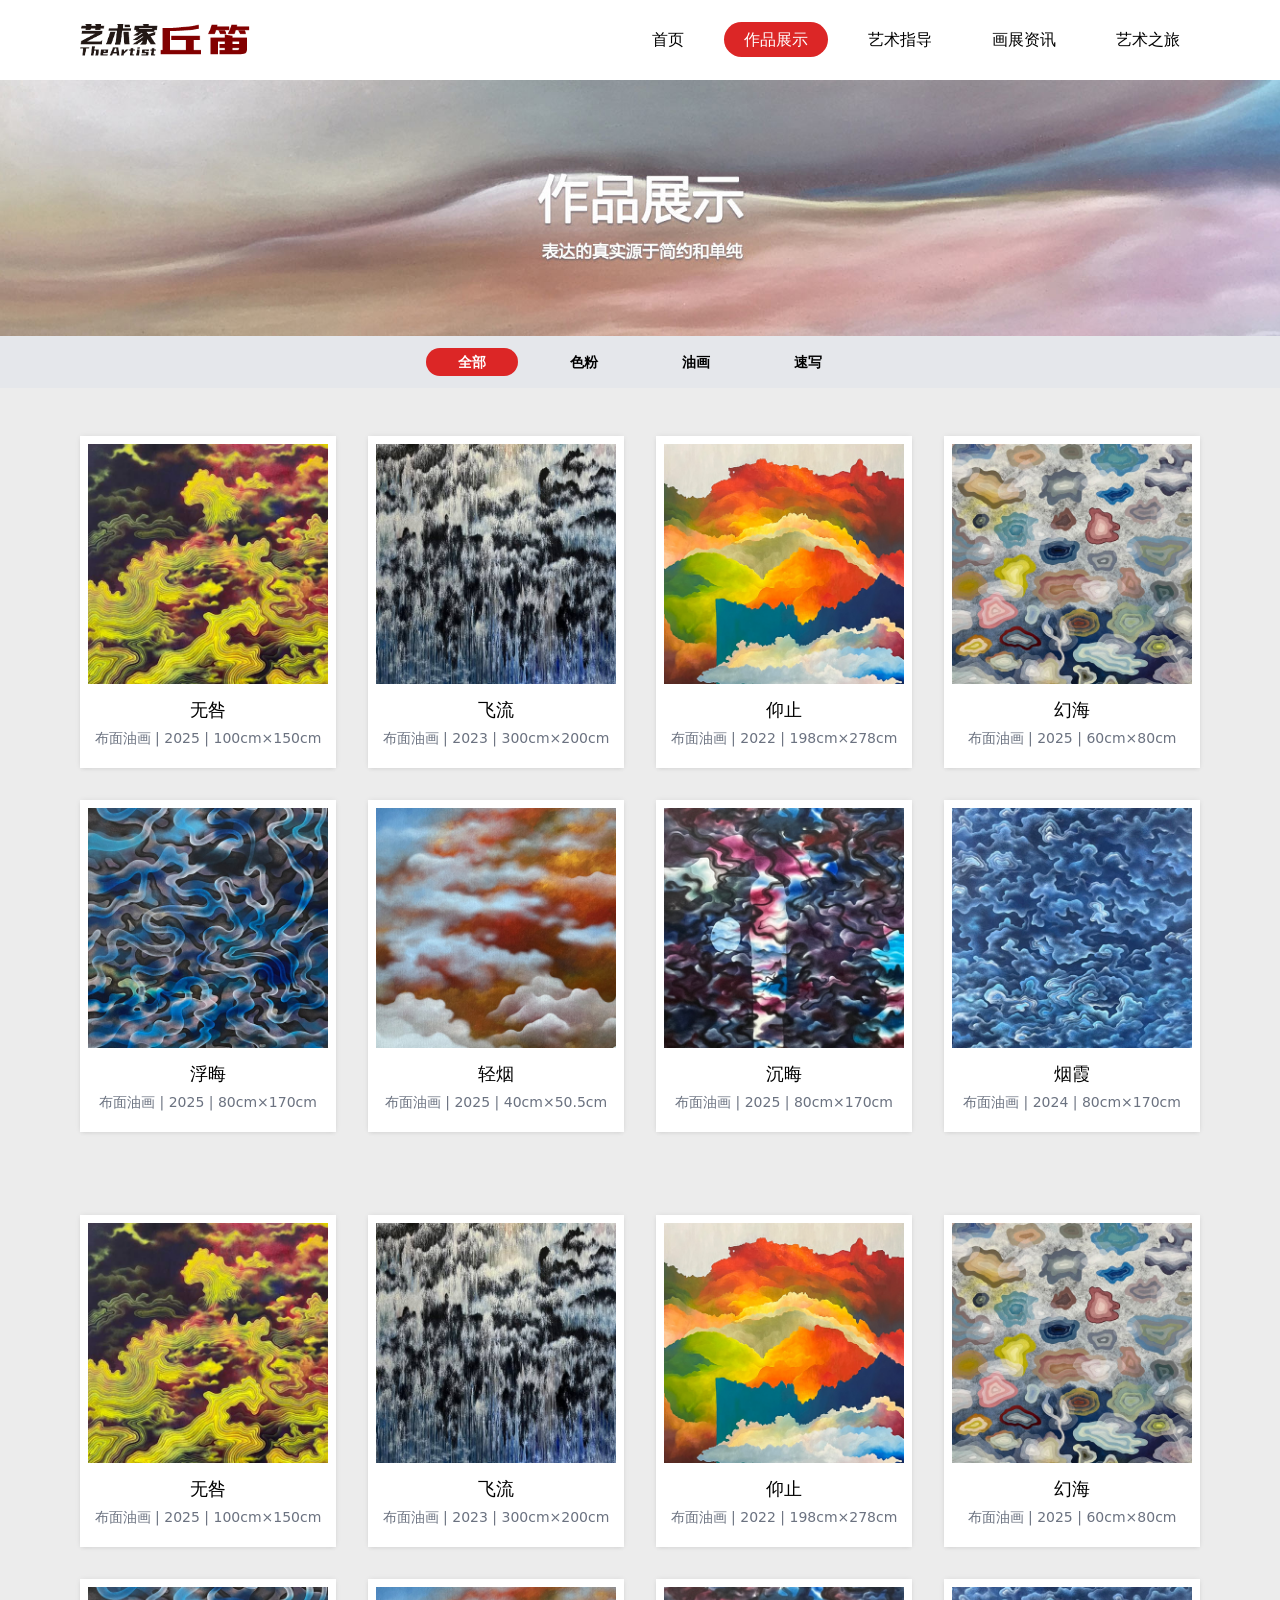
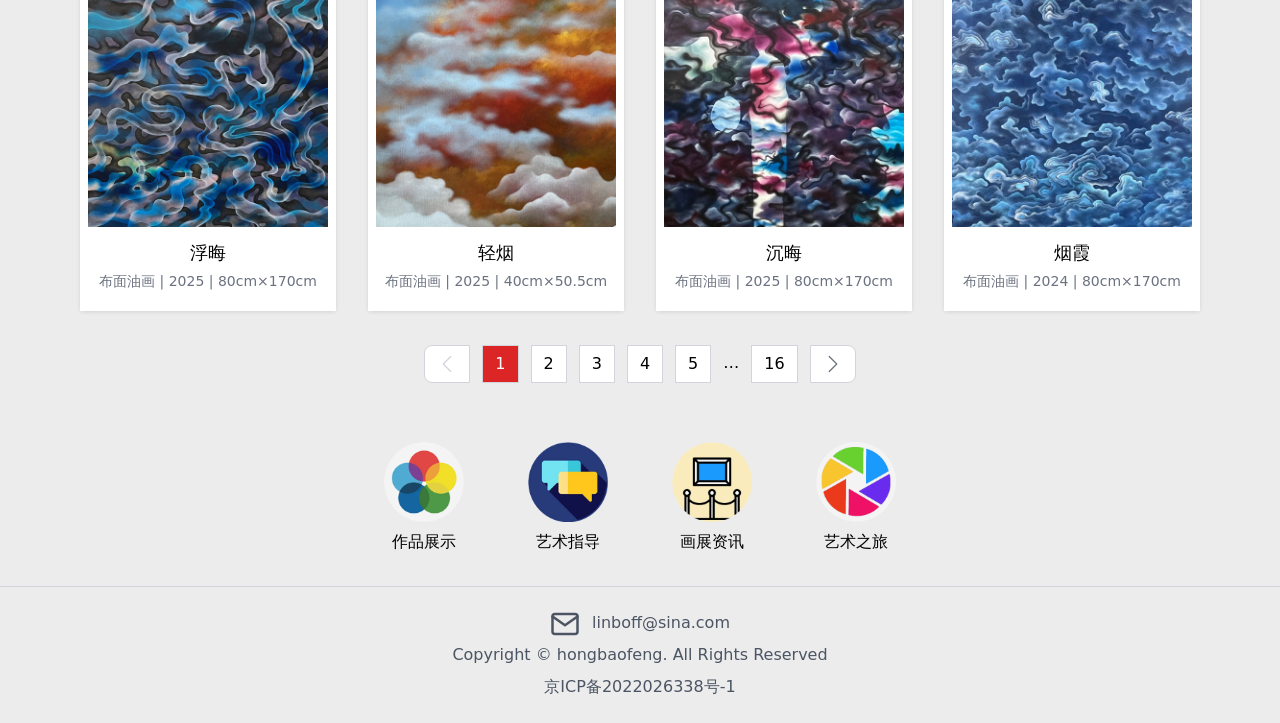
==== index.html @ 7bbca583 "update" ====
<!DOCTYPE html>
<!-- saved from url=(0026)http://www.arthbf.com/work -->
<html>

<head>
  <meta http-equiv="Content-Type" content="text/html; charset=UTF-8">
  <title>艺术家丘笛个人官方网站 | 绘画艺术作品展示</title>
  <meta content="艺术家洪保峰——艺术还是以艺术家的表达为主，能把自己的理念、想法、感觉说清楚，我认为就是一个优秀的艺术家。" name="description">
  <meta content="当代艺术家洪保峰、艺术家洪保峰、艺术家洪保峰、绘画、艺术、色粉、油画、素描、速写" name="keywords">
  <meta name="viewport"
    content="width=device-width,initial-scale=1,maximum-scale=1,minimum-scale=1,user-scalable=no,minimal-ui">
  <meta name="next-head-count" content="5">
  <link rel="preload" href="./艺术家洪保峰个人官方网站 _ 绘画艺术作品展示_files/e079bb924d0245d5.css" as="style">
  <link rel="stylesheet" href="./艺术家洪保峰个人官方网站 _ 绘画艺术作品展示_files/e079bb924d0245d5.css" data-n-g=""><noscript
    data-n-css=""></noscript>
  <script defer="" nomodule="" src="./艺术家洪保峰个人官方网站 _ 绘画艺术作品展示_files/polyfills-c67a75d1b6f99dc8.js.下载"></script>
  <script src="./艺术家洪保峰个人官方网站 _ 绘画艺术作品展示_files/webpack-2c644d3580cecc35.js.下载" defer=""></script>
  <script src="./艺术家洪保峰个人官方网站 _ 绘画艺术作品展示_files/framework-9b5d6ec4444c80fa.js.下载" defer=""></script>
  <script src="./艺术家洪保峰个人官方网站 _ 绘画艺术作品展示_files/main-3123a443c688934f.js.下载" defer=""></script>
  <script src="./艺术家洪保峰个人官方网站 _ 绘画艺术作品展示_files/_app-d42b40d223eb1e6f.js.下载" defer=""></script>
  <script src="./艺术家洪保峰个人官方网站 _ 绘画艺术作品展示_files/0c428ae2-721f5c001fb43b97.js.下载" defer=""></script>
  <script src="./艺术家洪保峰个人官方网站 _ 绘画艺术作品展示_files/[[...sub]]-41a2f73fe405d7c0.js.下载" defer=""></script>
  <script src="./艺术家洪保峰个人官方网站 _ 绘画艺术作品展示_files/_buildManifest.js.下载" defer=""></script>
  <script src="./艺术家洪保峰个人官方网站 _ 绘画艺术作品展示_files/_ssgManifest.js.下载" defer=""></script>
  <link as="script" rel="prefetch" href="./艺术家洪保峰个人官方网站 _ 绘画艺术作品展示_files/645-f485263acba5f6e2.js.下载">
  <link as="script" rel="prefetch" href="./艺术家洪保峰个人官方网站 _ 绘画艺术作品展示_files/index-c8ad488d55faba97.js.下载">
  <link as="script" rel="prefetch" href="./艺术家洪保峰个人官方网站 _ 绘画艺术作品展示_files/art-d6948c08dddb7c4a.js.下载">
  <link as="script" rel="prefetch" href="./艺术家洪保峰个人官方网站 _ 绘画艺术作品展示_files/info-97cda3ee61fc989c.js.下载">
  <link as="script" rel="prefetch" href="./艺术家洪保峰个人官方网站 _ 绘画艺术作品展示_files/time-532c6e6ac52a0339.js.下载">
  <style>
    .tb {
    margin-top: -77vh;
    margin-bottom: -19vh;
    max-height: 101vh;
    overflow: hidden;
}
  </style>
</head>

<body>
  <div id="__next">
    <div>
      <header class="py-6 bg-white w-full mx-auto z-20 transition-all duration-500">
        <div class="container mx-auto flex justify-between items-center"><a href="http://www.arthbf.com/"><img
              src="./艺术家洪保峰个人官方网站 _ 绘画艺术作品展示_files/logo.png" class="h-[32px]"></a>
          <div class="hidden lg:flex gap-x-[90px]">
            <nav class="flex items-center">
              <ul class="flex gap-5">
                <li><a class=" px-5 py-2 rounded-full font-medium cursor-pointer hover:text-accent-hover transition"
                    href="http://www.arthbf.com/">首页</a></li>
                <li><a
                    class="bg-red-600 text-white px-5 py-2 rounded-full font-medium cursor-pointer hover:text-accent-hover transition"
                    href="http://www.arthbf.com/work">作品展示</a></li>
                <li><a class=" px-5 py-2 rounded-full font-medium cursor-pointer hover:text-accent-hover transition"
                    href="http://www.arthbf.com/art">艺术指导</a></li>
                <li><a class=" px-5 py-2 rounded-full font-medium cursor-pointer hover:text-accent-hover transition"
                    href="http://www.arthbf.com/info">画展资讯</a></li>
                <li><a class=" px-5 py-2 rounded-full font-medium cursor-pointer hover:text-accent-hover transition"
                    href="http://www.arthbf.com/time">艺术之旅</a></li>
              </ul>
            </nav>
          </div>
          <div class="lg:hidden cursor-pointer">
            <div id="nav-icon" class=""><span></span><span></span><span></span></div>
          </div>
          <div
            class="h-0 lg:hidden absolute top-[72px] w-full left-0 z-20 overflow-hidden shadow-2xl transition-all duration-300	ease-in-out">
            <nav class="bg-white w-full p-8 text-center h-full">
              <ul class="flex flex-col gap-y-4">
                <li><a class=" hover:text-accent rounded-full w-full block p-4" href="http://www.arthbf.com/">首页</a>
                </li>
                <li><a class="bg-red-600 text-white hover:text-accent rounded-full w-full block p-4"
                    href="http://www.arthbf.com/work">作品展示</a></li>
                <li><a class=" hover:text-accent rounded-full w-full block p-4"
                    href="http://www.arthbf.com/art">艺术指导</a></li>
                <li><a class=" hover:text-accent rounded-full w-full block p-4"
                    href="http://www.arthbf.com/info">画展资讯</a></li>
                <li><a class=" hover:text-accent rounded-full w-full block p-4"
                    href="http://www.arthbf.com/time">艺术之旅</a></li>
              </ul>
            </nav>
          </div>
        </div>
      </header>
    </div>
    <div class="mx-auto"><img src="./艺术家洪保峰个人官方网站 _ 绘画艺术作品展示_files/16634928056326e2c52209b.jpg"
        class="w-full h-48 lg:h-64 object-cover 2xl:object-contain"></div>
    <div class="flex justify-center space-x-2 lg:space-x-5 p-3 bg-gray-200"><button
        class="outline-none px-4 lg:px-8 py-1 font-semibold text-sm rounded-full bg-red-600 text-white "
        type="submit">全部</button><button class="outline-none px-4 lg:px-8 py-1 font-semibold text-sm rounded-full  "
        type="submit">色粉</button><button class="outline-none px-4 lg:px-8 py-1 font-semibold text-sm rounded-full  "
        type="submit">油画</button><button class="outline-none px-4 lg:px-8 py-1 font-semibold text-sm rounded-full  "
        type="submit">速写</button></div>
    <div class="container mx-auto flex pt-6 lg:pt-12">
      <div class="w-full grid grid-cols-2 lg:grid-cols-4 gap-4 lg:gap-8 text-center">
        <div data-fancybox="work" data-src="#work-content_256"
          class="flex flex-col shadow-md hover:shadow-xl p-2 lg:p-2 cursor-pointer bg-white"
          style="opacity: 1; transform: none;"><img src="./艺术家洪保峰个人官方网站 _ 绘画艺术作品展示_files/175550767768a2ebddd1764.jpg"
            class="w-full aspect-square object-cover">
          <h3 class="my-1 mt-3 text-sm lg:text-lg font-medium">无咎</h3>
          <div class="text-xs lg:text-sm font-light text-gray-500 mb-3">布面油画<!-- --> | 2025<!-- --> | <span
              class="inline-block">100<!-- -->cm×<!-- -->150<!-- -->cm</span></div>
        </div>
        <div id="work-content_256" style="display:none">
          <div class="w-full lg:w-auto mx-auto max-w-5xl shadow-2xl border border-white mb-9">
            <div class="bg-white p-10 shadow-inner flex flex-col lg:flex-row">
              <div class="lg:max-h-[80vh] justify-center flex-grow-1"><img data-fancybox="work-view"
                  src="./艺术家洪保峰个人官方网站 _ 绘画艺术作品展示_files/175550767768a2ebddc314b.jpg"
                  class="max-w-full lg:max-h-[72vh] flex-none"></div>
              <div class="text-center lg:text-left lg:w-[25vw] lg:pl-10 lg:pt-28 flex-grow-0">
                <h3 class="text-xl lg:text-2xl font-semibold mt-3 mb-1 lg:my-4">无咎</h3>
                <div class="text-xs lg:text-sm font-light text-gray-500 lg:mb-4">布面油画 | 100cm×150cm</div>
                <p class="inline-block py-3 text-[14px] leading-relaxed text-left"></p>
              </div>
            </div>
          </div>
          <div class="absolute text-gray-500 bottom-0 text-center w-full text-sm">洪保峰 | 表达的真实源于简约和单纯</div>
        </div>
        <div data-fancybox="work" data-src="#work-content_251"
          class="flex flex-col shadow-md hover:shadow-xl p-2 lg:p-2 cursor-pointer bg-white"
          style="opacity: 1; transform: none;"><img src="./艺术家洪保峰个人官方网站 _ 绘画艺术作品展示_files/1694782961650455f18632f.jpg"
            class="w-full aspect-square object-cover">
          <h3 class="my-1 mt-3 text-sm lg:text-lg font-medium">飞流</h3>
          <div class="text-xs lg:text-sm font-light text-gray-500 mb-3">布面油画<!-- --> | 2023<!-- --> | <span
              class="inline-block">300<!-- -->cm×<!-- -->200<!-- -->cm</span></div>
        </div>
        <div id="work-content_251" style="display:none">
          <div class="w-full lg:w-auto mx-auto max-w-5xl shadow-2xl border border-white mb-9">
            <div class="bg-white p-10 shadow-inner flex flex-col lg:flex-row">
              <div class="lg:max-h-[80vh] justify-center flex-grow-1"><img data-fancybox="work-view"
                  src="./艺术家洪保峰个人官方网站 _ 绘画艺术作品展示_files/1694782961650455f176426.jpg"
                  class="max-w-full lg:max-h-[72vh] flex-none"></div>
              <div class="text-center lg:text-left lg:w-[25vw] lg:pl-10 lg:pt-28 flex-grow-0">
                <h3 class="text-xl lg:text-2xl font-semibold mt-3 mb-1 lg:my-4">飞流</h3>
                <div class="text-xs lg:text-sm font-light text-gray-500 lg:mb-4">布面油画 | 300cm×200cm</div>
                <p class="inline-block py-3 text-[14px] leading-relaxed text-left"></p>
              </div>
            </div>
          </div>
          <div class="absolute text-gray-500 bottom-0 text-center w-full text-sm">洪保峰 | 表达的真实源于简约和单纯</div>
        </div>
        <div data-fancybox="work" data-src="#work-content_49"
          class="flex flex-col shadow-md hover:shadow-xl p-2 lg:p-2 cursor-pointer bg-white"
          style="opacity: 1; transform: none;"><img src="./艺术家洪保峰个人官方网站 _ 绘画艺术作品展示_files/16632987456323ecb98913a.jpg"
            class="w-full aspect-square object-cover">
          <h3 class="my-1 mt-3 text-sm lg:text-lg font-medium">仰止</h3>
          <div class="text-xs lg:text-sm font-light text-gray-500 mb-3">布面油画<!-- --> | 2022<!-- --> | <span
              class="inline-block">198<!-- -->cm×<!-- -->278<!-- -->cm</span></div>
        </div>
        <div id="work-content_49" style="display:none">
          <div class="w-full lg:w-auto mx-auto max-w-5xl shadow-2xl border border-white mb-9">
            <div class="bg-white p-10 shadow-inner flex flex-col lg:flex-row">
              <div class="lg:max-h-[80vh] justify-center flex-grow-1"><img data-fancybox="work-view"
                  src="./艺术家洪保峰个人官方网站 _ 绘画艺术作品展示_files/1664063077632f9665d0c4e.jpg"
                  class="max-w-full lg:max-h-[72vh] flex-none"></div>
              <div class="text-center lg:text-left lg:w-[25vw] lg:pl-10 lg:pt-28 flex-grow-0">
                <h3 class="text-xl lg:text-2xl font-semibold mt-3 mb-1 lg:my-4">仰止</h3>
                <div class="text-xs lg:text-sm font-light text-gray-500 lg:mb-4">布面油画 | 198cm×278cm</div>
                <p class="inline-block py-3 text-[14px] leading-relaxed text-left">高山仰止，景行行止。虽不能至，然心向往之。</p>
              </div>
            </div>
          </div>
          <div class="absolute text-gray-500 bottom-0 text-center w-full text-sm">洪保峰 | 表达的真实源于简约和单纯</div>
        </div>
        <div data-fancybox="work" data-src="#work-content_258"
          class="flex flex-col shadow-md hover:shadow-xl p-2 lg:p-2 cursor-pointer bg-white"
          style="opacity: 1; transform: none;"><img src="./艺术家洪保峰个人官方网站 _ 绘画艺术作品展示_files/175550811768a2ed95dce94.jpg"
            class="w-full aspect-square object-cover">
          <h3 class="my-1 mt-3 text-sm lg:text-lg font-medium">幻海</h3>
          <div class="text-xs lg:text-sm font-light text-gray-500 mb-3">布面油画<!-- --> | 2025<!-- --> | <span
              class="inline-block">60<!-- -->cm×<!-- -->80<!-- -->cm</span></div>
        </div>
        <div id="work-content_258" style="display:none">
          <div class="w-full lg:w-auto mx-auto max-w-5xl shadow-2xl border border-white mb-9">
            <div class="bg-white p-10 shadow-inner flex flex-col lg:flex-row">
              <div class="lg:max-h-[80vh] justify-center flex-grow-1"><img data-fancybox="work-view"
                  src="./艺术家洪保峰个人官方网站 _ 绘画艺术作品展示_files/175550811768a2ed95cfd2e.jpg"
                  class="max-w-full lg:max-h-[72vh] flex-none"></div>
              <div class="text-center lg:text-left lg:w-[25vw] lg:pl-10 lg:pt-28 flex-grow-0">
                <h3 class="text-xl lg:text-2xl font-semibold mt-3 mb-1 lg:my-4">幻海</h3>
                <div class="text-xs lg:text-sm font-light text-gray-500 lg:mb-4">布面油画 | 60cm×80cm</div>
                <p class="inline-block py-3 text-[14px] leading-relaxed text-left"></p>
              </div>
            </div>
          </div>
          <div class="absolute text-gray-500 bottom-0 text-center w-full text-sm">洪保峰 | 表达的真实源于简约和单纯</div>
        </div>
        <div data-fancybox="work" data-src="#work-content_259"
          class="flex flex-col shadow-md hover:shadow-xl p-2 lg:p-2 cursor-pointer bg-white"
          style="opacity: 1; transform: none;"><img src="./艺术家洪保峰个人官方网站 _ 绘画艺术作品展示_files/175550818668a2edda4fc32.jpg"
            class="w-full aspect-square object-cover">
          <h3 class="my-1 mt-3 text-sm lg:text-lg font-medium">浮晦</h3>
          <div class="text-xs lg:text-sm font-light text-gray-500 mb-3">布面油画<!-- --> | 2025<!-- --> | <span
              class="inline-block">80<!-- -->cm×<!-- -->170<!-- -->cm</span></div>
        </div>
        <div id="work-content_259" style="display:none">
          <div class="w-full lg:w-auto mx-auto max-w-5xl shadow-2xl border border-white mb-9">
            <div class="bg-white p-10 shadow-inner flex flex-col lg:flex-row">
              <div class="lg:max-h-[80vh] justify-center flex-grow-1"><img data-fancybox="work-view"
                  src="./艺术家洪保峰个人官方网站 _ 绘画艺术作品展示_files/175550818668a2edda3e3af.jpg"
                  class="max-w-full lg:max-h-[72vh] flex-none"></div>
              <div class="text-center lg:text-left lg:w-[25vw] lg:pl-10 lg:pt-28 flex-grow-0">
                <h3 class="text-xl lg:text-2xl font-semibold mt-3 mb-1 lg:my-4">浮晦</h3>
                <div class="text-xs lg:text-sm font-light text-gray-500 lg:mb-4">布面油画 | 80cm×170cm</div>
                <p class="inline-block py-3 text-[14px] leading-relaxed text-left"></p>
              </div>
            </div>
          </div>
          <div class="absolute text-gray-500 bottom-0 text-center w-full text-sm">洪保峰 | 表达的真实源于简约和单纯</div>
        </div>
        <div data-fancybox="work" data-src="#work-content_261"
          class="flex flex-col shadow-md hover:shadow-xl p-2 lg:p-2 cursor-pointer bg-white"
          style="opacity: 1; transform: none;"><img src="./艺术家洪保峰个人官方网站 _ 绘画艺术作品展示_files/175550832468a2ee6429826.jpg"
            class="w-full aspect-square object-cover">
          <h3 class="my-1 mt-3 text-sm lg:text-lg font-medium">轻烟</h3>
          <div class="text-xs lg:text-sm font-light text-gray-500 mb-3">布面油画<!-- --> | 2025<!-- --> | <span
              class="inline-block">40<!-- -->cm×<!-- -->50.5<!-- -->cm</span></div>
        </div>
        <div id="work-content_261" style="display:none">
          <div class="w-full lg:w-auto mx-auto max-w-5xl shadow-2xl border border-white mb-9">
            <div class="bg-white p-10 shadow-inner flex flex-col lg:flex-row">
              <div class="lg:max-h-[80vh] justify-center flex-grow-1"><img data-fancybox="work-view"
                  src="./艺术家洪保峰个人官方网站 _ 绘画艺术作品展示_files/175550832468a2ee64195c9.jpg"
                  class="max-w-full lg:max-h-[72vh] flex-none"></div>
              <div class="text-center lg:text-left lg:w-[25vw] lg:pl-10 lg:pt-28 flex-grow-0">
                <h3 class="text-xl lg:text-2xl font-semibold mt-3 mb-1 lg:my-4">轻烟</h3>
                <div class="text-xs lg:text-sm font-light text-gray-500 lg:mb-4">布面油画 | 40cm×50.5cm</div>
                <p class="inline-block py-3 text-[14px] leading-relaxed text-left"></p>
              </div>
            </div>
          </div>
          <div class="absolute text-gray-500 bottom-0 text-center w-full text-sm">洪保峰 | 表达的真实源于简约和单纯</div>
        </div>
        <div data-fancybox="work" data-src="#work-content_262"
          class="flex flex-col shadow-md hover:shadow-xl p-2 lg:p-2 cursor-pointer bg-white"
          style="opacity: 1; transform: none;"><img src="./艺术家洪保峰个人官方网站 _ 绘画艺术作品展示_files/175550839268a2eea8b9335.jpg"
            class="w-full aspect-square object-cover">
          <h3 class="my-1 mt-3 text-sm lg:text-lg font-medium">沉晦</h3>
          <div class="text-xs lg:text-sm font-light text-gray-500 mb-3">布面油画<!-- --> | 2025<!-- --> | <span
              class="inline-block">80<!-- -->cm×<!-- -->170<!-- -->cm</span></div>
        </div>
        <div id="work-content_262" style="display:none">
          <div class="w-full lg:w-auto mx-auto max-w-5xl shadow-2xl border border-white mb-9">
            <div class="bg-white p-10 shadow-inner flex flex-col lg:flex-row">
              <div class="lg:max-h-[80vh] justify-center flex-grow-1"><img data-fancybox="work-view"
                  src="./艺术家洪保峰个人官方网站 _ 绘画艺术作品展示_files/175550839268a2eea8a4ca9.jpg"
                  class="max-w-full lg:max-h-[72vh] flex-none"></div>
              <div class="text-center lg:text-left lg:w-[25vw] lg:pl-10 lg:pt-28 flex-grow-0">
                <h3 class="text-xl lg:text-2xl font-semibold mt-3 mb-1 lg:my-4">沉晦</h3>
                <div class="text-xs lg:text-sm font-light text-gray-500 lg:mb-4">布面油画 | 80cm×170cm</div>
                <p class="inline-block py-3 text-[14px] leading-relaxed text-left"></p>
              </div>
            </div>
          </div>
          <div class="absolute text-gray-500 bottom-0 text-center w-full text-sm">洪保峰 | 表达的真实源于简约和单纯</div>
        </div>
        <div data-fancybox="work" data-src="#work-content_263"
          class="flex flex-col shadow-md hover:shadow-xl p-2 lg:p-2 cursor-pointer bg-white"
          style="opacity: 1; transform: none;"><img src="./艺术家洪保峰个人官方网站 _ 绘画艺术作品展示_files/175550854868a2ef445c00e.jpg"
            class="w-full aspect-square object-cover">
          <h3 class="my-1 mt-3 text-sm lg:text-lg font-medium">烟霞</h3>
          <div class="text-xs lg:text-sm font-light text-gray-500 mb-3">布面油画<!-- --> | 2024<!-- --> | <span
              class="inline-block">80<!-- -->cm×<!-- -->170<!-- -->cm</span></div>
        </div>
        <div id="work-content_263" style="display:none">
          <div class="w-full lg:w-auto mx-auto max-w-5xl shadow-2xl border border-white mb-9">
            <div class="bg-white p-10 shadow-inner flex flex-col lg:flex-row">
              <div class="lg:max-h-[80vh] justify-center flex-grow-1"><img data-fancybox="work-view"
                  src="./艺术家洪保峰个人官方网站 _ 绘画艺术作品展示_files/175550854868a2ef443ed7b.jpg"
                  class="max-w-full lg:max-h-[72vh] flex-none"></div>
              <div class="text-center lg:text-left lg:w-[25vw] lg:pl-10 lg:pt-28 flex-grow-0">
                <h3 class="text-xl lg:text-2xl font-semibold mt-3 mb-1 lg:my-4">烟霞</h3>
                <div class="text-xs lg:text-sm font-light text-gray-500 lg:mb-4">布面油画 | 80cm×170cm</div>
                <p class="inline-block py-3 text-[14px] leading-relaxed text-left"></p>
              </div>
            </div>
          </div>
          <div class="absolute text-gray-500 bottom-0 text-center w-full text-sm">洪保峰 | 表达的真实源于简约和单纯</div>
        </div>
        <div data-fancybox="work" data-src="#work-content_252"
          class="flex flex-col shadow-md hover:shadow-xl p-2 lg:p-2 cursor-pointer bg-white"
          style="opacity:0;transform:translateY(70px) translateZ(0)"><img
            src="./艺术家洪保峰个人官方网站 _ 绘画艺术作品展示_files/175550571768a2e43530ace.jpg" class="w-full aspect-square object-cover">
          <h3 class="my-1 mt-3 text-sm lg:text-lg font-medium">流风</h3>
          <div class="text-xs lg:text-sm font-light text-gray-500 mb-3">纸本色粉<!-- --> | 2024<!-- --> | <span
              class="inline-block">45<!-- -->cm×<!-- -->60<!-- -->cm</span></div>
        </div>
        <div id="work-content_252" style="display:none">
          <div class="w-full lg:w-auto mx-auto max-w-5xl shadow-2xl border border-white mb-9">
            <div class="bg-white p-10 shadow-inner flex flex-col lg:flex-row">
              <div class="lg:max-h-[80vh] justify-center flex-grow-1"><img data-fancybox="work-view"
                  src="./艺术家洪保峰个人官方网站 _ 绘画艺术作品展示_files/175550665268a2e7dc0a264.jpg"
                  class="max-w-full lg:max-h-[72vh] flex-none"></div>
              <div class="text-center lg:text-left lg:w-[25vw] lg:pl-10 lg:pt-28 flex-grow-0">
                <h3 class="text-xl lg:text-2xl font-semibold mt-3 mb-1 lg:my-4">流风</h3>
                <div class="text-xs lg:text-sm font-light text-gray-500 lg:mb-4">纸本色粉 | 45cm×60cm</div>
                <p class="inline-block py-3 text-[14px] leading-relaxed text-left"></p>
              </div>
            </div>
          </div>
          <div class="absolute text-gray-500 bottom-0 text-center w-full text-sm">洪保峰 | 表达的真实源于简约和单纯</div>
        </div>
        <div data-fancybox="work" data-src="#work-content_253"
          class="flex flex-col shadow-md hover:shadow-xl p-2 lg:p-2 cursor-pointer bg-white"
          style="opacity:0;transform:translateY(70px) translateZ(0)"><img
            src="./艺术家洪保峰个人官方网站 _ 绘画艺术作品展示_files/175550685368a2e8a5eff8c.jpg" class="w-full aspect-square object-cover">
          <h3 class="my-1 mt-3 text-sm lg:text-lg font-medium">云奢</h3>
          <div class="text-xs lg:text-sm font-light text-gray-500 mb-3">布面色粉<!-- --> | 2024<!-- --> | <span
              class="inline-block">120<!-- -->cm×<!-- -->150<!-- -->cm</span></div>
        </div>
        <div id="work-content_253" style="display:none">
          <div class="w-full lg:w-auto mx-auto max-w-5xl shadow-2xl border border-white mb-9">
            <div class="bg-white p-10 shadow-inner flex flex-col lg:flex-row">
              <div class="lg:max-h-[80vh] justify-center flex-grow-1"><img data-fancybox="work-view"
                  src="./艺术家洪保峰个人官方网站 _ 绘画艺术作品展示_files/175550685368a2e8a5de833.jpg"
                  class="max-w-full lg:max-h-[72vh] flex-none"></div>
              <div class="text-center lg:text-left lg:w-[25vw] lg:pl-10 lg:pt-28 flex-grow-0">
                <h3 class="text-xl lg:text-2xl font-semibold mt-3 mb-1 lg:my-4">云奢</h3>
                <div class="text-xs lg:text-sm font-light text-gray-500 lg:mb-4">布面色粉 | 120cm×150cm</div>
                <p class="inline-block py-3 text-[14px] leading-relaxed text-left"></p>
              </div>
            </div>
          </div>
          <div class="absolute text-gray-500 bottom-0 text-center w-full text-sm">洪保峰 | 表达的真实源于简约和单纯</div>
        </div>
        <div data-fancybox="work" data-src="#work-content_254"
          class="flex flex-col shadow-md hover:shadow-xl p-2 lg:p-2 cursor-pointer bg-white"
          style="opacity:0;transform:translateY(70px) translateZ(0)"><img
            src="./艺术家洪保峰个人官方网站 _ 绘画艺术作品展示_files/175550718768a2e9f3ad560.jpg" class="w-full aspect-square object-cover">
          <h3 class="my-1 mt-3 text-sm lg:text-lg font-medium">一日之迹</h3>
          <div class="text-xs lg:text-sm font-light text-gray-500 mb-3">布面色粉<!-- --> | 2024<!-- --> | <span
              class="inline-block">120<!-- -->cm×<!-- -->150<!-- -->cm</span></div>
        </div>
        <div id="work-content_254" style="display:none">
          <div class="w-full lg:w-auto mx-auto max-w-5xl shadow-2xl border border-white mb-9">
            <div class="bg-white p-10 shadow-inner flex flex-col lg:flex-row">
              <div class="lg:max-h-[80vh] justify-center flex-grow-1"><img data-fancybox="work-view"
                  src="./艺术家洪保峰个人官方网站 _ 绘画艺术作品展示_files/175550718768a2e9f39bd44.jpg"
                  class="max-w-full lg:max-h-[72vh] flex-none"></div>
              <div class="text-center lg:text-left lg:w-[25vw] lg:pl-10 lg:pt-28 flex-grow-0">
                <h3 class="text-xl lg:text-2xl font-semibold mt-3 mb-1 lg:my-4">一日之迹</h3>
                <div class="text-xs lg:text-sm font-light text-gray-500 lg:mb-4">布面色粉 | 120cm×150cm</div>
                <p class="inline-block py-3 text-[14px] leading-relaxed text-left"></p>
              </div>
            </div>
          </div>
          <div class="absolute text-gray-500 bottom-0 text-center w-full text-sm">洪保峰 | 表达的真实源于简约和单纯</div>
        </div>
        <div data-fancybox="work" data-src="#work-content_255"
          class="flex flex-col shadow-md hover:shadow-xl p-2 lg:p-2 cursor-pointer bg-white"
          style="opacity:0;transform:translateY(70px) translateZ(0)"><img
            src="./艺术家洪保峰个人官方网站 _ 绘画艺术作品展示_files/175550705268a2e96c7a2af.jpg" class="w-full aspect-square object-cover">
          <h3 class="my-1 mt-3 text-sm lg:text-lg font-medium">山色</h3>
          <div class="text-xs lg:text-sm font-light text-gray-500 mb-3">纸本色粉<!-- --> | 2024<!-- --> | <span
              class="inline-block">45<!-- -->cm×<!-- -->60<!-- -->cm</span></div>
        </div>
        <div id="work-content_255" style="display:none">
          <div class="w-full lg:w-auto mx-auto max-w-5xl shadow-2xl border border-white mb-9">
            <div class="bg-white p-10 shadow-inner flex flex-col lg:flex-row">
              <div class="lg:max-h-[80vh] justify-center flex-grow-1"><img data-fancybox="work-view"
                  src="./艺术家洪保峰个人官方网站 _ 绘画艺术作品展示_files/175550705268a2e96c6729e.jpg"
                  class="max-w-full lg:max-h-[72vh] flex-none"></div>
              <div class="text-center lg:text-left lg:w-[25vw] lg:pl-10 lg:pt-28 flex-grow-0">
                <h3 class="text-xl lg:text-2xl font-semibold mt-3 mb-1 lg:my-4">山色</h3>
                <div class="text-xs lg:text-sm font-light text-gray-500 lg:mb-4">纸本色粉 | 45cm×60cm</div>
                <p class="inline-block py-3 text-[14px] leading-relaxed text-left"></p>
              </div>
            </div>
          </div>
          <div class="absolute text-gray-500 bottom-0 text-center w-full text-sm">洪保峰 | 表达的真实源于简约和单纯</div>
        </div>
        <div data-fancybox="work" data-src="#work-content_257"
          class="flex flex-col shadow-md hover:shadow-xl p-2 lg:p-2 cursor-pointer bg-white"
          style="opacity:0;transform:translateY(70px) translateZ(0)"><img
            src="./艺术家洪保峰个人官方网站 _ 绘画艺术作品展示_files/175550798168a2ed0d4369c.jpg" class="w-full aspect-square object-cover">
          <h3 class="my-1 mt-3 text-sm lg:text-lg font-medium">高致</h3>
          <div class="text-xs lg:text-sm font-light text-gray-500 mb-3">布面油画<!-- --> | 2024<!-- --> | <span
              class="inline-block">50<!-- -->cm×<!-- -->70<!-- -->cm</span></div>
        </div>
        <div id="work-content_257" style="display:none">
          <div class="w-full lg:w-auto mx-auto max-w-5xl shadow-2xl border border-white mb-9">
            <div class="bg-white p-10 shadow-inner flex flex-col lg:flex-row">
              <div class="lg:max-h-[80vh] justify-center flex-grow-1"><img data-fancybox="work-view"
                  src="./艺术家洪保峰个人官方网站 _ 绘画艺术作品展示_files/175550798168a2ed0d32a52.jpg"
                  class="max-w-full lg:max-h-[72vh] flex-none"></div>
              <div class="text-center lg:text-left lg:w-[25vw] lg:pl-10 lg:pt-28 flex-grow-0">
                <h3 class="text-xl lg:text-2xl font-semibold mt-3 mb-1 lg:my-4">高致</h3>
                <div class="text-xs lg:text-sm font-light text-gray-500 lg:mb-4">布面油画 | 50cm×70cm</div>
                <p class="inline-block py-3 text-[14px] leading-relaxed text-left"></p>
              </div>
            </div>
          </div>
          <div class="absolute text-gray-500 bottom-0 text-center w-full text-sm">洪保峰 | 表达的真实源于简约和单纯</div>
        </div>
        <div data-fancybox="work" data-src="#work-content_260"
          class="flex flex-col shadow-md hover:shadow-xl p-2 lg:p-2 cursor-pointer bg-white"
          style="opacity:0;transform:translateY(70px) translateZ(0)"><img
            src="./艺术家洪保峰个人官方网站 _ 绘画艺术作品展示_files/175550824368a2ee13b019d.jpg" class="w-full aspect-square object-cover">
          <h3 class="my-1 mt-3 text-sm lg:text-lg font-medium">鹤鸣</h3>
          <div class="text-xs lg:text-sm font-light text-gray-500 mb-3">布面油画<!-- --> | 2024<!-- --> | <span
              class="inline-block">60<!-- -->cm×<!-- -->70<!-- -->cm</span></div>
        </div>
        <div id="work-content_260" style="display:none">
          <div class="w-full lg:w-auto mx-auto max-w-5xl shadow-2xl border border-white mb-9">
            <div class="bg-white p-10 shadow-inner flex flex-col lg:flex-row">
              <div class="lg:max-h-[80vh] justify-center flex-grow-1"><img data-fancybox="work-view"
                  src="./艺术家洪保峰个人官方网站 _ 绘画艺术作品展示_files/175550824368a2ee13a11c1.jpg"
                  class="max-w-full lg:max-h-[72vh] flex-none"></div>
              <div class="text-center lg:text-left lg:w-[25vw] lg:pl-10 lg:pt-28 flex-grow-0">
                <h3 class="text-xl lg:text-2xl font-semibold mt-3 mb-1 lg:my-4">鹤鸣</h3>
                <div class="text-xs lg:text-sm font-light text-gray-500 lg:mb-4">布面油画 | 60cm×70cm</div>
                <p class="inline-block py-3 text-[14px] leading-relaxed text-left"></p>
              </div>
            </div>
          </div>
          <div class="absolute text-gray-500 bottom-0 text-center w-full text-sm">洪保峰 | 表达的真实源于简约和单纯</div>
        </div>
        <div data-fancybox="work" data-src="#work-content_7"
          class="flex flex-col shadow-md hover:shadow-xl p-2 lg:p-2 cursor-pointer bg-white"
          style="opacity:0;transform:translateY(70px) translateZ(0)"><img
            src="./艺术家洪保峰个人官方网站 _ 绘画艺术作品展示_files/1664095986633016f23ed93.jpg" class="w-full aspect-square object-cover">
          <h3 class="my-1 mt-3 text-sm lg:text-lg font-medium">速写01</h3>
          <div class="text-xs lg:text-sm font-light text-gray-500 mb-3">纸本铅笔<!-- --> | <span
              class="inline-block">34.5<!-- -->cm×<!-- -->24<!-- -->cm</span></div>
        </div>
        <div id="work-content_7" style="display:none">
          <div class="w-full lg:w-auto mx-auto max-w-5xl shadow-2xl border border-white mb-9">
            <div class="bg-white p-10 shadow-inner flex flex-col lg:flex-row">
              <div class="lg:max-h-[80vh] justify-center flex-grow-1"><img data-fancybox="work-view"
                  src="./艺术家洪保峰个人官方网站 _ 绘画艺术作品展示_files/1664095986633016f22f17f.jpg"
                  class="max-w-full lg:max-h-[72vh] flex-none"></div>
              <div class="text-center lg:text-left lg:w-[25vw] lg:pl-10 lg:pt-28 flex-grow-0">
                <h3 class="text-xl lg:text-2xl font-semibold mt-3 mb-1 lg:my-4">速写01</h3>
                <div class="text-xs lg:text-sm font-light text-gray-500 lg:mb-4">纸本铅笔 | 34.5cm×24cm</div>
                <p class="inline-block py-3 text-[14px] leading-relaxed text-left">以黄色钢笔点出了一丛迎春花，为了凸显其形式，叫来了两 树一草作陪。</p>
              </div>
            </div>
          </div>
          <div class="absolute text-gray-500 bottom-0 text-center w-full text-sm">洪保峰 | 表达的真实源于简约和单纯</div>
        </div>
        <div data-fancybox="work" data-src="#work-content_8"
          class="flex flex-col shadow-md hover:shadow-xl p-2 lg:p-2 cursor-pointer bg-white"
          style="opacity:0;transform:translateY(70px) translateZ(0)"><img
            src="./艺术家洪保峰个人官方网站 _ 绘画艺术作品展示_files/1664111176633052484857d.jpg" class="w-full aspect-square object-cover">
          <h3 class="my-1 mt-3 text-sm lg:text-lg font-medium">求索</h3>
          <div class="text-xs lg:text-sm font-light text-gray-500 mb-3">纸本色粉<!-- --> | <span
              class="inline-block">60<!-- -->cm×<!-- -->45<!-- -->cm</span></div>
        </div>
        <div id="work-content_8" style="display:none">
          <div class="w-full lg:w-auto mx-auto max-w-5xl shadow-2xl border border-white mb-9">
            <div class="bg-white p-10 shadow-inner flex flex-col lg:flex-row">
              <div class="lg:max-h-[80vh] justify-center flex-grow-1"><img data-fancybox="work-view"
                  src="./艺术家洪保峰个人官方网站 _ 绘画艺术作品展示_files/1664068135632faa274a991.jpg"
                  class="max-w-full lg:max-h-[72vh] flex-none"></div>
              <div class="text-center lg:text-left lg:w-[25vw] lg:pl-10 lg:pt-28 flex-grow-0">
                <h3 class="text-xl lg:text-2xl font-semibold mt-3 mb-1 lg:my-4">求索</h3>
                <div class="text-xs lg:text-sm font-light text-gray-500 lg:mb-4">纸本色粉 | 60cm×45cm</div>
                <p class="inline-block py-3 text-[14px] leading-relaxed text-left">幽冥，如霜，遗世而独立，上下而求索。</p>
              </div>
            </div>
          </div>
          <div class="absolute text-gray-500 bottom-0 text-center w-full text-sm">洪保峰 | 表达的真实源于简约和单纯</div>
        </div>
      </div>


      
    </div>
    <div class="mt-[-40rem]">
    <div class="container mx-auto flex  tb lg:pt-12">
      <div class="w-full grid grid-cols-2 lg:grid-cols-4 gap-4 lg:gap-8 text-center">
        <div data-fancybox="work" data-src="#work-content_256"
          class="flex flex-col shadow-md hover:shadow-xl p-2 lg:p-2 cursor-pointer bg-white"
          style="opacity: 1; transform: none;"><img src="./艺术家洪保峰个人官方网站 _ 绘画艺术作品展示_files/175550767768a2ebddd1764.jpg"
            class="w-full aspect-square object-cover">
          <h3 class="my-1 mt-3 text-sm lg:text-lg font-medium">无咎</h3>
          <div class="text-xs lg:text-sm font-light text-gray-500 mb-3">布面油画<!-- --> | 2025<!-- --> | <span
              class="inline-block">100<!-- -->cm×<!-- -->150<!-- -->cm</span></div>
        </div>
        <div id="work-content_256" style="display:none">
          <div class="w-full lg:w-auto mx-auto max-w-5xl shadow-2xl border border-white mb-9">
            <div class="bg-white p-10 shadow-inner flex flex-col lg:flex-row">
              <div class="lg:max-h-[80vh] justify-center flex-grow-1"><img data-fancybox="work-view"
                  src="./艺术家洪保峰个人官方网站 _ 绘画艺术作品展示_files/175550767768a2ebddc314b.jpg"
                  class="max-w-full lg:max-h-[72vh] flex-none"></div>
              <div class="text-center lg:text-left lg:w-[25vw] lg:pl-10 lg:pt-28 flex-grow-0">
                <h3 class="text-xl lg:text-2xl font-semibold mt-3 mb-1 lg:my-4">无咎</h3>
                <div class="text-xs lg:text-sm font-light text-gray-500 lg:mb-4">布面油画 | 100cm×150cm</div>
                <p class="inline-block py-3 text-[14px] leading-relaxed text-left"></p>
              </div>
            </div>
          </div>
          <div class="absolute text-gray-500 bottom-0 text-center w-full text-sm">洪保峰 | 表达的真实源于简约和单纯</div>
        </div>
        <div data-fancybox="work" data-src="#work-content_251"
          class="flex flex-col shadow-md hover:shadow-xl p-2 lg:p-2 cursor-pointer bg-white"
          style="opacity: 1; transform: none;"><img src="./艺术家洪保峰个人官方网站 _ 绘画艺术作品展示_files/1694782961650455f18632f.jpg"
            class="w-full aspect-square object-cover">
          <h3 class="my-1 mt-3 text-sm lg:text-lg font-medium">飞流</h3>
          <div class="text-xs lg:text-sm font-light text-gray-500 mb-3">布面油画<!-- --> | 2023<!-- --> | <span
              class="inline-block">300<!-- -->cm×<!-- -->200<!-- -->cm</span></div>
        </div>
        <div id="work-content_251" style="display:none">
          <div class="w-full lg:w-auto mx-auto max-w-5xl shadow-2xl border border-white mb-9">
            <div class="bg-white p-10 shadow-inner flex flex-col lg:flex-row">
              <div class="lg:max-h-[80vh] justify-center flex-grow-1"><img data-fancybox="work-view"
                  src="./艺术家洪保峰个人官方网站 _ 绘画艺术作品展示_files/1694782961650455f176426.jpg"
                  class="max-w-full lg:max-h-[72vh] flex-none"></div>
              <div class="text-center lg:text-left lg:w-[25vw] lg:pl-10 lg:pt-28 flex-grow-0">
                <h3 class="text-xl lg:text-2xl font-semibold mt-3 mb-1 lg:my-4">飞流</h3>
                <div class="text-xs lg:text-sm font-light text-gray-500 lg:mb-4">布面油画 | 300cm×200cm</div>
                <p class="inline-block py-3 text-[14px] leading-relaxed text-left"></p>
              </div>
            </div>
          </div>
          <div class="absolute text-gray-500 bottom-0 text-center w-full text-sm">洪保峰 | 表达的真实源于简约和单纯</div>
        </div>
        <div data-fancybox="work" data-src="#work-content_49"
          class="flex flex-col shadow-md hover:shadow-xl p-2 lg:p-2 cursor-pointer bg-white"
          style="opacity: 1; transform: none;"><img src="./艺术家洪保峰个人官方网站 _ 绘画艺术作品展示_files/16632987456323ecb98913a.jpg"
            class="w-full aspect-square object-cover">
          <h3 class="my-1 mt-3 text-sm lg:text-lg font-medium">仰止</h3>
          <div class="text-xs lg:text-sm font-light text-gray-500 mb-3">布面油画<!-- --> | 2022<!-- --> | <span
              class="inline-block">198<!-- -->cm×<!-- -->278<!-- -->cm</span></div>
        </div>
        <div id="work-content_49" style="display:none">
          <div class="w-full lg:w-auto mx-auto max-w-5xl shadow-2xl border border-white mb-9">
            <div class="bg-white p-10 shadow-inner flex flex-col lg:flex-row">
              <div class="lg:max-h-[80vh] justify-center flex-grow-1"><img data-fancybox="work-view"
                  src="./艺术家洪保峰个人官方网站 _ 绘画艺术作品展示_files/1664063077632f9665d0c4e.jpg"
                  class="max-w-full lg:max-h-[72vh] flex-none"></div>
              <div class="text-center lg:text-left lg:w-[25vw] lg:pl-10 lg:pt-28 flex-grow-0">
                <h3 class="text-xl lg:text-2xl font-semibold mt-3 mb-1 lg:my-4">仰止</h3>
                <div class="text-xs lg:text-sm font-light text-gray-500 lg:mb-4">布面油画 | 198cm×278cm</div>
                <p class="inline-block py-3 text-[14px] leading-relaxed text-left">高山仰止，景行行止。虽不能至，然心向往之。</p>
              </div>
            </div>
          </div>
          <div class="absolute text-gray-500 bottom-0 text-center w-full text-sm">洪保峰 | 表达的真实源于简约和单纯</div>
        </div>
        <div data-fancybox="work" data-src="#work-content_258"
          class="flex flex-col shadow-md hover:shadow-xl p-2 lg:p-2 cursor-pointer bg-white"
          style="opacity: 1; transform: none;"><img src="./艺术家洪保峰个人官方网站 _ 绘画艺术作品展示_files/175550811768a2ed95dce94.jpg"
            class="w-full aspect-square object-cover">
          <h3 class="my-1 mt-3 text-sm lg:text-lg font-medium">幻海</h3>
          <div class="text-xs lg:text-sm font-light text-gray-500 mb-3">布面油画<!-- --> | 2025<!-- --> | <span
              class="inline-block">60<!-- -->cm×<!-- -->80<!-- -->cm</span></div>
        </div>
        <div id="work-content_258" style="display:none">
          <div class="w-full lg:w-auto mx-auto max-w-5xl shadow-2xl border border-white mb-9">
            <div class="bg-white p-10 shadow-inner flex flex-col lg:flex-row">
              <div class="lg:max-h-[80vh] justify-center flex-grow-1"><img data-fancybox="work-view"
                  src="./艺术家洪保峰个人官方网站 _ 绘画艺术作品展示_files/175550811768a2ed95cfd2e.jpg"
                  class="max-w-full lg:max-h-[72vh] flex-none"></div>
              <div class="text-center lg:text-left lg:w-[25vw] lg:pl-10 lg:pt-28 flex-grow-0">
                <h3 class="text-xl lg:text-2xl font-semibold mt-3 mb-1 lg:my-4">幻海</h3>
                <div class="text-xs lg:text-sm font-light text-gray-500 lg:mb-4">布面油画 | 60cm×80cm</div>
                <p class="inline-block py-3 text-[14px] leading-relaxed text-left"></p>
              </div>
            </div>
          </div>
          <div class="absolute text-gray-500 bottom-0 text-center w-full text-sm">洪保峰 | 表达的真实源于简约和单纯</div>
        </div>
        <div data-fancybox="work" data-src="#work-content_259"
          class="flex flex-col shadow-md hover:shadow-xl p-2 lg:p-2 cursor-pointer bg-white"
          style="opacity: 1; transform: none;"><img src="./艺术家洪保峰个人官方网站 _ 绘画艺术作品展示_files/175550818668a2edda4fc32.jpg"
            class="w-full aspect-square object-cover">
          <h3 class="my-1 mt-3 text-sm lg:text-lg font-medium">浮晦</h3>
          <div class="text-xs lg:text-sm font-light text-gray-500 mb-3">布面油画<!-- --> | 2025<!-- --> | <span
              class="inline-block">80<!-- -->cm×<!-- -->170<!-- -->cm</span></div>
        </div>
        <div id="work-content_259" style="display:none">
          <div class="w-full lg:w-auto mx-auto max-w-5xl shadow-2xl border border-white mb-9">
            <div class="bg-white p-10 shadow-inner flex flex-col lg:flex-row">
              <div class="lg:max-h-[80vh] justify-center flex-grow-1"><img data-fancybox="work-view"
                  src="./艺术家洪保峰个人官方网站 _ 绘画艺术作品展示_files/175550818668a2edda3e3af.jpg"
                  class="max-w-full lg:max-h-[72vh] flex-none"></div>
              <div class="text-center lg:text-left lg:w-[25vw] lg:pl-10 lg:pt-28 flex-grow-0">
                <h3 class="text-xl lg:text-2xl font-semibold mt-3 mb-1 lg:my-4">浮晦</h3>
                <div class="text-xs lg:text-sm font-light text-gray-500 lg:mb-4">布面油画 | 80cm×170cm</div>
                <p class="inline-block py-3 text-[14px] leading-relaxed text-left"></p>
              </div>
            </div>
          </div>
          <div class="absolute text-gray-500 bottom-0 text-center w-full text-sm">洪保峰 | 表达的真实源于简约和单纯</div>
        </div>
        <div data-fancybox="work" data-src="#work-content_261"
          class="flex flex-col shadow-md hover:shadow-xl p-2 lg:p-2 cursor-pointer bg-white"
          style="opacity: 1; transform: none;"><img src="./艺术家洪保峰个人官方网站 _ 绘画艺术作品展示_files/175550832468a2ee6429826.jpg"
            class="w-full aspect-square object-cover">
          <h3 class="my-1 mt-3 text-sm lg:text-lg font-medium">轻烟</h3>
          <div class="text-xs lg:text-sm font-light text-gray-500 mb-3">布面油画<!-- --> | 2025<!-- --> | <span
              class="inline-block">40<!-- -->cm×<!-- -->50.5<!-- -->cm</span></div>
        </div>
        <div id="work-content_261" style="display:none">
          <div class="w-full lg:w-auto mx-auto max-w-5xl shadow-2xl border border-white mb-9">
            <div class="bg-white p-10 shadow-inner flex flex-col lg:flex-row">
              <div class="lg:max-h-[80vh] justify-center flex-grow-1"><img data-fancybox="work-view"
                  src="./艺术家洪保峰个人官方网站 _ 绘画艺术作品展示_files/175550832468a2ee64195c9.jpg"
                  class="max-w-full lg:max-h-[72vh] flex-none"></div>
              <div class="text-center lg:text-left lg:w-[25vw] lg:pl-10 lg:pt-28 flex-grow-0">
                <h3 class="text-xl lg:text-2xl font-semibold mt-3 mb-1 lg:my-4">轻烟</h3>
                <div class="text-xs lg:text-sm font-light text-gray-500 lg:mb-4">布面油画 | 40cm×50.5cm</div>
                <p class="inline-block py-3 text-[14px] leading-relaxed text-left"></p>
              </div>
            </div>
          </div>
          <div class="absolute text-gray-500 bottom-0 text-center w-full text-sm">洪保峰 | 表达的真实源于简约和单纯</div>
        </div>
        <div data-fancybox="work" data-src="#work-content_262"
          class="flex flex-col shadow-md hover:shadow-xl p-2 lg:p-2 cursor-pointer bg-white"
          style="opacity: 1; transform: none;"><img src="./艺术家洪保峰个人官方网站 _ 绘画艺术作品展示_files/175550839268a2eea8b9335.jpg"
            class="w-full aspect-square object-cover">
          <h3 class="my-1 mt-3 text-sm lg:text-lg font-medium">沉晦</h3>
          <div class="text-xs lg:text-sm font-light text-gray-500 mb-3">布面油画<!-- --> | 2025<!-- --> | <span
              class="inline-block">80<!-- -->cm×<!-- -->170<!-- -->cm</span></div>
        </div>
        <div id="work-content_262" style="display:none">
          <div class="w-full lg:w-auto mx-auto max-w-5xl shadow-2xl border border-white mb-9">
            <div class="bg-white p-10 shadow-inner flex flex-col lg:flex-row">
              <div class="lg:max-h-[80vh] justify-center flex-grow-1"><img data-fancybox="work-view"
                  src="./艺术家洪保峰个人官方网站 _ 绘画艺术作品展示_files/175550839268a2eea8a4ca9.jpg"
                  class="max-w-full lg:max-h-[72vh] flex-none"></div>
              <div class="text-center lg:text-left lg:w-[25vw] lg:pl-10 lg:pt-28 flex-grow-0">
                <h3 class="text-xl lg:text-2xl font-semibold mt-3 mb-1 lg:my-4">沉晦</h3>
                <div class="text-xs lg:text-sm font-light text-gray-500 lg:mb-4">布面油画 | 80cm×170cm</div>
                <p class="inline-block py-3 text-[14px] leading-relaxed text-left"></p>
              </div>
            </div>
          </div>
          <div class="absolute text-gray-500 bottom-0 text-center w-full text-sm">洪保峰 | 表达的真实源于简约和单纯</div>
        </div>
        <div data-fancybox="work" data-src="#work-content_263"
          class="flex flex-col shadow-md hover:shadow-xl p-2 lg:p-2 cursor-pointer bg-white"
          style="opacity: 1; transform: none;"><img src="./艺术家洪保峰个人官方网站 _ 绘画艺术作品展示_files/175550854868a2ef445c00e.jpg"
            class="w-full aspect-square object-cover">
          <h3 class="my-1 mt-3 text-sm lg:text-lg font-medium">烟霞</h3>
          <div class="text-xs lg:text-sm font-light text-gray-500 mb-3">布面油画<!-- --> | 2024<!-- --> | <span
              class="inline-block">80<!-- -->cm×<!-- -->170<!-- -->cm</span></div>
        </div>
        <div id="work-content_263" style="display:none">
          <div class="w-full lg:w-auto mx-auto max-w-5xl shadow-2xl border border-white mb-9">
            <div class="bg-white p-10 shadow-inner flex flex-col lg:flex-row">
              <div class="lg:max-h-[80vh] justify-center flex-grow-1"><img data-fancybox="work-view"
                  src="./艺术家洪保峰个人官方网站 _ 绘画艺术作品展示_files/175550854868a2ef443ed7b.jpg"
                  class="max-w-full lg:max-h-[72vh] flex-none"></div>
              <div class="text-center lg:text-left lg:w-[25vw] lg:pl-10 lg:pt-28 flex-grow-0">
                <h3 class="text-xl lg:text-2xl font-semibold mt-3 mb-1 lg:my-4">烟霞</h3>
                <div class="text-xs lg:text-sm font-light text-gray-500 lg:mb-4">布面油画 | 80cm×170cm</div>
                <p class="inline-block py-3 text-[14px] leading-relaxed text-left"></p>
              </div>
            </div>
          </div>
          <div class="absolute text-gray-500 bottom-0 text-center w-full text-sm">洪保峰 | 表达的真实源于简约和单纯</div>
        </div>
        <div data-fancybox="work" data-src="#work-content_252"
          class="flex flex-col shadow-md hover:shadow-xl p-2 lg:p-2 cursor-pointer bg-white"
          style="opacity:0;transform:translateY(70px) translateZ(0)"><img
            src="./艺术家洪保峰个人官方网站 _ 绘画艺术作品展示_files/175550571768a2e43530ace.jpg" class="w-full aspect-square object-cover">
          <h3 class="my-1 mt-3 text-sm lg:text-lg font-medium">流风</h3>
          <div class="text-xs lg:text-sm font-light text-gray-500 mb-3">纸本色粉<!-- --> | 2024<!-- --> | <span
              class="inline-block">45<!-- -->cm×<!-- -->60<!-- -->cm</span></div>
        </div>
        <div id="work-content_252" style="display:none">
          <div class="w-full lg:w-auto mx-auto max-w-5xl shadow-2xl border border-white mb-9">
            <div class="bg-white p-10 shadow-inner flex flex-col lg:flex-row">
              <div class="lg:max-h-[80vh] justify-center flex-grow-1"><img data-fancybox="work-view"
                  src="./艺术家洪保峰个人官方网站 _ 绘画艺术作品展示_files/175550665268a2e7dc0a264.jpg"
                  class="max-w-full lg:max-h-[72vh] flex-none"></div>
              <div class="text-center lg:text-left lg:w-[25vw] lg:pl-10 lg:pt-28 flex-grow-0">
                <h3 class="text-xl lg:text-2xl font-semibold mt-3 mb-1 lg:my-4">流风</h3>
                <div class="text-xs lg:text-sm font-light text-gray-500 lg:mb-4">纸本色粉 | 45cm×60cm</div>
                <p class="inline-block py-3 text-[14px] leading-relaxed text-left"></p>
              </div>
            </div>
          </div>
          <div class="absolute text-gray-500 bottom-0 text-center w-full text-sm">洪保峰 | 表达的真实源于简约和单纯</div>
        </div>
        <div data-fancybox="work" data-src="#work-content_253"
          class="flex flex-col shadow-md hover:shadow-xl p-2 lg:p-2 cursor-pointer bg-white"
          style="opacity:0;transform:translateY(70px) translateZ(0)"><img
            src="./艺术家洪保峰个人官方网站 _ 绘画艺术作品展示_files/175550685368a2e8a5eff8c.jpg" class="w-full aspect-square object-cover">
          <h3 class="my-1 mt-3 text-sm lg:text-lg font-medium">云奢</h3>
          <div class="text-xs lg:text-sm font-light text-gray-500 mb-3">布面色粉<!-- --> | 2024<!-- --> | <span
              class="inline-block">120<!-- -->cm×<!-- -->150<!-- -->cm</span></div>
        </div>
        <div id="work-content_253" style="display:none">
          <div class="w-full lg:w-auto mx-auto max-w-5xl shadow-2xl border border-white mb-9">
            <div class="bg-white p-10 shadow-inner flex flex-col lg:flex-row">
              <div class="lg:max-h-[80vh] justify-center flex-grow-1"><img data-fancybox="work-view"
                  src="./艺术家洪保峰个人官方网站 _ 绘画艺术作品展示_files/175550685368a2e8a5de833.jpg"
                  class="max-w-full lg:max-h-[72vh] flex-none"></div>
              <div class="text-center lg:text-left lg:w-[25vw] lg:pl-10 lg:pt-28 flex-grow-0">
                <h3 class="text-xl lg:text-2xl font-semibold mt-3 mb-1 lg:my-4">云奢</h3>
                <div class="text-xs lg:text-sm font-light text-gray-500 lg:mb-4">布面色粉 | 120cm×150cm</div>
                <p class="inline-block py-3 text-[14px] leading-relaxed text-left"></p>
              </div>
            </div>
          </div>
          <div class="absolute text-gray-500 bottom-0 text-center w-full text-sm">洪保峰 | 表达的真实源于简约和单纯</div>
        </div>
        <div data-fancybox="work" data-src="#work-content_254"
          class="flex flex-col shadow-md hover:shadow-xl p-2 lg:p-2 cursor-pointer bg-white"
          style="opacity:0;transform:translateY(70px) translateZ(0)"><img
            src="./艺术家洪保峰个人官方网站 _ 绘画艺术作品展示_files/175550718768a2e9f3ad560.jpg" class="w-full aspect-square object-cover">
          <h3 class="my-1 mt-3 text-sm lg:text-lg font-medium">一日之迹</h3>
          <div class="text-xs lg:text-sm font-light text-gray-500 mb-3">布面色粉<!-- --> | 2024<!-- --> | <span
              class="inline-block">120<!-- -->cm×<!-- -->150<!-- -->cm</span></div>
        </div>
        <div id="work-content_254" style="display:none">
          <div class="w-full lg:w-auto mx-auto max-w-5xl shadow-2xl border border-white mb-9">
            <div class="bg-white p-10 shadow-inner flex flex-col lg:flex-row">
              <div class="lg:max-h-[80vh] justify-center flex-grow-1"><img data-fancybox="work-view"
                  src="./艺术家洪保峰个人官方网站 _ 绘画艺术作品展示_files/175550718768a2e9f39bd44.jpg"
                  class="max-w-full lg:max-h-[72vh] flex-none"></div>
              <div class="text-center lg:text-left lg:w-[25vw] lg:pl-10 lg:pt-28 flex-grow-0">
                <h3 class="text-xl lg:text-2xl font-semibold mt-3 mb-1 lg:my-4">一日之迹</h3>
                <div class="text-xs lg:text-sm font-light text-gray-500 lg:mb-4">布面色粉 | 120cm×150cm</div>
                <p class="inline-block py-3 text-[14px] leading-relaxed text-left"></p>
              </div>
            </div>
          </div>
          <div class="absolute text-gray-500 bottom-0 text-center w-full text-sm">洪保峰 | 表达的真实源于简约和单纯</div>
        </div>
        <div data-fancybox="work" data-src="#work-content_255"
          class="flex flex-col shadow-md hover:shadow-xl p-2 lg:p-2 cursor-pointer bg-white"
          style="opacity:0;transform:translateY(70px) translateZ(0)"><img
            src="./艺术家洪保峰个人官方网站 _ 绘画艺术作品展示_files/175550705268a2e96c7a2af.jpg" class="w-full aspect-square object-cover">
          <h3 class="my-1 mt-3 text-sm lg:text-lg font-medium">山色</h3>
          <div class="text-xs lg:text-sm font-light text-gray-500 mb-3">纸本色粉<!-- --> | 2024<!-- --> | <span
              class="inline-block">45<!-- -->cm×<!-- -->60<!-- -->cm</span></div>
        </div>
        <div id="work-content_255" style="display:none">
          <div class="w-full lg:w-auto mx-auto max-w-5xl shadow-2xl border border-white mb-9">
            <div class="bg-white p-10 shadow-inner flex flex-col lg:flex-row">
              <div class="lg:max-h-[80vh] justify-center flex-grow-1"><img data-fancybox="work-view"
                  src="./艺术家洪保峰个人官方网站 _ 绘画艺术作品展示_files/175550705268a2e96c6729e.jpg"
                  class="max-w-full lg:max-h-[72vh] flex-none"></div>
              <div class="text-center lg:text-left lg:w-[25vw] lg:pl-10 lg:pt-28 flex-grow-0">
                <h3 class="text-xl lg:text-2xl font-semibold mt-3 mb-1 lg:my-4">山色</h3>
                <div class="text-xs lg:text-sm font-light text-gray-500 lg:mb-4">纸本色粉 | 45cm×60cm</div>
                <p class="inline-block py-3 text-[14px] leading-relaxed text-left"></p>
              </div>
            </div>
          </div>
          <div class="absolute text-gray-500 bottom-0 text-center w-full text-sm">洪保峰 | 表达的真实源于简约和单纯</div>
        </div>
        <div data-fancybox="work" data-src="#work-content_257"
          class="flex flex-col shadow-md hover:shadow-xl p-2 lg:p-2 cursor-pointer bg-white"
          style="opacity:0;transform:translateY(70px) translateZ(0)"><img
            src="./艺术家洪保峰个人官方网站 _ 绘画艺术作品展示_files/175550798168a2ed0d4369c.jpg" class="w-full aspect-square object-cover">
          <h3 class="my-1 mt-3 text-sm lg:text-lg font-medium">高致</h3>
          <div class="text-xs lg:text-sm font-light text-gray-500 mb-3">布面油画<!-- --> | 2024<!-- --> | <span
              class="inline-block">50<!-- -->cm×<!-- -->70<!-- -->cm</span></div>
        </div>
        <div id="work-content_257" style="display:none">
          <div class="w-full lg:w-auto mx-auto max-w-5xl shadow-2xl border border-white mb-9">
            <div class="bg-white p-10 shadow-inner flex flex-col lg:flex-row">
              <div class="lg:max-h-[80vh] justify-center flex-grow-1"><img data-fancybox="work-view"
                  src="./艺术家洪保峰个人官方网站 _ 绘画艺术作品展示_files/175550798168a2ed0d32a52.jpg"
                  class="max-w-full lg:max-h-[72vh] flex-none"></div>
              <div class="text-center lg:text-left lg:w-[25vw] lg:pl-10 lg:pt-28 flex-grow-0">
                <h3 class="text-xl lg:text-2xl font-semibold mt-3 mb-1 lg:my-4">高致</h3>
                <div class="text-xs lg:text-sm font-light text-gray-500 lg:mb-4">布面油画 | 50cm×70cm</div>
                <p class="inline-block py-3 text-[14px] leading-relaxed text-left"></p>
              </div>
            </div>
          </div>
          <div class="absolute text-gray-500 bottom-0 text-center w-full text-sm">洪保峰 | 表达的真实源于简约和单纯</div>
        </div>
        <div data-fancybox="work" data-src="#work-content_260"
          class="flex flex-col shadow-md hover:shadow-xl p-2 lg:p-2 cursor-pointer bg-white"
          style="opacity:0;transform:translateY(70px) translateZ(0)"><img
            src="./艺术家洪保峰个人官方网站 _ 绘画艺术作品展示_files/175550824368a2ee13b019d.jpg" class="w-full aspect-square object-cover">
          <h3 class="my-1 mt-3 text-sm lg:text-lg font-medium">鹤鸣</h3>
          <div class="text-xs lg:text-sm font-light text-gray-500 mb-3">布面油画<!-- --> | 2024<!-- --> | <span
              class="inline-block">60<!-- -->cm×<!-- -->70<!-- -->cm</span></div>
        </div>
        <div id="work-content_260" style="display:none">
          <div class="w-full lg:w-auto mx-auto max-w-5xl shadow-2xl border border-white mb-9">
            <div class="bg-white p-10 shadow-inner flex flex-col lg:flex-row">
              <div class="lg:max-h-[80vh] justify-center flex-grow-1"><img data-fancybox="work-view"
                  src="./艺术家洪保峰个人官方网站 _ 绘画艺术作品展示_files/175550824368a2ee13a11c1.jpg"
                  class="max-w-full lg:max-h-[72vh] flex-none"></div>
              <div class="text-center lg:text-left lg:w-[25vw] lg:pl-10 lg:pt-28 flex-grow-0">
                <h3 class="text-xl lg:text-2xl font-semibold mt-3 mb-1 lg:my-4">鹤鸣</h3>
                <div class="text-xs lg:text-sm font-light text-gray-500 lg:mb-4">布面油画 | 60cm×70cm</div>
                <p class="inline-block py-3 text-[14px] leading-relaxed text-left"></p>
              </div>
            </div>
          </div>
          <div class="absolute text-gray-500 bottom-0 text-center w-full text-sm">洪保峰 | 表达的真实源于简约和单纯</div>
        </div>
        <div data-fancybox="work" data-src="#work-content_7"
          class="flex flex-col shadow-md hover:shadow-xl p-2 lg:p-2 cursor-pointer bg-white"
          style="opacity:0;transform:translateY(70px) translateZ(0)"><img
            src="./艺术家洪保峰个人官方网站 _ 绘画艺术作品展示_files/1664095986633016f23ed93.jpg" class="w-full aspect-square object-cover">
          <h3 class="my-1 mt-3 text-sm lg:text-lg font-medium">速写01</h3>
          <div class="text-xs lg:text-sm font-light text-gray-500 mb-3">纸本铅笔<!-- --> | <span
              class="inline-block">34.5<!-- -->cm×<!-- -->24<!-- -->cm</span></div>
        </div>
        <div id="work-content_7" style="display:none">
          <div class="w-full lg:w-auto mx-auto max-w-5xl shadow-2xl border border-white mb-9">
            <div class="bg-white p-10 shadow-inner flex flex-col lg:flex-row">
              <div class="lg:max-h-[80vh] justify-center flex-grow-1"><img data-fancybox="work-view"
                  src="./艺术家洪保峰个人官方网站 _ 绘画艺术作品展示_files/1664095986633016f22f17f.jpg"
                  class="max-w-full lg:max-h-[72vh] flex-none"></div>
              <div class="text-center lg:text-left lg:w-[25vw] lg:pl-10 lg:pt-28 flex-grow-0">
                <h3 class="text-xl lg:text-2xl font-semibold mt-3 mb-1 lg:my-4">速写01</h3>
                <div class="text-xs lg:text-sm font-light text-gray-500 lg:mb-4">纸本铅笔 | 34.5cm×24cm</div>
                <p class="inline-block py-3 text-[14px] leading-relaxed text-left">以黄色钢笔点出了一丛迎春花，为了凸显其形式，叫来了两 树一草作陪。</p>
              </div>
            </div>
          </div>
          <div class="absolute text-gray-500 bottom-0 text-center w-full text-sm">洪保峰 | 表达的真实源于简约和单纯</div>
        </div>
        <div data-fancybox="work" data-src="#work-content_8"
          class="flex flex-col shadow-md hover:shadow-xl p-2 lg:p-2 cursor-pointer bg-white"
          style="opacity:0;transform:translateY(70px) translateZ(0)"><img
            src="./艺术家洪保峰个人官方网站 _ 绘画艺术作品展示_files/1664111176633052484857d.jpg" class="w-full aspect-square object-cover">
          <h3 class="my-1 mt-3 text-sm lg:text-lg font-medium">求索</h3>
          <div class="text-xs lg:text-sm font-light text-gray-500 mb-3">纸本色粉<!-- --> | <span
              class="inline-block">60<!-- -->cm×<!-- -->45<!-- -->cm</span></div>
        </div>
        <div id="work-content_8" style="display:none">
          <div class="w-full lg:w-auto mx-auto max-w-5xl shadow-2xl border border-white mb-9">
            <div class="bg-white p-10 shadow-inner flex flex-col lg:flex-row">
              <div class="lg:max-h-[80vh] justify-center flex-grow-1"><img data-fancybox="work-view"
                  src="./艺术家洪保峰个人官方网站 _ 绘画艺术作品展示_files/1664068135632faa274a991.jpg"
                  class="max-w-full lg:max-h-[72vh] flex-none"></div>
              <div class="text-center lg:text-left lg:w-[25vw] lg:pl-10 lg:pt-28 flex-grow-0">
                <h3 class="text-xl lg:text-2xl font-semibold mt-3 mb-1 lg:my-4">求索</h3>
                <div class="text-xs lg:text-sm font-light text-gray-500 lg:mb-4">纸本色粉 | 60cm×45cm</div>
                <p class="inline-block py-3 text-[14px] leading-relaxed text-left">幽冥，如霜，遗世而独立，上下而求索。</p>
              </div>
            </div>
          </div>
          <div class="absolute text-gray-500 bottom-0 text-center w-full text-sm">洪保峰 | 表达的真实源于简约和单纯</div>
        </div>
      </div>


      
    </div>
</div>
    <div class="text-center mt-10">
      <div class="inline-flex space-x-2 lg:space-x-3">
        <div
          class="pointer-events-none cursor-not-allowed text-gray-300 py-2 px-2 lg:px-3 ml-0 leading-tight text-gray-500 rounded-l-lg border border-gray-300 bg-white hover:bg-gray-100 hover:text-gray-700">
          <svg stroke="currentColor" fill="currentColor" stroke-width="0" viewBox="0 0 16 16" class="h-5 w-5"
            height="1em" width="1em" xmlns="http://www.w3.org/2000/svg">
            <path fill-rule="evenodd"
              d="M11.354 1.646a.5.5 0 0 1 0 .708L5.707 8l5.647 5.646a.5.5 0 0 1-.708.708l-6-6a.5.5 0 0 1 0-.708l6-6a.5.5 0 0 1 .708 0z">
            </path>
          </svg></div>
        <div
          class="cursor-pointer py-2 px-3 leading-tight border border-gray-300 hover:bg-gray-100 hover:text-gray-700 bg-red-600 text-white">
          1</div>
        <div
          class="cursor-pointer py-2 px-3 leading-tight border border-gray-300 hover:bg-gray-100 hover:text-gray-700 bg-white">
          2</div>
        <div
          class="cursor-pointer py-2 px-3 leading-tight border border-gray-300 hover:bg-gray-100 hover:text-gray-700 bg-white">
          3</div>
        <div
          class="cursor-pointer py-2 px-3 leading-tight border border-gray-300 hover:bg-gray-100 hover:text-gray-700 bg-white">
          4</div>
        <div
          class="cursor-pointer py-2 px-3 leading-tight border border-gray-300 hover:bg-gray-100 hover:text-gray-700 bg-white">
          5</div>
        <div class="py-2 leading-tight">…</div>
        <div
          class="cursor-pointer py-2 px-3 leading-tight border border-gray-300 hover:bg-gray-100 hover:text-gray-700 bg-white">
          16</div>
        <div
          class="cursor-pointer py-2 px-2 lg:px-3 leading-tight text-gray-500 bg-white rounded-r-lg border border-gray-300 hover:bg-gray-100 hover:text-gray-700">
          <svg stroke="currentColor" fill="currentColor" stroke-width="0" viewBox="0 0 16 16" class="h-5 w-5"
            height="1em" width="1em" xmlns="http://www.w3.org/2000/svg">
            <path fill-rule="evenodd"
              d="M4.646 1.646a.5.5 0 0 1 .708 0l6 6a.5.5 0 0 1 0 .708l-6 6a.5.5 0 0 1-.708-.708L10.293 8 4.646 2.354a.5.5 0 0 1 0-.708z">
            </path>
          </svg></div>
      </div>
    </div>
    <div class="flex justify-center mt-5">
      <div class="lg:w-36 text-center p-5 lg:p-8"><a href="http://www.arthbf.com/work"><img
            src="./艺术家洪保峰个人官方网站 _ 绘画艺术作品展示_files/1663313322632425aa6cdf3.png"
            class="w-full lg:w-[4/5] aspect-square object-contain">
          <p class="text-xs lg:text-base mt-2">作品展示</p>
        </a></div>
      <div class="lg:w-36 text-center p-5 lg:p-8"><a href="http://www.arthbf.com/art"><img
            src="./艺术家洪保峰个人官方网站 _ 绘画艺术作品展示_files/16633132726324257800d00.png"
            class="w-full lg:w-[4/5] aspect-square object-contain">
          <p class="text-xs lg:text-base mt-2">艺术指导</p>
        </a></div>
      <div class="lg:w-36 text-center p-5 lg:p-8"><a href="http://www.arthbf.com/info"><img
            src="./艺术家洪保峰个人官方网站 _ 绘画艺术作品展示_files/166331328463242584304a9.png"
            class="w-full lg:w-[4/5] aspect-square object-contain">
          <p class="text-xs lg:text-base mt-2">画展资讯</p>
        </a></div>
      <div class="lg:w-36 text-center p-5 lg:p-8"><a href="http://www.arthbf.com/time"><img
            src="./艺术家洪保峰个人官方网站 _ 绘画艺术作品展示_files/16633132956324258f2c066.png"
            class="w-full lg:w-[4/5] aspect-square object-contain">
          <p class="text-xs lg:text-base mt-2">艺术之旅</p>
        </a></div>
    </div>
    <div class="container mx-auto border-t border-gray-300 py-5">
      <p class="text-center text-sm lg:text-base leading-loose lg:leading-loose text-gray-600"><a
          href="mailto:linboff@sina.com"><svg stroke="currentColor" fill="none" stroke-width="2" viewBox="0 0 24 24"
            stroke-linecap="round" stroke-linejoin="round" class="text-xl lg:text-3xl inline-block mr-2 lg:mr-3"
            height="1em" width="1em" xmlns="http://www.w3.org/2000/svg">
            <path d="M4 4h16c1.1 0 2 .9 2 2v12c0 1.1-.9 2-2 2H4c-1.1 0-2-.9-2-2V6c0-1.1.9-2 2-2z"></path>
            <polyline points="22,6 12,13 2,6"></polyline>
          </svg>linboff@sina.com</a><br>Copyright © hongbaofeng. All Rights Reserved<br><a
          href="https://beian.miit.gov.cn/" rel="noreferrer" target="_blank">京ICP备2022026338号-1</a></p>
    </div>
  </div>
  <!-- <script id="__NEXT_DATA__"
    type="application/json">{"props":{"pageProps":{"data":{"works":[{"id":256,"title":"无咎","cover":"/uploads/imgs/175550767768a2ebddc314b.jpg","material":"布面油画","h":"150","w":"100","column_id":2,"finish_day":null,"work_day":"2025-01-01","thumbnail":"/uploads/imgs/175550767768a2ebddd1764.jpg"},{"id":251,"title":"飞流","cover":"/uploads/imgs/1694782961650455f176426.jpg","material":"布面油画","h":"200","w":"300","column_id":2,"finish_day":null,"work_day":"2023-01-01","thumbnail":"/uploads/imgs/1694782961650455f18632f.jpg"},{"id":49,"title":"仰止","cover":"/uploads/imgs/1664063077632f9665d0c4e.jpg","material":"布面油画","h":"278","w":"198","column_id":2,"finish_day":null,"work_day":"2022-01-01","thumbnail":"/uploads/imgs/16632987456323ecb98913a.jpg"},{"id":258,"title":"幻海","cover":"/uploads/imgs/175550811768a2ed95cfd2e.jpg","material":"布面油画","h":"80","w":"60","column_id":2,"finish_day":null,"work_day":"2025-01-01","thumbnail":"/uploads/imgs/175550811768a2ed95dce94.jpg"},{"id":259,"title":"浮晦","cover":"/uploads/imgs/175550818668a2edda3e3af.jpg","material":"布面油画","h":"170","w":"80","column_id":2,"finish_day":null,"work_day":"2025-01-01","thumbnail":"/uploads/imgs/175550818668a2edda4fc32.jpg"},{"id":261,"title":"轻烟","cover":"/uploads/imgs/175550832468a2ee64195c9.jpg","material":"布面油画","h":"50.5","w":"40","column_id":2,"finish_day":null,"work_day":"2025-01-01","thumbnail":"/uploads/imgs/175550832468a2ee6429826.jpg"},{"id":262,"title":"沉晦","cover":"/uploads/imgs/175550839268a2eea8a4ca9.jpg","material":"布面油画","h":"170","w":"80","column_id":2,"finish_day":null,"work_day":"2025-01-01","thumbnail":"/uploads/imgs/175550839268a2eea8b9335.jpg"},{"id":263,"title":"烟霞","cover":"/uploads/imgs/175550854868a2ef443ed7b.jpg","material":"布面油画","h":"170","w":"80","column_id":2,"finish_day":null,"work_day":"2024-01-01","thumbnail":"/uploads/imgs/175550854868a2ef445c00e.jpg"},{"id":252,"title":"流风","cover":"/uploads/imgs/175550665268a2e7dc0a264.jpg","material":"纸本色粉","h":"60","w":"45","column_id":2,"finish_day":null,"work_day":"2024-01-01","thumbnail":"/uploads/imgs/175550571768a2e43530ace.jpg"},{"id":253,"title":"云奢","cover":"/uploads/imgs/175550685368a2e8a5de833.jpg","material":"布面色粉","h":"150","w":"120","column_id":2,"finish_day":null,"work_day":"2024-01-01","thumbnail":"/uploads/imgs/175550685368a2e8a5eff8c.jpg"},{"id":254,"title":"一日之迹","cover":"/uploads/imgs/175550718768a2e9f39bd44.jpg","material":"布面色粉","h":"150","w":"120","column_id":2,"finish_day":null,"work_day":"2024-01-01","thumbnail":"/uploads/imgs/175550718768a2e9f3ad560.jpg"},{"id":255,"title":"山色","cover":"/uploads/imgs/175550705268a2e96c6729e.jpg","material":"纸本色粉","h":"60","w":"45","column_id":2,"finish_day":null,"work_day":"2024-01-01","thumbnail":"/uploads/imgs/175550705268a2e96c7a2af.jpg"},{"id":257,"title":"高致","cover":"/uploads/imgs/175550798168a2ed0d32a52.jpg","material":"布面油画","h":"70","w":"50","column_id":2,"finish_day":null,"work_day":"2024-01-01","thumbnail":"/uploads/imgs/175550798168a2ed0d4369c.jpg"},{"id":260,"title":"鹤鸣","cover":"/uploads/imgs/175550824368a2ee13a11c1.jpg","material":"布面油画","h":"70","w":"60","column_id":2,"finish_day":null,"work_day":"2024-01-01","thumbnail":"/uploads/imgs/175550824368a2ee13b019d.jpg"},{"id":7,"title":"速写01","cover":"/uploads/imgs/1664095986633016f22f17f.jpg","material":"纸本铅笔","h":"24","w":"34.5","column_id":2,"finish_day":null,"work_day":null,"thumbnail":"/uploads/imgs/1664095986633016f23ed93.jpg"},{"id":8,"title":"求索","cover":"/uploads/imgs/1664068135632faa274a991.jpg","material":"纸本色粉","h":"45","w":"60","column_id":2,"finish_day":null,"work_day":null,"thumbnail":"/uploads/imgs/1664111176633052484857d.jpg"}],"pages":16,"total":251,"page_size":16,"cover":"/uploads/imgs/16634928056326e2c52209b.jpg","subs":[{"sub_id":12,"name":"色粉"},{"sub_id":13,"name":"油画"},{"sub_id":14,"name":"速写"}],"code":200,"msg":"请求成功"}},"__N_SSP":true},"page":"/work/[[...sub]]","query":{},"buildId":"pfM6EU_I9xmvZUtevKGfK","isFallback":false,"gssp":true,"scriptLoader":[]}</script>
    
     -->
  
    <script src="./艺术家洪保峰个人官方网站 _ 绘画艺术作品展示_files/js" data-nscript="afterInteractive"></script>
  <script id="google-analytics" data-nscript="afterInteractive">
    window.dataLayer = window.dataLayer || [];
    function gtag() { dataLayer.push(arguments); }
    gtag('js', new Date());

    gtag('config', 'G-PHT0CRNMQB');
  </script><next-route-announcer>
    <p aria-live="assertive" id="__next-route-announcer__" role="alert"
      style="border: 0px; clip: rect(0px, 0px, 0px, 0px); height: 1px; margin: -1px; overflow: hidden; padding: 0px; position: absolute; width: 1px; white-space: nowrap; overflow-wrap: normal;">
    </p>
  </next-route-announcer>
  <script src="./艺术家洪保峰个人官方网站 _ 绘画艺术作品展示_files/645-f485263acba5f6e2.js.下载"></script>
  <script src="./艺术家洪保峰个人官方网站 _ 绘画艺术作品展示_files/index-c8ad488d55faba97.js.下载"></script>
  <script src="./艺术家洪保峰个人官方网站 _ 绘画艺术作品展示_files/time-532c6e6ac52a0339.js.下载"></script>
  <script src="./艺术家洪保峰个人官方网站 _ 绘画艺术作品展示_files/art-d6948c08dddb7c4a.js.下载"></script>
  <script src="./艺术家洪保峰个人官方网站 _ 绘画艺术作品展示_files/info-97cda3ee61fc989c.js.下载"></script>
</body>

</html>
---- 艺术家洪保峰个人官方网站 _ 绘画艺术作品展示_files/e079bb924d0245d5.css ----
.carousel{position:relative;box-sizing:border-box}.carousel *,.carousel :after,.carousel :before{box-sizing:inherit}.carousel.is-draggable{cursor:move;cursor:-webkit-grab;cursor:grab}.carousel.is-dragging{cursor:move;cursor:-webkit-grabbing;cursor:grabbing}.carousel__viewport{position:relative;overflow:hidden;max-width:100%;max-height:100%}.carousel__track{display:flex}.carousel__slide{flex:0 0 auto;width:var(--carousel-slide-width,60%);max-width:100%;padding:1rem;position:relative;overflow-x:hidden;overflow-y:auto;overscroll-behavior:contain}.has-dots{margin-bottom:calc(.5rem + 22px)}.carousel__dots{margin:0 auto;padding:0;position:absolute;top:calc(100% + .5rem);left:0;right:0;display:flex;justify-content:center;list-style:none;-webkit-user-select:none;user-select:none}.carousel__dots .carousel__dot{margin:0;padding:0;display:block;position:relative;width:22px;height:22px;cursor:pointer}.carousel__dots .carousel__dot:after{content:"";width:8px;height:8px;border-radius:50%;position:absolute;top:50%;left:50%;-webkit-transform:translate(-50%,-50%);transform:translate(-50%,-50%);background-color:currentColor;opacity:.25;transition:opacity .15s ease-in-out}.carousel__dots .carousel__dot.is-selected:after{opacity:1}.carousel__button{width:var(--carousel-button-width,48px);height:var(--carousel-button-height,48px);padding:0;border:0;display:flex;justify-content:center;align-items:center;pointer-events:all;cursor:pointer;color:var(--carousel-button-color,currentColor);background:var(--carousel-button-bg,transparent);border-radius:var(--carousel-button-border-radius,50%);box-shadow:var(--carousel-button-shadow,none);transition:opacity .15s ease}.carousel__button.is-next,.carousel__button.is-prev{position:absolute;top:50%;-webkit-transform:translateY(-50%);transform:translateY(-50%)}.carousel__button.is-prev{left:10px}.carousel__button.is-next{right:10px}.carousel__button[disabled]{cursor:default;opacity:.3}.carousel__button svg{width:var(--carousel-button-svg-width,50%);height:var(--carousel-button-svg-height,50%);fill:none;stroke:currentColor;stroke-width:var(--carousel-button-svg-stroke-width,1.5);stroke-linejoin:bevel;stroke-linecap:round;-webkit-filter:var(--carousel-button-svg-filter,none);filter:var(--carousel-button-svg-filter,none);pointer-events:none}html.with-fancybox{scroll-behavior:auto}body.compensate-for-scrollbar{overflow:hidden!important;touch-action:none}.fancybox__container{position:fixed;top:0;left:0;bottom:0;right:0;direction:ltr;margin:0;padding:env(safe-area-inset-top,0) env(safe-area-inset-right,0) env(safe-area-inset-bottom,0) env(safe-area-inset-left,0);box-sizing:border-box;display:flex;flex-direction:column;color:var(--fancybox-color,#fff);-webkit-tap-highlight-color:rgba(0,0,0,0);overflow:hidden;z-index:1050;outline:none;-webkit-transform-origin:top left;transform-origin:top left;--carousel-button-width:48px;--carousel-button-height:48px;--carousel-button-svg-width:24px;--carousel-button-svg-height:24px;--carousel-button-svg-stroke-width:2.5;--carousel-button-svg-filter:drop-shadow(1px 1px 1px rgba(0,0,0,.4))}.fancybox__container *,.fancybox__container :after,.fancybox__container :before{box-sizing:inherit}.fancybox__container :focus{outline:none}body:not(.is-using-mouse) .fancybox__container :focus{box-shadow:0 0 0 1px #fff,0 0 0 2px var(--fancybox-accent-color,rgba(1,210,232,.94))}@media (min-width:1024px){.fancybox__container{--carousel-button-width:48px;--carousel-button-height:48px;--carousel-button-svg-width:27px;--carousel-button-svg-height:27px}}.fancybox__backdrop{position:absolute;top:0;right:0;bottom:0;left:0;z-index:-1;background:var(--fancybox-bg,rgba(24,24,27,.92))}.fancybox__carousel{position:relative;flex:1 1 auto;min-height:0;height:100%;z-index:10}.fancybox__carousel.has-dots{margin-bottom:calc(.5rem + 22px)}.fancybox__viewport{position:relative;width:100%;height:100%;overflow:visible;cursor:default}.fancybox__track{display:flex;height:100%}.fancybox__slide{flex:0 0 auto;width:100%;max-width:100%;margin:0;padding:48px 8px 8px;position:relative;overscroll-behavior:contain;display:flex;flex-direction:column;outline:0;overflow:auto;--carousel-button-width:36px;--carousel-button-height:36px;--carousel-button-svg-width:22px;--carousel-button-svg-height:22px}.fancybox__slide:after,.fancybox__slide:before{content:"";flex:0 0 0;margin:auto}@media (min-width:1024px){.fancybox__slide{padding:64px 100px}}.fancybox__content{margin:0 env(safe-area-inset-right,0) 0 env(safe-area-inset-left,0);padding:36px;color:var(--fancybox-content-color,#374151);background:var(--fancybox-content-bg,#fff);position:relative;align-self:center;display:flex;flex-direction:column;z-index:20}.fancybox__content :focus:not(.carousel__button.is-close){outline:thin dotted;box-shadow:none}.fancybox__caption{align-self:center;max-width:100%;margin:0;padding:1rem 0 0;line-height:1.375;color:var(--fancybox-color,currentColor);visibility:visible;cursor:auto;flex-shrink:0;overflow-wrap:anywhere}.is-loading .fancybox__caption{visibility:hidden}.fancybox__container>.carousel__dots{top:100%;color:var(--fancybox-color,#fff)}.fancybox__nav .carousel__button{z-index:40}.fancybox__nav .carousel__button.is-next{right:8px}@media (min-width:1024px){.fancybox__nav .carousel__button.is-next{right:40px}}.fancybox__nav .carousel__button.is-prev{left:8px}@media (min-width:1024px){.fancybox__nav .carousel__button.is-prev{left:40px}}.carousel__button.is-close{position:absolute;top:8px;right:8px;top:calc(env(safe-area-inset-top, 0px) + 8px);right:calc(env(safe-area-inset-right, 0px) + 8px);z-index:40}@media (min-width:1024px){.carousel__button.is-close{right:40px}}.fancybox__content>.carousel__button.is-close{position:absolute;top:-40px;right:0;color:var(--fancybox-color,#fff)}.fancybox__no-click,.fancybox__no-click button{pointer-events:none}.fancybox__spinner{position:absolute;top:50%;left:50%;-webkit-transform:translate(-50%,-50%);transform:translate(-50%,-50%);width:50px;height:50px;color:var(--fancybox-color,currentColor)}.fancybox__slide .fancybox__spinner{cursor:pointer;z-index:1053}.fancybox__spinner svg{-webkit-animation:fancybox-rotate 2s linear infinite;animation:fancybox-rotate 2s linear infinite;-webkit-transform-origin:center center;transform-origin:center center;position:absolute;top:0;right:0;bottom:0;left:0;margin:auto;width:100%;height:100%}.fancybox__spinner svg circle{fill:none;stroke-width:2.75;stroke-miterlimit:10;stroke-dasharray:1,200;stroke-dashoffset:0;-webkit-animation:fancybox-dash 1.5s ease-in-out infinite;animation:fancybox-dash 1.5s ease-in-out infinite;stroke-linecap:round;stroke:currentColor}@-webkit-keyframes fancybox-rotate{to{-webkit-transform:rotate(1turn);transform:rotate(1turn)}}@keyframes fancybox-rotate{to{-webkit-transform:rotate(1turn);transform:rotate(1turn)}}@-webkit-keyframes fancybox-dash{0%{stroke-dasharray:1,200;stroke-dashoffset:0}50%{stroke-dasharray:89,200;stroke-dashoffset:-35px}to{stroke-dasharray:89,200;stroke-dashoffset:-124px}}@keyframes fancybox-dash{0%{stroke-dasharray:1,200;stroke-dashoffset:0}50%{stroke-dasharray:89,200;stroke-dashoffset:-35px}to{stroke-dasharray:89,200;stroke-dashoffset:-124px}}.carousel__button.is-close,.carousel__dots,.fancybox__backdrop,.fancybox__caption,.fancybox__nav{opacity:var(--fancybox-opacity,1)}.fancybox__container.is-animated[aria-hidden=false] .carousel__button.is-close,.fancybox__container.is-animated[aria-hidden=false] .carousel__dots,.fancybox__container.is-animated[aria-hidden=false] .fancybox__backdrop,.fancybox__container.is-animated[aria-hidden=false] .fancybox__caption,.fancybox__container.is-animated[aria-hidden=false] .fancybox__nav{-webkit-animation:fancybox-fadeIn .15s ease backwards;animation:fancybox-fadeIn .15s ease backwards}.fancybox__container.is-animated.is-closing .carousel__button.is-close,.fancybox__container.is-animated.is-closing .carousel__dots,.fancybox__container.is-animated.is-closing .fancybox__backdrop,.fancybox__container.is-animated.is-closing .fancybox__caption,.fancybox__container.is-animated.is-closing .fancybox__nav{-webkit-animation:fancybox-fadeOut .15s ease both;animation:fancybox-fadeOut .15s ease both}.fancybox-fadeIn{-webkit-animation:fancybox-fadeIn .15s ease both;animation:fancybox-fadeIn .15s ease both}.fancybox-fadeOut{-webkit-animation:fancybox-fadeOut .1s ease both;animation:fancybox-fadeOut .1s ease both}.fancybox-zoomInUp{-webkit-animation:fancybox-zoomInUp .2s ease both;animation:fancybox-zoomInUp .2s ease both}.fancybox-zoomOutDown{-webkit-animation:fancybox-zoomOutDown .15s ease both;animation:fancybox-zoomOutDown .15s ease both}.fancybox-throwOutUp{-webkit-animation:fancybox-throwOutUp .15s ease both;animation:fancybox-throwOutUp .15s ease both}.fancybox-throwOutDown{-webkit-animation:fancybox-throwOutDown .15s ease both;animation:fancybox-throwOutDown .15s ease both}@-webkit-keyframes fancybox-fadeIn{0%{opacity:0}to{opacity:1}}@keyframes fancybox-fadeIn{0%{opacity:0}to{opacity:1}}@-webkit-keyframes fancybox-fadeOut{to{opacity:0}}@keyframes fancybox-fadeOut{to{opacity:0}}@-webkit-keyframes fancybox-zoomInUp{0%{-webkit-transform:scale(.97) translate3d(0,16px,0);transform:scale(.97) translate3d(0,16px,0);opacity:0}to{-webkit-transform:scale(1) translateZ(0);transform:scale(1) translateZ(0);opacity:1}}@keyframes fancybox-zoomInUp{0%{-webkit-transform:scale(.97) translate3d(0,16px,0);transform:scale(.97) translate3d(0,16px,0);opacity:0}to{-webkit-transform:scale(1) translateZ(0);transform:scale(1) translateZ(0);opacity:1}}@-webkit-keyframes fancybox-zoomOutDown{to{-webkit-transform:scale(.97) translate3d(0,16px,0);transform:scale(.97) translate3d(0,16px,0);opacity:0}}@keyframes fancybox-zoomOutDown{to{-webkit-transform:scale(.97) translate3d(0,16px,0);transform:scale(.97) translate3d(0,16px,0);opacity:0}}@-webkit-keyframes fancybox-throwOutUp{to{-webkit-transform:translate3d(0,-30%,0);transform:translate3d(0,-30%,0);opacity:0}}@keyframes fancybox-throwOutUp{to{-webkit-transform:translate3d(0,-30%,0);transform:translate3d(0,-30%,0);opacity:0}}@-webkit-keyframes fancybox-throwOutDown{to{-webkit-transform:translate3d(0,30%,0);transform:translate3d(0,30%,0);opacity:0}}@keyframes fancybox-throwOutDown{to{-webkit-transform:translate3d(0,30%,0);transform:translate3d(0,30%,0);opacity:0}}.fancybox__carousel .carousel__slide{scrollbar-width:thin;scrollbar-color:#ccc hsla(0,0%,100%,.1)}.fancybox__carousel .carousel__slide::-webkit-scrollbar{width:8px;height:8px}.fancybox__carousel .carousel__slide::-webkit-scrollbar-track{background-color:hsla(0,0%,100%,.1)}.fancybox__carousel .carousel__slide::-webkit-scrollbar-thumb{background-color:#ccc;border-radius:2px;box-shadow:inset 0 0 4px rgba(0,0,0,.2)}.fancybox__carousel.is-draggable .fancybox__slide,.fancybox__carousel.is-draggable .fancybox__slide .fancybox__content{cursor:move;cursor:-webkit-grab;cursor:grab}.fancybox__carousel.is-dragging .fancybox__slide,.fancybox__carousel.is-dragging .fancybox__slide .fancybox__content{cursor:move;cursor:-webkit-grabbing;cursor:grabbing}.fancybox__carousel .fancybox__slide .fancybox__content{cursor:auto}.fancybox__carousel .fancybox__slide.can-zoom_in .fancybox__content{cursor:zoom-in}.fancybox__carousel .fancybox__slide.can-zoom_out .fancybox__content{cursor:zoom-out}.fancybox__carousel .fancybox__slide.is-draggable .fancybox__content{cursor:move;cursor:-webkit-grab;cursor:grab}.fancybox__carousel .fancybox__slide.is-dragging .fancybox__content{cursor:move;cursor:-webkit-grabbing;cursor:grabbing}.fancybox__image{-webkit-transform-origin:0 0;transform-origin:0 0;-webkit-user-select:none;user-select:none;transition:none}.has-image .fancybox__content{padding:0;background:transparent;min-height:1px}.is-closing .has-image .fancybox__content{overflow:visible}.has-image[data-image-fit=contain]{overflow:visible;touch-action:none}.has-image[data-image-fit=contain] .fancybox__content{flex-direction:row;flex-wrap:wrap}.has-image[data-image-fit=contain] .fancybox__image{max-width:100%;max-height:100%;object-fit:contain}.has-image[data-image-fit=contain-w]{overflow-x:hidden;overflow-y:auto}.has-image[data-image-fit=contain-w] .fancybox__content{min-height:auto}.has-image[data-image-fit=contain-w] .fancybox__image{max-width:100%;height:auto}.has-image[data-image-fit=cover]{overflow:visible;touch-action:none}.has-image[data-image-fit=cover] .fancybox__content{width:100%;height:100%}.has-image[data-image-fit=cover] .fancybox__image{width:100%;height:100%;object-fit:cover}.fancybox__carousel .fancybox__slide.has-html5video .fancybox__content,.fancybox__carousel .fancybox__slide.has-iframe .fancybox__content,.fancybox__carousel .fancybox__slide.has-map .fancybox__content,.fancybox__carousel .fancybox__slide.has-pdf .fancybox__content,.fancybox__carousel .fancybox__slide.has-video .fancybox__content{max-width:100%;flex-shrink:1;min-height:1px;overflow:visible}.fancybox__carousel .fancybox__slide.has-iframe .fancybox__content,.fancybox__carousel .fancybox__slide.has-map .fancybox__content,.fancybox__carousel .fancybox__slide.has-pdf .fancybox__content{width:100%;height:80%}.fancybox__carousel .fancybox__slide.has-html5video .fancybox__content,.fancybox__carousel .fancybox__slide.has-video .fancybox__content{width:960px;height:540px;max-width:100%;max-height:100%}.fancybox__carousel .fancybox__slide.has-html5video .fancybox__content,.fancybox__carousel .fancybox__slide.has-map .fancybox__content,.fancybox__carousel .fancybox__slide.has-pdf .fancybox__content,.fancybox__carousel .fancybox__slide.has-video .fancybox__content{padding:0;background:rgba(24,24,27,.9);color:#fff}.fancybox__carousel .fancybox__slide.has-map .fancybox__content{background:#e5e3df}.fancybox__html5video,.fancybox__iframe{border:0;display:block;height:100%;width:100%;background:transparent}.fancybox-placeholder{position:absolute;width:1px;height:1px;padding:0;margin:-1px;overflow:hidden;clip:rect(0,0,0,0);white-space:nowrap;border-width:0}.fancybox__thumbs{flex:0 0 auto;position:relative;padding:0 3px;opacity:var(--fancybox-opacity,1)}.fancybox__container.is-animated[aria-hidden=false] .fancybox__thumbs{-webkit-animation:fancybox-fadeIn .15s ease-in backwards;animation:fancybox-fadeIn .15s ease-in backwards}.fancybox__container.is-animated.is-closing .fancybox__thumbs{opacity:0}.fancybox__thumbs .carousel__slide{flex:0 0 auto;width:var(--fancybox-thumbs-width,96px);margin:0;padding:8px 3px;box-sizing:content-box;display:flex;align-items:center;justify-content:center;overflow:visible;cursor:pointer}.fancybox__thumbs .carousel__slide .fancybox__thumb:after{content:"";position:absolute;top:0;left:0;right:0;bottom:0;border-width:5px;border-style:solid;border-color:var(--fancybox-accent-color,rgba(34,213,233,.96));opacity:0;transition:opacity .15s ease;border-radius:var(--fancybox-thumbs-border-radius,4px)}.fancybox__thumbs .carousel__slide.is-nav-selected .fancybox__thumb:after{opacity:.92}.fancybox__thumbs .carousel__slide>*{pointer-events:none;-webkit-user-select:none;user-select:none}.fancybox__thumb{position:relative;width:100%;padding-top:calc(100%/(var(--fancybox-thumbs-ratio, 1.5)));background-size:cover;background-position:50%;background-color:hsla(0,0%,100%,.1);background-repeat:no-repeat;border-radius:var(--fancybox-thumbs-border-radius,4px)}.fancybox__toolbar{position:absolute;top:0;right:0;left:0;z-index:20;background:linear-gradient(0deg,transparent 0,rgba(0,0,0,.006) 8.1%,rgba(0,0,0,.021) 15.5%,rgba(0,0,0,.046) 22.5%,rgba(0,0,0,.077) 29%,rgba(0,0,0,.114) 35.3%,rgba(0,0,0,.155) 41.2%,rgba(0,0,0,.198) 47.1%,rgba(0,0,0,.242) 52.9%,rgba(0,0,0,.285) 58.8%,rgba(0,0,0,.326) 64.7%,rgba(0,0,0,.363) 71%,rgba(0,0,0,.394) 77.5%,rgba(0,0,0,.419) 84.5%,rgba(0,0,0,.434) 91.9%,rgba(0,0,0,.44));padding:0;touch-action:none;display:flex;justify-content:space-between;--carousel-button-svg-width:20px;--carousel-button-svg-height:20px;opacity:var(--fancybox-opacity,1);text-shadow:var(--fancybox-toolbar-text-shadow,1px 1px 1px rgba(0,0,0,.4))}@media (min-width:1024px){.fancybox__toolbar{padding:8px}}.fancybox__container.is-animated[aria-hidden=false] .fancybox__toolbar{-webkit-animation:fancybox-fadeIn .15s ease-in backwards;animation:fancybox-fadeIn .15s ease-in backwards}.fancybox__container.is-animated.is-closing .fancybox__toolbar{opacity:0}.fancybox__toolbar__items{display:flex}.fancybox__toolbar__items--left{margin-right:auto}.fancybox__toolbar__items--center{position:absolute;left:50%;-webkit-transform:translateX(-50%);transform:translateX(-50%)}.fancybox__toolbar__items--right{margin-left:auto}@media(max-width:640px){.fancybox__toolbar__items--center:not(:last-child){display:none}}.fancybox__counter{min-width:72px;padding:0 10px;line-height:var(--carousel-button-height,48px);text-align:center;font-size:17px;font-variant-numeric:tabular-nums;-webkit-font-smoothing:subpixel-antialiased}.fancybox__progress{background:var(--fancybox-accent-color,rgba(34,213,233,.96));height:3px;left:0;position:absolute;right:0;top:0;-webkit-transform:scaleX(0);transform:scaleX(0);-webkit-transform-origin:0;transform-origin:0;transition-property:-webkit-transform;transition-property:transform;transition-property:transform,-webkit-transform;transition-timing-function:linear;z-index:30;-webkit-user-select:none;user-select:none}.fancybox__container:-webkit-full-screen::backdrop{opacity:0}.fancybox__container:fullscreen::-webkit-backdrop{opacity:0}.fancybox__container:fullscreen::backdrop{opacity:0}.fancybox__button--fullscreen g:nth-child(2){display:none}.fancybox__container:-webkit-full-screen .fancybox__button--fullscreen g:first-child{display:none}.fancybox__container:fullscreen .fancybox__button--fullscreen g:first-child{display:none}.fancybox__container:-webkit-full-screen .fancybox__button--fullscreen g:nth-child(2){display:block}.fancybox__container:fullscreen .fancybox__button--fullscreen g:nth-child(2){display:block}.fancybox__button--slideshow g:nth-child(2),.fancybox__container.has-slideshow .fancybox__button--slideshow g:first-child{display:none}.fancybox__container.has-slideshow .fancybox__button--slideshow g:nth-child(2){display:block}
/*
! tailwindcss v3.1.8 | MIT License | https://tailwindcss.com
*/*,:after,:before{box-sizing:border-box;border:0 solid #e5e7eb}:after,:before{--tw-content:""}html{line-height:1.5;-webkit-text-size-adjust:100%;-moz-tab-size:4;-o-tab-size:4;tab-size:4;font-family:ui-sans-serif,system-ui,-apple-system,BlinkMacSystemFont,Segoe UI,Roboto,Helvetica Neue,Arial,Noto Sans,sans-serif,Apple Color Emoji,Segoe UI Emoji,Segoe UI Symbol,Noto Color Emoji}body{margin:0;line-height:inherit}hr{height:0;color:inherit;border-top-width:1px}abbr:where([title]){-webkit-text-decoration:underline dotted;text-decoration:underline dotted}h1,h2,h3,h4,h5,h6{font-size:inherit;font-weight:inherit}a{color:inherit;text-decoration:inherit}b,strong{font-weight:bolder}code,kbd,pre,samp{font-family:ui-monospace,SFMono-Regular,Menlo,Monaco,Consolas,Liberation Mono,Courier New,monospace;font-size:1em}small{font-size:80%}sub,sup{font-size:75%;line-height:0;position:relative;vertical-align:baseline}sub{bottom:-.25em}sup{top:-.5em}table{text-indent:0;border-color:inherit;border-collapse:collapse}button,input,optgroup,select,textarea{font-family:inherit;font-size:100%;font-weight:inherit;line-height:inherit;color:inherit;margin:0;padding:0}button,select{text-transform:none}[type=button],[type=reset],[type=submit],button{-webkit-appearance:button;background-color:transparent;background-image:none}:-moz-focusring{outline:auto}:-moz-ui-invalid{box-shadow:none}progress{vertical-align:baseline}::-webkit-inner-spin-button,::-webkit-outer-spin-button{height:auto}[type=search]{-webkit-appearance:textfield;outline-offset:-2px}::-webkit-search-decoration{-webkit-appearance:none}::-webkit-file-upload-button{-webkit-appearance:button;font:inherit}summary{display:list-item}blockquote,dd,dl,figure,h1,h2,h3,h4,h5,h6,hr,p,pre{margin:0}fieldset{margin:0}fieldset,legend{padding:0}menu,ol,ul{list-style:none;margin:0;padding:0}textarea{resize:vertical}input::-moz-placeholder,textarea::-moz-placeholder{opacity:1;color:#9ca3af}input::placeholder,textarea::placeholder{opacity:1;color:#9ca3af}[role=button],button{cursor:pointer}:disabled{cursor:default}audio,canvas,embed,iframe,img,object,svg,video{display:block;vertical-align:middle}img,video{max-width:100%;height:auto}:root{--swiper-navigation-color:#fff;--swiper-pagination-color:#fff}*,:after,:before{--tw-border-spacing-x:0;--tw-border-spacing-y:0;--tw-translate-x:0;--tw-translate-y:0;--tw-rotate:0;--tw-skew-x:0;--tw-skew-y:0;--tw-scale-x:1;--tw-scale-y:1;--tw-pan-x: ;--tw-pan-y: ;--tw-pinch-zoom: ;--tw-scroll-snap-strictness:proximity;--tw-ordinal: ;--tw-slashed-zero: ;--tw-numeric-figure: ;--tw-numeric-spacing: ;--tw-numeric-fraction: ;--tw-ring-inset: ;--tw-ring-offset-width:0px;--tw-ring-offset-color:#fff;--tw-ring-color:rgba(59,130,246,.5);--tw-ring-offset-shadow:0 0 #0000;--tw-ring-shadow:0 0 #0000;--tw-shadow:0 0 #0000;--tw-shadow-colored:0 0 #0000;--tw-blur: ;--tw-brightness: ;--tw-contrast: ;--tw-grayscale: ;--tw-hue-rotate: ;--tw-invert: ;--tw-saturate: ;--tw-sepia: ;--tw-drop-shadow: ;--tw-backdrop-blur: ;--tw-backdrop-brightness: ;--tw-backdrop-contrast: ;--tw-backdrop-grayscale: ;--tw-backdrop-hue-rotate: ;--tw-backdrop-invert: ;--tw-backdrop-opacity: ;--tw-backdrop-saturate: ;--tw-backdrop-sepia: }::-webkit-backdrop{--tw-border-spacing-x:0;--tw-border-spacing-y:0;--tw-translate-x:0;--tw-translate-y:0;--tw-rotate:0;--tw-skew-x:0;--tw-skew-y:0;--tw-scale-x:1;--tw-scale-y:1;--tw-pan-x: ;--tw-pan-y: ;--tw-pinch-zoom: ;--tw-scroll-snap-strictness:proximity;--tw-ordinal: ;--tw-slashed-zero: ;--tw-numeric-figure: ;--tw-numeric-spacing: ;--tw-numeric-fraction: ;--tw-ring-inset: ;--tw-ring-offset-width:0px;--tw-ring-offset-color:#fff;--tw-ring-color:rgba(59,130,246,.5);--tw-ring-offset-shadow:0 0 #0000;--tw-ring-shadow:0 0 #0000;--tw-shadow:0 0 #0000;--tw-shadow-colored:0 0 #0000;--tw-blur: ;--tw-brightness: ;--tw-contrast: ;--tw-grayscale: ;--tw-hue-rotate: ;--tw-invert: ;--tw-saturate: ;--tw-sepia: ;--tw-drop-shadow: ;--tw-backdrop-blur: ;--tw-backdrop-brightness: ;--tw-backdrop-contrast: ;--tw-backdrop-grayscale: ;--tw-backdrop-hue-rotate: ;--tw-backdrop-invert: ;--tw-backdrop-opacity: ;--tw-backdrop-saturate: ;--tw-backdrop-sepia: }::backdrop{--tw-border-spacing-x:0;--tw-border-spacing-y:0;--tw-translate-x:0;--tw-translate-y:0;--tw-rotate:0;--tw-skew-x:0;--tw-skew-y:0;--tw-scale-x:1;--tw-scale-y:1;--tw-pan-x: ;--tw-pan-y: ;--tw-pinch-zoom: ;--tw-scroll-snap-strictness:proximity;--tw-ordinal: ;--tw-slashed-zero: ;--tw-numeric-figure: ;--tw-numeric-spacing: ;--tw-numeric-fraction: ;--tw-ring-inset: ;--tw-ring-offset-width:0px;--tw-ring-offset-color:#fff;--tw-ring-color:rgba(59,130,246,.5);--tw-ring-offset-shadow:0 0 #0000;--tw-ring-shadow:0 0 #0000;--tw-shadow:0 0 #0000;--tw-shadow-colored:0 0 #0000;--tw-blur: ;--tw-brightness: ;--tw-contrast: ;--tw-grayscale: ;--tw-hue-rotate: ;--tw-invert: ;--tw-saturate: ;--tw-sepia: ;--tw-drop-shadow: ;--tw-backdrop-blur: ;--tw-backdrop-brightness: ;--tw-backdrop-contrast: ;--tw-backdrop-grayscale: ;--tw-backdrop-hue-rotate: ;--tw-backdrop-invert: ;--tw-backdrop-opacity: ;--tw-backdrop-saturate: ;--tw-backdrop-sepia: }.container{width:100%;padding-right:1rem;padding-left:1rem}@media (min-width:640px){.container{max-width:640px;padding-right:2rem;padding-left:2rem}}@media (min-width:768px){.container{max-width:768px}}@media (min-width:1024px){.container{max-width:1024px;padding-right:4rem;padding-left:4rem}}@media (min-width:1280px){.container{max-width:1280px;padding-right:5rem;padding-left:5rem}}@media (min-width:1536px){.container{max-width:1536px;padding-right:6rem;padding-left:6rem}}.pointer-events-none{pointer-events:none}.fixed{position:fixed}.absolute{position:absolute}.relative{position:relative}.right-5{right:1.25rem}.bottom-5{bottom:1.25rem}.top-\[72px\]{top:72px}.left-0{left:0}.bottom-0{bottom:0}.z-20{z-index:20}.col-span-1{grid-column:span 1/span 1}.mx-auto{margin-left:auto;margin-right:auto}.my-2{margin-top:.5rem;margin-bottom:.5rem}.my-1{margin-top:.25rem;margin-bottom:.25rem}.mb-3{margin-bottom:.75rem}.mt-1{margin-top:.25rem}.mt-5{margin-top:1.25rem}.mt-2{margin-top:.5rem}.mr-2{margin-right:.5rem}.mb-6{margin-bottom:1.5rem}.mt-4{margin-top:1rem}.-ml-4{margin-left:-1rem}.-mr-8{margin-right:-2rem}.mt-10{margin-top:2.5rem}.ml-0{margin-left:0}.mb-9{margin-bottom:2.25rem}.mt-3{margin-top:.75rem}.mb-1{margin-bottom:.25rem}.block{display:block}.inline-block{display:inline-block}.flex{display:flex}.inline-flex{display:inline-flex}.grid{display:grid}.hidden{display:none}.aspect-video{aspect-ratio:16/9}.aspect-\[4\/3\]{aspect-ratio:4/3}.aspect-square{aspect-ratio:1/1}.h-6{height:1.5rem}.h-5{height:1.25rem}.h-\[100vh\]{height:100vh}.h-\[32px\]{height:32px}.h-0{height:0}.h-full{height:100%}.h-48{height:12rem}.w-full{width:100%}.w-\[100vw\]{width:100vw}.w-5{width:1.25rem}.max-w-5xl{max-width:64rem}.max-w-xl{max-width:36rem}.max-w-3xl{max-width:48rem}.max-w-full{max-width:100%}.flex-auto{flex:1 1 auto}.flex-none{flex:none}.flex-grow-0{flex-grow:0}.cursor-pointer{cursor:pointer}.cursor-not-allowed{cursor:not-allowed}.grid-cols-1{grid-template-columns:repeat(1,minmax(0,1fr))}.grid-cols-2{grid-template-columns:repeat(2,minmax(0,1fr))}.flex-col{flex-direction:column}.items-center{align-items:center}.justify-center{justify-content:center}.justify-between{justify-content:space-between}.gap-4{gap:1rem}.gap-8{gap:2rem}.gap-5{gap:1.25rem}.gap-x-\[90px\]{-moz-column-gap:90px;column-gap:90px}.gap-y-4{row-gap:1rem}.space-x-2>:not([hidden])~:not([hidden]){--tw-space-x-reverse:0;margin-right:calc(.5rem * var(--tw-space-x-reverse));margin-left:calc(.5rem * calc(1 - var(--tw-space-x-reverse)))}.overflow-hidden{overflow:hidden}.rounded-full{border-radius:9999px}.rounded-l-lg{border-top-left-radius:.5rem;border-bottom-left-radius:.5rem}.rounded-r-lg{border-top-right-radius:.5rem;border-bottom-right-radius:.5rem}.border{border-width:1px}.border-b{border-bottom-width:1px}.border-t{border-top-width:1px}.border-solid{border-style:solid}.border-white{--tw-border-opacity:1;border-color:rgb(255 255 255/var(--tw-border-opacity))}.border-slate-200{--tw-border-opacity:1;border-color:rgb(226 232 240/var(--tw-border-opacity))}.border-gray-300{--tw-border-opacity:1;border-color:rgb(209 213 219/var(--tw-border-opacity))}.bg-gray-200{--tw-bg-opacity:1;background-color:rgb(229 231 235/var(--tw-bg-opacity))}.bg-red-600{--tw-bg-opacity:1;background-color:rgb(220 38 38/var(--tw-bg-opacity))}.bg-white{--tw-bg-opacity:1;background-color:rgb(255 255 255/var(--tw-bg-opacity))}.bg-black{--tw-bg-opacity:1;background-color:rgb(0 0 0/var(--tw-bg-opacity))}.bg-gray-500{--tw-bg-opacity:1;background-color:rgb(107 114 128/var(--tw-bg-opacity))}.object-contain{-o-object-fit:contain;object-fit:contain}.object-cover{-o-object-fit:cover;object-fit:cover}.object-top{-o-object-position:top;object-position:top}.p-3{padding:.75rem}.p-6{padding:1.5rem}.p-2{padding:.5rem}.p-5{padding:1.25rem}.p-8{padding:2rem}.p-4{padding:1rem}.p-10{padding:2.5rem}.px-4{padding-left:1rem;padding-right:1rem}.py-1{padding-top:.25rem;padding-bottom:.25rem}.px-6{padding-left:1.5rem;padding-right:1.5rem}.py-3{padding-top:.75rem;padding-bottom:.75rem}.py-5{padding-top:1.25rem;padding-bottom:1.25rem}.py-6{padding-top:1.5rem;padding-bottom:1.5rem}.px-5{padding-left:1.25rem;padding-right:1.25rem}.py-2{padding-top:.5rem;padding-bottom:.5rem}.px-2{padding-left:.5rem;padding-right:.5rem}.px-3{padding-left:.75rem;padding-right:.75rem}.pt-6{padding-top:1.5rem}.pt-10{padding-top:2.5rem}.pb-5{padding-bottom:1.25rem}.pt-3{padding-top:.75rem}.text-left{text-align:left}.text-center{text-align:center}.text-right{text-align:right}.text-justify{text-align:justify}.text-sm{font-size:.875rem;line-height:1.25rem}.text-xl{font-size:1.25rem}.text-lg,.text-xl{line-height:1.75rem}.text-lg{font-size:1.125rem}.text-xs{font-size:.75rem;line-height:1rem}.text-2xl{font-size:1.5rem;line-height:2rem}.text-\[14px\]{font-size:14px}.font-semibold{font-weight:600}.font-bold{font-weight:700}.font-light{font-weight:300}.font-medium{font-weight:500}.leading-relaxed{line-height:1.625}.leading-loose{line-height:2}.leading-tight{line-height:1.25}.text-white{--tw-text-opacity:1;color:rgb(255 255 255/var(--tw-text-opacity))}.text-gray-500{--tw-text-opacity:1;color:rgb(107 114 128/var(--tw-text-opacity))}.text-gray-600{--tw-text-opacity:1;color:rgb(75 85 99/var(--tw-text-opacity))}.text-gray-400{--tw-text-opacity:1;color:rgb(156 163 175/var(--tw-text-opacity))}.text-gray-300{--tw-text-opacity:1;color:rgb(209 213 219/var(--tw-text-opacity))}.shadow-2xl{--tw-shadow:0 0 50px -12px rgba(0,0,0,.25);--tw-shadow-colored:0 0 50px -12px var(--tw-shadow-color)}.shadow-2xl,.shadow-inner{box-shadow:var(--tw-ring-offset-shadow,0 0 #0000),var(--tw-ring-shadow,0 0 #0000),var(--tw-shadow)}.shadow-inner{--tw-shadow:inset 0 0 25px 5px rgba(0,0,0,.2);--tw-shadow-colored:inset 0 0 25px 5px var(--tw-shadow-color)}.shadow-md{--tw-shadow:0 0 6px -1px rgba(0,0,0,.1),0 2px 4px -1px rgba(0,0,0,.06);--tw-shadow-colored:0 0 6px -1px var(--tw-shadow-color),0 2px 4px -1px var(--tw-shadow-color);box-shadow:var(--tw-ring-offset-shadow,0 0 #0000),var(--tw-ring-shadow,0 0 #0000),var(--tw-shadow)}.outline-none{outline:2px solid transparent;outline-offset:2px}.transition-all{transition-property:all;transition-timing-function:cubic-bezier(.4,0,.2,1);transition-duration:.15s}.transition{transition-property:color,background-color,border-color,fill,stroke,opacity,box-shadow,transform,filter,-webkit-text-decoration-color,-webkit-backdrop-filter;transition-property:color,background-color,border-color,text-decoration-color,fill,stroke,opacity,box-shadow,transform,filter,backdrop-filter;transition-property:color,background-color,border-color,text-decoration-color,fill,stroke,opacity,box-shadow,transform,filter,backdrop-filter,-webkit-text-decoration-color,-webkit-backdrop-filter;transition-timing-function:cubic-bezier(.4,0,.2,1);transition-duration:.15s}.duration-500{transition-duration:.5s}.duration-300{transition-duration:.3s}.ease-in-out{transition-timing-function:cubic-bezier(.4,0,.2,1)}body{background-color:#ececec;-webkit-tap-highlight-color:transparent;-webkit-touch-callout:none}.fancybox__container{--fancybox-bg:hsla(0,0%,78%,.85);-webkit-backdrop-filter:blur(10px);backdrop-filter:blur(10px)}.fancybox__container .fancybox__content>img{box-sizing:border-box;padding:.5rem;background:#fff;border-radius:0;color:#374151;box-shadow:0 8px 23px rgba(0,0,0,.5)}.fancybox__container .fancybox__content{background:transparent;padding:0}@media (max-width:1024px){.fancybox__slide{padding-bottom:48px}}body:not(.is-using-mouse) .fancybox__container :focus{box-shadow:none}#nav-icon{width:32px;height:24px;position:relative;transform:rotate(0deg);transition:.5s ease-in-out;cursor:pointer}#nav-icon span{display:block;position:absolute;height:4px;width:100%;background:#000;border-radius:4px;opacity:1;left:0;transform:rotate(0deg);transition:.25s ease-in-out}#nav-icon span:first-child{top:0}#nav-icon span:nth-child(2){top:10px}#nav-icon span:nth-child(3){top:20px}#nav-icon.open span:first-child{top:10px;transform:rotate(135deg)}#nav-icon.open span:nth-child(2){opacity:0;left:-60px}#nav-icon.open span:nth-child(3){top:10px;transform:rotate(-135deg)}.hover\:bg-gray-100:hover{--tw-bg-opacity:1;background-color:rgb(243 244 246/var(--tw-bg-opacity))}.hover\:text-gray-700:hover{--tw-text-opacity:1;color:rgb(55 65 81/var(--tw-text-opacity))}.hover\:shadow-xl:hover{--tw-shadow:0 0 35px 0px rgba(0,0,0,.25);--tw-shadow-colored:0 0 35px 0px var(--tw-shadow-color);box-shadow:var(--tw-ring-offset-shadow,0 0 #0000),var(--tw-ring-shadow,0 0 #0000),var(--tw-shadow)}@media (min-width:1024px){.lg\:col-span-2{grid-column:span 2/span 2}.lg\:my-4{margin-top:1rem;margin-bottom:1rem}.lg\:mr-3{margin-right:.75rem}.lg\:ml-0{margin-left:0}.lg\:mr-6{margin-right:1.5rem}.lg\:mb-4{margin-bottom:1rem}.lg\:block{display:block}.lg\:flex{display:flex}.lg\:hidden{display:none}.lg\:h-64{height:16rem}.lg\:max-h-\[80vh\]{max-height:80vh}.lg\:max-h-\[72vh\]{max-height:72vh}.lg\:w-\[80vw\]{width:80vw}.lg\:w-36{width:9rem}.lg\:w-\[4\/5\]{width:4/5}.lg\:w-\[30vw\]{width:30vw}.lg\:w-\[70vw\]{width:70vw}.lg\:w-auto{width:auto}.lg\:w-\[25vw\]{width:25vw}.lg\:flex-auto{flex:1 1 auto}.lg\:grid-cols-3{grid-template-columns:repeat(3,minmax(0,1fr))}.lg\:grid-cols-4{grid-template-columns:repeat(4,minmax(0,1fr))}.lg\:flex-row{flex-direction:row}.lg\:gap-8{gap:2rem}.lg\:gap-6{gap:1.5rem}.lg\:space-x-5>:not([hidden])~:not([hidden]){--tw-space-x-reverse:0;margin-right:calc(1.25rem * var(--tw-space-x-reverse));margin-left:calc(1.25rem * calc(1 - var(--tw-space-x-reverse)))}.lg\:space-x-3>:not([hidden])~:not([hidden]){--tw-space-x-reverse:0;margin-right:calc(.75rem * var(--tw-space-x-reverse));margin-left:calc(.75rem * calc(1 - var(--tw-space-x-reverse)))}.lg\:p-8{padding:2rem}.lg\:p-2{padding:.5rem}.lg\:px-8{padding-left:2rem;padding-right:2rem}.lg\:px-3{padding-left:.75rem;padding-right:.75rem}.lg\:pt-12{padding-top:3rem}.lg\:pl-10{padding-left:2.5rem}.lg\:pt-28{padding-top:7rem}.lg\:text-left{text-align:left}.lg\:text-2xl{font-size:1.5rem;line-height:2rem}.lg\:text-base{font-size:1rem;line-height:1.5rem}.lg\:text-3xl{font-size:1.875rem;line-height:2.25rem}.lg\:text-sm{font-size:.875rem;line-height:1.25rem}.lg\:text-lg{font-size:1.125rem;line-height:1.75rem}.lg\:leading-loose{line-height:2}.lg\:line-clamp-3{overflow:hidden;display:-webkit-box;-webkit-box-orient:vertical;-webkit-line-clamp:3}}@media (min-width:1536px){.\32xl\:object-contain{-o-object-fit:contain;object-fit:contain}}
---- 艺术家洪保峰个人官方网站 _ 绘画艺术作品展示_files/e079bb924d0245d5.css ----
.carousel{position:relative;box-sizing:border-box}.carousel *,.carousel :after,.carousel :before{box-sizing:inherit}.carousel.is-draggable{cursor:move;cursor:-webkit-grab;cursor:grab}.carousel.is-dragging{cursor:move;cursor:-webkit-grabbing;cursor:grabbing}.carousel__viewport{position:relative;overflow:hidden;max-width:100%;max-height:100%}.carousel__track{display:flex}.carousel__slide{flex:0 0 auto;width:var(--carousel-slide-width,60%);max-width:100%;padding:1rem;position:relative;overflow-x:hidden;overflow-y:auto;overscroll-behavior:contain}.has-dots{margin-bottom:calc(.5rem + 22px)}.carousel__dots{margin:0 auto;padding:0;position:absolute;top:calc(100% + .5rem);left:0;right:0;display:flex;justify-content:center;list-style:none;-webkit-user-select:none;user-select:none}.carousel__dots .carousel__dot{margin:0;padding:0;display:block;position:relative;width:22px;height:22px;cursor:pointer}.carousel__dots .carousel__dot:after{content:"";width:8px;height:8px;border-radius:50%;position:absolute;top:50%;left:50%;-webkit-transform:translate(-50%,-50%);transform:translate(-50%,-50%);background-color:currentColor;opacity:.25;transition:opacity .15s ease-in-out}.carousel__dots .carousel__dot.is-selected:after{opacity:1}.carousel__button{width:var(--carousel-button-width,48px);height:var(--carousel-button-height,48px);padding:0;border:0;display:flex;justify-content:center;align-items:center;pointer-events:all;cursor:pointer;color:var(--carousel-button-color,currentColor);background:var(--carousel-button-bg,transparent);border-radius:var(--carousel-button-border-radius,50%);box-shadow:var(--carousel-button-shadow,none);transition:opacity .15s ease}.carousel__button.is-next,.carousel__button.is-prev{position:absolute;top:50%;-webkit-transform:translateY(-50%);transform:translateY(-50%)}.carousel__button.is-prev{left:10px}.carousel__button.is-next{right:10px}.carousel__button[disabled]{cursor:default;opacity:.3}.carousel__button svg{width:var(--carousel-button-svg-width,50%);height:var(--carousel-button-svg-height,50%);fill:none;stroke:currentColor;stroke-width:var(--carousel-button-svg-stroke-width,1.5);stroke-linejoin:bevel;stroke-linecap:round;-webkit-filter:var(--carousel-button-svg-filter,none);filter:var(--carousel-button-svg-filter,none);pointer-events:none}html.with-fancybox{scroll-behavior:auto}body.compensate-for-scrollbar{overflow:hidden!important;touch-action:none}.fancybox__container{position:fixed;top:0;left:0;bottom:0;right:0;direction:ltr;margin:0;padding:env(safe-area-inset-top,0) env(safe-area-inset-right,0) env(safe-area-inset-bottom,0) env(safe-area-inset-left,0);box-sizing:border-box;display:flex;flex-direction:column;color:var(--fancybox-color,#fff);-webkit-tap-highlight-color:rgba(0,0,0,0);overflow:hidden;z-index:1050;outline:none;-webkit-transform-origin:top left;transform-origin:top left;--carousel-button-width:48px;--carousel-button-height:48px;--carousel-button-svg-width:24px;--carousel-button-svg-height:24px;--carousel-button-svg-stroke-width:2.5;--carousel-button-svg-filter:drop-shadow(1px 1px 1px rgba(0,0,0,.4))}.fancybox__container *,.fancybox__container :after,.fancybox__container :before{box-sizing:inherit}.fancybox__container :focus{outline:none}body:not(.is-using-mouse) .fancybox__container :focus{box-shadow:0 0 0 1px #fff,0 0 0 2px var(--fancybox-accent-color,rgba(1,210,232,.94))}@media (min-width:1024px){.fancybox__container{--carousel-button-width:48px;--carousel-button-height:48px;--carousel-button-svg-width:27px;--carousel-button-svg-height:27px}}.fancybox__backdrop{position:absolute;top:0;right:0;bottom:0;left:0;z-index:-1;background:var(--fancybox-bg,rgba(24,24,27,.92))}.fancybox__carousel{position:relative;flex:1 1 auto;min-height:0;height:100%;z-index:10}.fancybox__carousel.has-dots{margin-bottom:calc(.5rem + 22px)}.fancybox__viewport{position:relative;width:100%;height:100%;overflow:visible;cursor:default}.fancybox__track{display:flex;height:100%}.fancybox__slide{flex:0 0 auto;width:100%;max-width:100%;margin:0;padding:48px 8px 8px;position:relative;overscroll-behavior:contain;display:flex;flex-direction:column;outline:0;overflow:auto;--carousel-button-width:36px;--carousel-button-height:36px;--carousel-button-svg-width:22px;--carousel-button-svg-height:22px}.fancybox__slide:after,.fancybox__slide:before{content:"";flex:0 0 0;margin:auto}@media (min-width:1024px){.fancybox__slide{padding:64px 100px}}.fancybox__content{margin:0 env(safe-area-inset-right,0) 0 env(safe-area-inset-left,0);padding:36px;color:var(--fancybox-content-color,#374151);background:var(--fancybox-content-bg,#fff);position:relative;align-self:center;display:flex;flex-direction:column;z-index:20}.fancybox__content :focus:not(.carousel__button.is-close){outline:thin dotted;box-shadow:none}.fancybox__caption{align-self:center;max-width:100%;margin:0;padding:1rem 0 0;line-height:1.375;color:var(--fancybox-color,currentColor);visibility:visible;cursor:auto;flex-shrink:0;overflow-wrap:anywhere}.is-loading .fancybox__caption{visibility:hidden}.fancybox__container>.carousel__dots{top:100%;color:var(--fancybox-color,#fff)}.fancybox__nav .carousel__button{z-index:40}.fancybox__nav .carousel__button.is-next{right:8px}@media (min-width:1024px){.fancybox__nav .carousel__button.is-next{right:40px}}.fancybox__nav .carousel__button.is-prev{left:8px}@media (min-width:1024px){.fancybox__nav .carousel__button.is-prev{left:40px}}.carousel__button.is-close{position:absolute;top:8px;right:8px;top:calc(env(safe-area-inset-top, 0px) + 8px);right:calc(env(safe-area-inset-right, 0px) + 8px);z-index:40}@media (min-width:1024px){.carousel__button.is-close{right:40px}}.fancybox__content>.carousel__button.is-close{position:absolute;top:-40px;right:0;color:var(--fancybox-color,#fff)}.fancybox__no-click,.fancybox__no-click button{pointer-events:none}.fancybox__spinner{position:absolute;top:50%;left:50%;-webkit-transform:translate(-50%,-50%);transform:translate(-50%,-50%);width:50px;height:50px;color:var(--fancybox-color,currentColor)}.fancybox__slide .fancybox__spinner{cursor:pointer;z-index:1053}.fancybox__spinner svg{-webkit-animation:fancybox-rotate 2s linear infinite;animation:fancybox-rotate 2s linear infinite;-webkit-transform-origin:center center;transform-origin:center center;position:absolute;top:0;right:0;bottom:0;left:0;margin:auto;width:100%;height:100%}.fancybox__spinner svg circle{fill:none;stroke-width:2.75;stroke-miterlimit:10;stroke-dasharray:1,200;stroke-dashoffset:0;-webkit-animation:fancybox-dash 1.5s ease-in-out infinite;animation:fancybox-dash 1.5s ease-in-out infinite;stroke-linecap:round;stroke:currentColor}@-webkit-keyframes fancybox-rotate{to{-webkit-transform:rotate(1turn);transform:rotate(1turn)}}@keyframes fancybox-rotate{to{-webkit-transform:rotate(1turn);transform:rotate(1turn)}}@-webkit-keyframes fancybox-dash{0%{stroke-dasharray:1,200;stroke-dashoffset:0}50%{stroke-dasharray:89,200;stroke-dashoffset:-35px}to{stroke-dasharray:89,200;stroke-dashoffset:-124px}}@keyframes fancybox-dash{0%{stroke-dasharray:1,200;stroke-dashoffset:0}50%{stroke-dasharray:89,200;stroke-dashoffset:-35px}to{stroke-dasharray:89,200;stroke-dashoffset:-124px}}.carousel__button.is-close,.carousel__dots,.fancybox__backdrop,.fancybox__caption,.fancybox__nav{opacity:var(--fancybox-opacity,1)}.fancybox__container.is-animated[aria-hidden=false] .carousel__button.is-close,.fancybox__container.is-animated[aria-hidden=false] .carousel__dots,.fancybox__container.is-animated[aria-hidden=false] .fancybox__backdrop,.fancybox__container.is-animated[aria-hidden=false] .fancybox__caption,.fancybox__container.is-animated[aria-hidden=false] .fancybox__nav{-webkit-animation:fancybox-fadeIn .15s ease backwards;animation:fancybox-fadeIn .15s ease backwards}.fancybox__container.is-animated.is-closing .carousel__button.is-close,.fancybox__container.is-animated.is-closing .carousel__dots,.fancybox__container.is-animated.is-closing .fancybox__backdrop,.fancybox__container.is-animated.is-closing .fancybox__caption,.fancybox__container.is-animated.is-closing .fancybox__nav{-webkit-animation:fancybox-fadeOut .15s ease both;animation:fancybox-fadeOut .15s ease both}.fancybox-fadeIn{-webkit-animation:fancybox-fadeIn .15s ease both;animation:fancybox-fadeIn .15s ease both}.fancybox-fadeOut{-webkit-animation:fancybox-fadeOut .1s ease both;animation:fancybox-fadeOut .1s ease both}.fancybox-zoomInUp{-webkit-animation:fancybox-zoomInUp .2s ease both;animation:fancybox-zoomInUp .2s ease both}.fancybox-zoomOutDown{-webkit-animation:fancybox-zoomOutDown .15s ease both;animation:fancybox-zoomOutDown .15s ease both}.fancybox-throwOutUp{-webkit-animation:fancybox-throwOutUp .15s ease both;animation:fancybox-throwOutUp .15s ease both}.fancybox-throwOutDown{-webkit-animation:fancybox-throwOutDown .15s ease both;animation:fancybox-throwOutDown .15s ease both}@-webkit-keyframes fancybox-fadeIn{0%{opacity:0}to{opacity:1}}@keyframes fancybox-fadeIn{0%{opacity:0}to{opacity:1}}@-webkit-keyframes fancybox-fadeOut{to{opacity:0}}@keyframes fancybox-fadeOut{to{opacity:0}}@-webkit-keyframes fancybox-zoomInUp{0%{-webkit-transform:scale(.97) translate3d(0,16px,0);transform:scale(.97) translate3d(0,16px,0);opacity:0}to{-webkit-transform:scale(1) translateZ(0);transform:scale(1) translateZ(0);opacity:1}}@keyframes fancybox-zoomInUp{0%{-webkit-transform:scale(.97) translate3d(0,16px,0);transform:scale(.97) translate3d(0,16px,0);opacity:0}to{-webkit-transform:scale(1) translateZ(0);transform:scale(1) translateZ(0);opacity:1}}@-webkit-keyframes fancybox-zoomOutDown{to{-webkit-transform:scale(.97) translate3d(0,16px,0);transform:scale(.97) translate3d(0,16px,0);opacity:0}}@keyframes fancybox-zoomOutDown{to{-webkit-transform:scale(.97) translate3d(0,16px,0);transform:scale(.97) translate3d(0,16px,0);opacity:0}}@-webkit-keyframes fancybox-throwOutUp{to{-webkit-transform:translate3d(0,-30%,0);transform:translate3d(0,-30%,0);opacity:0}}@keyframes fancybox-throwOutUp{to{-webkit-transform:translate3d(0,-30%,0);transform:translate3d(0,-30%,0);opacity:0}}@-webkit-keyframes fancybox-throwOutDown{to{-webkit-transform:translate3d(0,30%,0);transform:translate3d(0,30%,0);opacity:0}}@keyframes fancybox-throwOutDown{to{-webkit-transform:translate3d(0,30%,0);transform:translate3d(0,30%,0);opacity:0}}.fancybox__carousel .carousel__slide{scrollbar-width:thin;scrollbar-color:#ccc hsla(0,0%,100%,.1)}.fancybox__carousel .carousel__slide::-webkit-scrollbar{width:8px;height:8px}.fancybox__carousel .carousel__slide::-webkit-scrollbar-track{background-color:hsla(0,0%,100%,.1)}.fancybox__carousel .carousel__slide::-webkit-scrollbar-thumb{background-color:#ccc;border-radius:2px;box-shadow:inset 0 0 4px rgba(0,0,0,.2)}.fancybox__carousel.is-draggable .fancybox__slide,.fancybox__carousel.is-draggable .fancybox__slide .fancybox__content{cursor:move;cursor:-webkit-grab;cursor:grab}.fancybox__carousel.is-dragging .fancybox__slide,.fancybox__carousel.is-dragging .fancybox__slide .fancybox__content{cursor:move;cursor:-webkit-grabbing;cursor:grabbing}.fancybox__carousel .fancybox__slide .fancybox__content{cursor:auto}.fancybox__carousel .fancybox__slide.can-zoom_in .fancybox__content{cursor:zoom-in}.fancybox__carousel .fancybox__slide.can-zoom_out .fancybox__content{cursor:zoom-out}.fancybox__carousel .fancybox__slide.is-draggable .fancybox__content{cursor:move;cursor:-webkit-grab;cursor:grab}.fancybox__carousel .fancybox__slide.is-dragging .fancybox__content{cursor:move;cursor:-webkit-grabbing;cursor:grabbing}.fancybox__image{-webkit-transform-origin:0 0;transform-origin:0 0;-webkit-user-select:none;user-select:none;transition:none}.has-image .fancybox__content{padding:0;background:transparent;min-height:1px}.is-closing .has-image .fancybox__content{overflow:visible}.has-image[data-image-fit=contain]{overflow:visible;touch-action:none}.has-image[data-image-fit=contain] .fancybox__content{flex-direction:row;flex-wrap:wrap}.has-image[data-image-fit=contain] .fancybox__image{max-width:100%;max-height:100%;object-fit:contain}.has-image[data-image-fit=contain-w]{overflow-x:hidden;overflow-y:auto}.has-image[data-image-fit=contain-w] .fancybox__content{min-height:auto}.has-image[data-image-fit=contain-w] .fancybox__image{max-width:100%;height:auto}.has-image[data-image-fit=cover]{overflow:visible;touch-action:none}.has-image[data-image-fit=cover] .fancybox__content{width:100%;height:100%}.has-image[data-image-fit=cover] .fancybox__image{width:100%;height:100%;object-fit:cover}.fancybox__carousel .fancybox__slide.has-html5video .fancybox__content,.fancybox__carousel .fancybox__slide.has-iframe .fancybox__content,.fancybox__carousel .fancybox__slide.has-map .fancybox__content,.fancybox__carousel .fancybox__slide.has-pdf .fancybox__content,.fancybox__carousel .fancybox__slide.has-video .fancybox__content{max-width:100%;flex-shrink:1;min-height:1px;overflow:visible}.fancybox__carousel .fancybox__slide.has-iframe .fancybox__content,.fancybox__carousel .fancybox__slide.has-map .fancybox__content,.fancybox__carousel .fancybox__slide.has-pdf .fancybox__content{width:100%;height:80%}.fancybox__carousel .fancybox__slide.has-html5video .fancybox__content,.fancybox__carousel .fancybox__slide.has-video .fancybox__content{width:960px;height:540px;max-width:100%;max-height:100%}.fancybox__carousel .fancybox__slide.has-html5video .fancybox__content,.fancybox__carousel .fancybox__slide.has-map .fancybox__content,.fancybox__carousel .fancybox__slide.has-pdf .fancybox__content,.fancybox__carousel .fancybox__slide.has-video .fancybox__content{padding:0;background:rgba(24,24,27,.9);color:#fff}.fancybox__carousel .fancybox__slide.has-map .fancybox__content{background:#e5e3df}.fancybox__html5video,.fancybox__iframe{border:0;display:block;height:100%;width:100%;background:transparent}.fancybox-placeholder{position:absolute;width:1px;height:1px;padding:0;margin:-1px;overflow:hidden;clip:rect(0,0,0,0);white-space:nowrap;border-width:0}.fancybox__thumbs{flex:0 0 auto;position:relative;padding:0 3px;opacity:var(--fancybox-opacity,1)}.fancybox__container.is-animated[aria-hidden=false] .fancybox__thumbs{-webkit-animation:fancybox-fadeIn .15s ease-in backwards;animation:fancybox-fadeIn .15s ease-in backwards}.fancybox__container.is-animated.is-closing .fancybox__thumbs{opacity:0}.fancybox__thumbs .carousel__slide{flex:0 0 auto;width:var(--fancybox-thumbs-width,96px);margin:0;padding:8px 3px;box-sizing:content-box;display:flex;align-items:center;justify-content:center;overflow:visible;cursor:pointer}.fancybox__thumbs .carousel__slide .fancybox__thumb:after{content:"";position:absolute;top:0;left:0;right:0;bottom:0;border-width:5px;border-style:solid;border-color:var(--fancybox-accent-color,rgba(34,213,233,.96));opacity:0;transition:opacity .15s ease;border-radius:var(--fancybox-thumbs-border-radius,4px)}.fancybox__thumbs .carousel__slide.is-nav-selected .fancybox__thumb:after{opacity:.92}.fancybox__thumbs .carousel__slide>*{pointer-events:none;-webkit-user-select:none;user-select:none}.fancybox__thumb{position:relative;width:100%;padding-top:calc(100%/(var(--fancybox-thumbs-ratio, 1.5)));background-size:cover;background-position:50%;background-color:hsla(0,0%,100%,.1);background-repeat:no-repeat;border-radius:var(--fancybox-thumbs-border-radius,4px)}.fancybox__toolbar{position:absolute;top:0;right:0;left:0;z-index:20;background:linear-gradient(0deg,transparent 0,rgba(0,0,0,.006) 8.1%,rgba(0,0,0,.021) 15.5%,rgba(0,0,0,.046) 22.5%,rgba(0,0,0,.077) 29%,rgba(0,0,0,.114) 35.3%,rgba(0,0,0,.155) 41.2%,rgba(0,0,0,.198) 47.1%,rgba(0,0,0,.242) 52.9%,rgba(0,0,0,.285) 58.8%,rgba(0,0,0,.326) 64.7%,rgba(0,0,0,.363) 71%,rgba(0,0,0,.394) 77.5%,rgba(0,0,0,.419) 84.5%,rgba(0,0,0,.434) 91.9%,rgba(0,0,0,.44));padding:0;touch-action:none;display:flex;justify-content:space-between;--carousel-button-svg-width:20px;--carousel-button-svg-height:20px;opacity:var(--fancybox-opacity,1);text-shadow:var(--fancybox-toolbar-text-shadow,1px 1px 1px rgba(0,0,0,.4))}@media (min-width:1024px){.fancybox__toolbar{padding:8px}}.fancybox__container.is-animated[aria-hidden=false] .fancybox__toolbar{-webkit-animation:fancybox-fadeIn .15s ease-in backwards;animation:fancybox-fadeIn .15s ease-in backwards}.fancybox__container.is-animated.is-closing .fancybox__toolbar{opacity:0}.fancybox__toolbar__items{display:flex}.fancybox__toolbar__items--left{margin-right:auto}.fancybox__toolbar__items--center{position:absolute;left:50%;-webkit-transform:translateX(-50%);transform:translateX(-50%)}.fancybox__toolbar__items--right{margin-left:auto}@media(max-width:640px){.fancybox__toolbar__items--center:not(:last-child){display:none}}.fancybox__counter{min-width:72px;padding:0 10px;line-height:var(--carousel-button-height,48px);text-align:center;font-size:17px;font-variant-numeric:tabular-nums;-webkit-font-smoothing:subpixel-antialiased}.fancybox__progress{background:var(--fancybox-accent-color,rgba(34,213,233,.96));height:3px;left:0;position:absolute;right:0;top:0;-webkit-transform:scaleX(0);transform:scaleX(0);-webkit-transform-origin:0;transform-origin:0;transition-property:-webkit-transform;transition-property:transform;transition-property:transform,-webkit-transform;transition-timing-function:linear;z-index:30;-webkit-user-select:none;user-select:none}.fancybox__container:-webkit-full-screen::backdrop{opacity:0}.fancybox__container:fullscreen::-webkit-backdrop{opacity:0}.fancybox__container:fullscreen::backdrop{opacity:0}.fancybox__button--fullscreen g:nth-child(2){display:none}.fancybox__container:-webkit-full-screen .fancybox__button--fullscreen g:first-child{display:none}.fancybox__container:fullscreen .fancybox__button--fullscreen g:first-child{display:none}.fancybox__container:-webkit-full-screen .fancybox__button--fullscreen g:nth-child(2){display:block}.fancybox__container:fullscreen .fancybox__button--fullscreen g:nth-child(2){display:block}.fancybox__button--slideshow g:nth-child(2),.fancybox__container.has-slideshow .fancybox__button--slideshow g:first-child{display:none}.fancybox__container.has-slideshow .fancybox__button--slideshow g:nth-child(2){display:block}
/*
! tailwindcss v3.1.8 | MIT License | https://tailwindcss.com
*/*,:after,:before{box-sizing:border-box;border:0 solid #e5e7eb}:after,:before{--tw-content:""}html{line-height:1.5;-webkit-text-size-adjust:100%;-moz-tab-size:4;-o-tab-size:4;tab-size:4;font-family:ui-sans-serif,system-ui,-apple-system,BlinkMacSystemFont,Segoe UI,Roboto,Helvetica Neue,Arial,Noto Sans,sans-serif,Apple Color Emoji,Segoe UI Emoji,Segoe UI Symbol,Noto Color Emoji}body{margin:0;line-height:inherit}hr{height:0;color:inherit;border-top-width:1px}abbr:where([title]){-webkit-text-decoration:underline dotted;text-decoration:underline dotted}h1,h2,h3,h4,h5,h6{font-size:inherit;font-weight:inherit}a{color:inherit;text-decoration:inherit}b,strong{font-weight:bolder}code,kbd,pre,samp{font-family:ui-monospace,SFMono-Regular,Menlo,Monaco,Consolas,Liberation Mono,Courier New,monospace;font-size:1em}small{font-size:80%}sub,sup{font-size:75%;line-height:0;position:relative;vertical-align:baseline}sub{bottom:-.25em}sup{top:-.5em}table{text-indent:0;border-color:inherit;border-collapse:collapse}button,input,optgroup,select,textarea{font-family:inherit;font-size:100%;font-weight:inherit;line-height:inherit;color:inherit;margin:0;padding:0}button,select{text-transform:none}[type=button],[type=reset],[type=submit],button{-webkit-appearance:button;background-color:transparent;background-image:none}:-moz-focusring{outline:auto}:-moz-ui-invalid{box-shadow:none}progress{vertical-align:baseline}::-webkit-inner-spin-button,::-webkit-outer-spin-button{height:auto}[type=search]{-webkit-appearance:textfield;outline-offset:-2px}::-webkit-search-decoration{-webkit-appearance:none}::-webkit-file-upload-button{-webkit-appearance:button;font:inherit}summary{display:list-item}blockquote,dd,dl,figure,h1,h2,h3,h4,h5,h6,hr,p,pre{margin:0}fieldset{margin:0}fieldset,legend{padding:0}menu,ol,ul{list-style:none;margin:0;padding:0}textarea{resize:vertical}input::-moz-placeholder,textarea::-moz-placeholder{opacity:1;color:#9ca3af}input::placeholder,textarea::placeholder{opacity:1;color:#9ca3af}[role=button],button{cursor:pointer}:disabled{cursor:default}audio,canvas,embed,iframe,img,object,svg,video{display:block;vertical-align:middle}img,video{max-width:100%;height:auto}:root{--swiper-navigation-color:#fff;--swiper-pagination-color:#fff}*,:after,:before{--tw-border-spacing-x:0;--tw-border-spacing-y:0;--tw-translate-x:0;--tw-translate-y:0;--tw-rotate:0;--tw-skew-x:0;--tw-skew-y:0;--tw-scale-x:1;--tw-scale-y:1;--tw-pan-x: ;--tw-pan-y: ;--tw-pinch-zoom: ;--tw-scroll-snap-strictness:proximity;--tw-ordinal: ;--tw-slashed-zero: ;--tw-numeric-figure: ;--tw-numeric-spacing: ;--tw-numeric-fraction: ;--tw-ring-inset: ;--tw-ring-offset-width:0px;--tw-ring-offset-color:#fff;--tw-ring-color:rgba(59,130,246,.5);--tw-ring-offset-shadow:0 0 #0000;--tw-ring-shadow:0 0 #0000;--tw-shadow:0 0 #0000;--tw-shadow-colored:0 0 #0000;--tw-blur: ;--tw-brightness: ;--tw-contrast: ;--tw-grayscale: ;--tw-hue-rotate: ;--tw-invert: ;--tw-saturate: ;--tw-sepia: ;--tw-drop-shadow: ;--tw-backdrop-blur: ;--tw-backdrop-brightness: ;--tw-backdrop-contrast: ;--tw-backdrop-grayscale: ;--tw-backdrop-hue-rotate: ;--tw-backdrop-invert: ;--tw-backdrop-opacity: ;--tw-backdrop-saturate: ;--tw-backdrop-sepia: }::-webkit-backdrop{--tw-border-spacing-x:0;--tw-border-spacing-y:0;--tw-translate-x:0;--tw-translate-y:0;--tw-rotate:0;--tw-skew-x:0;--tw-skew-y:0;--tw-scale-x:1;--tw-scale-y:1;--tw-pan-x: ;--tw-pan-y: ;--tw-pinch-zoom: ;--tw-scroll-snap-strictness:proximity;--tw-ordinal: ;--tw-slashed-zero: ;--tw-numeric-figure: ;--tw-numeric-spacing: ;--tw-numeric-fraction: ;--tw-ring-inset: ;--tw-ring-offset-width:0px;--tw-ring-offset-color:#fff;--tw-ring-color:rgba(59,130,246,.5);--tw-ring-offset-shadow:0 0 #0000;--tw-ring-shadow:0 0 #0000;--tw-shadow:0 0 #0000;--tw-shadow-colored:0 0 #0000;--tw-blur: ;--tw-brightness: ;--tw-contrast: ;--tw-grayscale: ;--tw-hue-rotate: ;--tw-invert: ;--tw-saturate: ;--tw-sepia: ;--tw-drop-shadow: ;--tw-backdrop-blur: ;--tw-backdrop-brightness: ;--tw-backdrop-contrast: ;--tw-backdrop-grayscale: ;--tw-backdrop-hue-rotate: ;--tw-backdrop-invert: ;--tw-backdrop-opacity: ;--tw-backdrop-saturate: ;--tw-backdrop-sepia: }::backdrop{--tw-border-spacing-x:0;--tw-border-spacing-y:0;--tw-translate-x:0;--tw-translate-y:0;--tw-rotate:0;--tw-skew-x:0;--tw-skew-y:0;--tw-scale-x:1;--tw-scale-y:1;--tw-pan-x: ;--tw-pan-y: ;--tw-pinch-zoom: ;--tw-scroll-snap-strictness:proximity;--tw-ordinal: ;--tw-slashed-zero: ;--tw-numeric-figure: ;--tw-numeric-spacing: ;--tw-numeric-fraction: ;--tw-ring-inset: ;--tw-ring-offset-width:0px;--tw-ring-offset-color:#fff;--tw-ring-color:rgba(59,130,246,.5);--tw-ring-offset-shadow:0 0 #0000;--tw-ring-shadow:0 0 #0000;--tw-shadow:0 0 #0000;--tw-shadow-colored:0 0 #0000;--tw-blur: ;--tw-brightness: ;--tw-contrast: ;--tw-grayscale: ;--tw-hue-rotate: ;--tw-invert: ;--tw-saturate: ;--tw-sepia: ;--tw-drop-shadow: ;--tw-backdrop-blur: ;--tw-backdrop-brightness: ;--tw-backdrop-contrast: ;--tw-backdrop-grayscale: ;--tw-backdrop-hue-rotate: ;--tw-backdrop-invert: ;--tw-backdrop-opacity: ;--tw-backdrop-saturate: ;--tw-backdrop-sepia: }.container{width:100%;padding-right:1rem;padding-left:1rem}@media (min-width:640px){.container{max-width:640px;padding-right:2rem;padding-left:2rem}}@media (min-width:768px){.container{max-width:768px}}@media (min-width:1024px){.container{max-width:1024px;padding-right:4rem;padding-left:4rem}}@media (min-width:1280px){.container{max-width:1280px;padding-right:5rem;padding-left:5rem}}@media (min-width:1536px){.container{max-width:1536px;padding-right:6rem;padding-left:6rem}}.pointer-events-none{pointer-events:none}.fixed{position:fixed}.absolute{position:absolute}.relative{position:relative}.right-5{right:1.25rem}.bottom-5{bottom:1.25rem}.top-\[72px\]{top:72px}.left-0{left:0}.bottom-0{bottom:0}.z-20{z-index:20}.col-span-1{grid-column:span 1/span 1}.mx-auto{margin-left:auto;margin-right:auto}.my-2{margin-top:.5rem;margin-bottom:.5rem}.my-1{margin-top:.25rem;margin-bottom:.25rem}.mb-3{margin-bottom:.75rem}.mt-1{margin-top:.25rem}.mt-5{margin-top:1.25rem}.mt-2{margin-top:.5rem}.mr-2{margin-right:.5rem}.mb-6{margin-bottom:1.5rem}.mt-4{margin-top:1rem}.-ml-4{margin-left:-1rem}.-mr-8{margin-right:-2rem}.mt-10{margin-top:2.5rem}.ml-0{margin-left:0}.mb-9{margin-bottom:2.25rem}.mt-3{margin-top:.75rem}.mb-1{margin-bottom:.25rem}.block{display:block}.inline-block{display:inline-block}.flex{display:flex}.inline-flex{display:inline-flex}.grid{display:grid}.hidden{display:none}.aspect-video{aspect-ratio:16/9}.aspect-\[4\/3\]{aspect-ratio:4/3}.aspect-square{aspect-ratio:1/1}.h-6{height:1.5rem}.h-5{height:1.25rem}.h-\[100vh\]{height:100vh}.h-\[32px\]{height:32px}.h-0{height:0}.h-full{height:100%}.h-48{height:12rem}.w-full{width:100%}.w-\[100vw\]{width:100vw}.w-5{width:1.25rem}.max-w-5xl{max-width:64rem}.max-w-xl{max-width:36rem}.max-w-3xl{max-width:48rem}.max-w-full{max-width:100%}.flex-auto{flex:1 1 auto}.flex-none{flex:none}.flex-grow-0{flex-grow:0}.cursor-pointer{cursor:pointer}.cursor-not-allowed{cursor:not-allowed}.grid-cols-1{grid-template-columns:repeat(1,minmax(0,1fr))}.grid-cols-2{grid-template-columns:repeat(2,minmax(0,1fr))}.flex-col{flex-direction:column}.items-center{align-items:center}.justify-center{justify-content:center}.justify-between{justify-content:space-between}.gap-4{gap:1rem}.gap-8{gap:2rem}.gap-5{gap:1.25rem}.gap-x-\[90px\]{-moz-column-gap:90px;column-gap:90px}.gap-y-4{row-gap:1rem}.space-x-2>:not([hidden])~:not([hidden]){--tw-space-x-reverse:0;margin-right:calc(.5rem * var(--tw-space-x-reverse));margin-left:calc(.5rem * calc(1 - var(--tw-space-x-reverse)))}.overflow-hidden{overflow:hidden}.rounded-full{border-radius:9999px}.rounded-l-lg{border-top-left-radius:.5rem;border-bottom-left-radius:.5rem}.rounded-r-lg{border-top-right-radius:.5rem;border-bottom-right-radius:.5rem}.border{border-width:1px}.border-b{border-bottom-width:1px}.border-t{border-top-width:1px}.border-solid{border-style:solid}.border-white{--tw-border-opacity:1;border-color:rgb(255 255 255/var(--tw-border-opacity))}.border-slate-200{--tw-border-opacity:1;border-color:rgb(226 232 240/var(--tw-border-opacity))}.border-gray-300{--tw-border-opacity:1;border-color:rgb(209 213 219/var(--tw-border-opacity))}.bg-gray-200{--tw-bg-opacity:1;background-color:rgb(229 231 235/var(--tw-bg-opacity))}.bg-red-600{--tw-bg-opacity:1;background-color:rgb(220 38 38/var(--tw-bg-opacity))}.bg-white{--tw-bg-opacity:1;background-color:rgb(255 255 255/var(--tw-bg-opacity))}.bg-black{--tw-bg-opacity:1;background-color:rgb(0 0 0/var(--tw-bg-opacity))}.bg-gray-500{--tw-bg-opacity:1;background-color:rgb(107 114 128/var(--tw-bg-opacity))}.object-contain{-o-object-fit:contain;object-fit:contain}.object-cover{-o-object-fit:cover;object-fit:cover}.object-top{-o-object-position:top;object-position:top}.p-3{padding:.75rem}.p-6{padding:1.5rem}.p-2{padding:.5rem}.p-5{padding:1.25rem}.p-8{padding:2rem}.p-4{padding:1rem}.p-10{padding:2.5rem}.px-4{padding-left:1rem;padding-right:1rem}.py-1{padding-top:.25rem;padding-bottom:.25rem}.px-6{padding-left:1.5rem;padding-right:1.5rem}.py-3{padding-top:.75rem;padding-bottom:.75rem}.py-5{padding-top:1.25rem;padding-bottom:1.25rem}.py-6{padding-top:1.5rem;padding-bottom:1.5rem}.px-5{padding-left:1.25rem;padding-right:1.25rem}.py-2{padding-top:.5rem;padding-bottom:.5rem}.px-2{padding-left:.5rem;padding-right:.5rem}.px-3{padding-left:.75rem;padding-right:.75rem}.pt-6{padding-top:1.5rem}.pt-10{padding-top:2.5rem}.pb-5{padding-bottom:1.25rem}.pt-3{padding-top:.75rem}.text-left{text-align:left}.text-center{text-align:center}.text-right{text-align:right}.text-justify{text-align:justify}.text-sm{font-size:.875rem;line-height:1.25rem}.text-xl{font-size:1.25rem}.text-lg,.text-xl{line-height:1.75rem}.text-lg{font-size:1.125rem}.text-xs{font-size:.75rem;line-height:1rem}.text-2xl{font-size:1.5rem;line-height:2rem}.text-\[14px\]{font-size:14px}.font-semibold{font-weight:600}.font-bold{font-weight:700}.font-light{font-weight:300}.font-medium{font-weight:500}.leading-relaxed{line-height:1.625}.leading-loose{line-height:2}.leading-tight{line-height:1.25}.text-white{--tw-text-opacity:1;color:rgb(255 255 255/var(--tw-text-opacity))}.text-gray-500{--tw-text-opacity:1;color:rgb(107 114 128/var(--tw-text-opacity))}.text-gray-600{--tw-text-opacity:1;color:rgb(75 85 99/var(--tw-text-opacity))}.text-gray-400{--tw-text-opacity:1;color:rgb(156 163 175/var(--tw-text-opacity))}.text-gray-300{--tw-text-opacity:1;color:rgb(209 213 219/var(--tw-text-opacity))}.shadow-2xl{--tw-shadow:0 0 50px -12px rgba(0,0,0,.25);--tw-shadow-colored:0 0 50px -12px var(--tw-shadow-color)}.shadow-2xl,.shadow-inner{box-shadow:var(--tw-ring-offset-shadow,0 0 #0000),var(--tw-ring-shadow,0 0 #0000),var(--tw-shadow)}.shadow-inner{--tw-shadow:inset 0 0 25px 5px rgba(0,0,0,.2);--tw-shadow-colored:inset 0 0 25px 5px var(--tw-shadow-color)}.shadow-md{--tw-shadow:0 0 6px -1px rgba(0,0,0,.1),0 2px 4px -1px rgba(0,0,0,.06);--tw-shadow-colored:0 0 6px -1px var(--tw-shadow-color),0 2px 4px -1px var(--tw-shadow-color);box-shadow:var(--tw-ring-offset-shadow,0 0 #0000),var(--tw-ring-shadow,0 0 #0000),var(--tw-shadow)}.outline-none{outline:2px solid transparent;outline-offset:2px}.transition-all{transition-property:all;transition-timing-function:cubic-bezier(.4,0,.2,1);transition-duration:.15s}.transition{transition-property:color,background-color,border-color,fill,stroke,opacity,box-shadow,transform,filter,-webkit-text-decoration-color,-webkit-backdrop-filter;transition-property:color,background-color,border-color,text-decoration-color,fill,stroke,opacity,box-shadow,transform,filter,backdrop-filter;transition-property:color,background-color,border-color,text-decoration-color,fill,stroke,opacity,box-shadow,transform,filter,backdrop-filter,-webkit-text-decoration-color,-webkit-backdrop-filter;transition-timing-function:cubic-bezier(.4,0,.2,1);transition-duration:.15s}.duration-500{transition-duration:.5s}.duration-300{transition-duration:.3s}.ease-in-out{transition-timing-function:cubic-bezier(.4,0,.2,1)}body{background-color:#ececec;-webkit-tap-highlight-color:transparent;-webkit-touch-callout:none}.fancybox__container{--fancybox-bg:hsla(0,0%,78%,.85);-webkit-backdrop-filter:blur(10px);backdrop-filter:blur(10px)}.fancybox__container .fancybox__content>img{box-sizing:border-box;padding:.5rem;background:#fff;border-radius:0;color:#374151;box-shadow:0 8px 23px rgba(0,0,0,.5)}.fancybox__container .fancybox__content{background:transparent;padding:0}@media (max-width:1024px){.fancybox__slide{padding-bottom:48px}}body:not(.is-using-mouse) .fancybox__container :focus{box-shadow:none}#nav-icon{width:32px;height:24px;position:relative;transform:rotate(0deg);transition:.5s ease-in-out;cursor:pointer}#nav-icon span{display:block;position:absolute;height:4px;width:100%;background:#000;border-radius:4px;opacity:1;left:0;transform:rotate(0deg);transition:.25s ease-in-out}#nav-icon span:first-child{top:0}#nav-icon span:nth-child(2){top:10px}#nav-icon span:nth-child(3){top:20px}#nav-icon.open span:first-child{top:10px;transform:rotate(135deg)}#nav-icon.open span:nth-child(2){opacity:0;left:-60px}#nav-icon.open span:nth-child(3){top:10px;transform:rotate(-135deg)}.hover\:bg-gray-100:hover{--tw-bg-opacity:1;background-color:rgb(243 244 246/var(--tw-bg-opacity))}.hover\:text-gray-700:hover{--tw-text-opacity:1;color:rgb(55 65 81/var(--tw-text-opacity))}.hover\:shadow-xl:hover{--tw-shadow:0 0 35px 0px rgba(0,0,0,.25);--tw-shadow-colored:0 0 35px 0px var(--tw-shadow-color);box-shadow:var(--tw-ring-offset-shadow,0 0 #0000),var(--tw-ring-shadow,0 0 #0000),var(--tw-shadow)}@media (min-width:1024px){.lg\:col-span-2{grid-column:span 2/span 2}.lg\:my-4{margin-top:1rem;margin-bottom:1rem}.lg\:mr-3{margin-right:.75rem}.lg\:ml-0{margin-left:0}.lg\:mr-6{margin-right:1.5rem}.lg\:mb-4{margin-bottom:1rem}.lg\:block{display:block}.lg\:flex{display:flex}.lg\:hidden{display:none}.lg\:h-64{height:16rem}.lg\:max-h-\[80vh\]{max-height:80vh}.lg\:max-h-\[72vh\]{max-height:72vh}.lg\:w-\[80vw\]{width:80vw}.lg\:w-36{width:9rem}.lg\:w-\[4\/5\]{width:4/5}.lg\:w-\[30vw\]{width:30vw}.lg\:w-\[70vw\]{width:70vw}.lg\:w-auto{width:auto}.lg\:w-\[25vw\]{width:25vw}.lg\:flex-auto{flex:1 1 auto}.lg\:grid-cols-3{grid-template-columns:repeat(3,minmax(0,1fr))}.lg\:grid-cols-4{grid-template-columns:repeat(4,minmax(0,1fr))}.lg\:flex-row{flex-direction:row}.lg\:gap-8{gap:2rem}.lg\:gap-6{gap:1.5rem}.lg\:space-x-5>:not([hidden])~:not([hidden]){--tw-space-x-reverse:0;margin-right:calc(1.25rem * var(--tw-space-x-reverse));margin-left:calc(1.25rem * calc(1 - var(--tw-space-x-reverse)))}.lg\:space-x-3>:not([hidden])~:not([hidden]){--tw-space-x-reverse:0;margin-right:calc(.75rem * var(--tw-space-x-reverse));margin-left:calc(.75rem * calc(1 - var(--tw-space-x-reverse)))}.lg\:p-8{padding:2rem}.lg\:p-2{padding:.5rem}.lg\:px-8{padding-left:2rem;padding-right:2rem}.lg\:px-3{padding-left:.75rem;padding-right:.75rem}.lg\:pt-12{padding-top:3rem}.lg\:pl-10{padding-left:2.5rem}.lg\:pt-28{padding-top:7rem}.lg\:text-left{text-align:left}.lg\:text-2xl{font-size:1.5rem;line-height:2rem}.lg\:text-base{font-size:1rem;line-height:1.5rem}.lg\:text-3xl{font-size:1.875rem;line-height:2.25rem}.lg\:text-sm{font-size:.875rem;line-height:1.25rem}.lg\:text-lg{font-size:1.125rem;line-height:1.75rem}.lg\:leading-loose{line-height:2}.lg\:line-clamp-3{overflow:hidden;display:-webkit-box;-webkit-box-orient:vertical;-webkit-line-clamp:3}}@media (min-width:1536px){.\32xl\:object-contain{-o-object-fit:contain;object-fit:contain}}
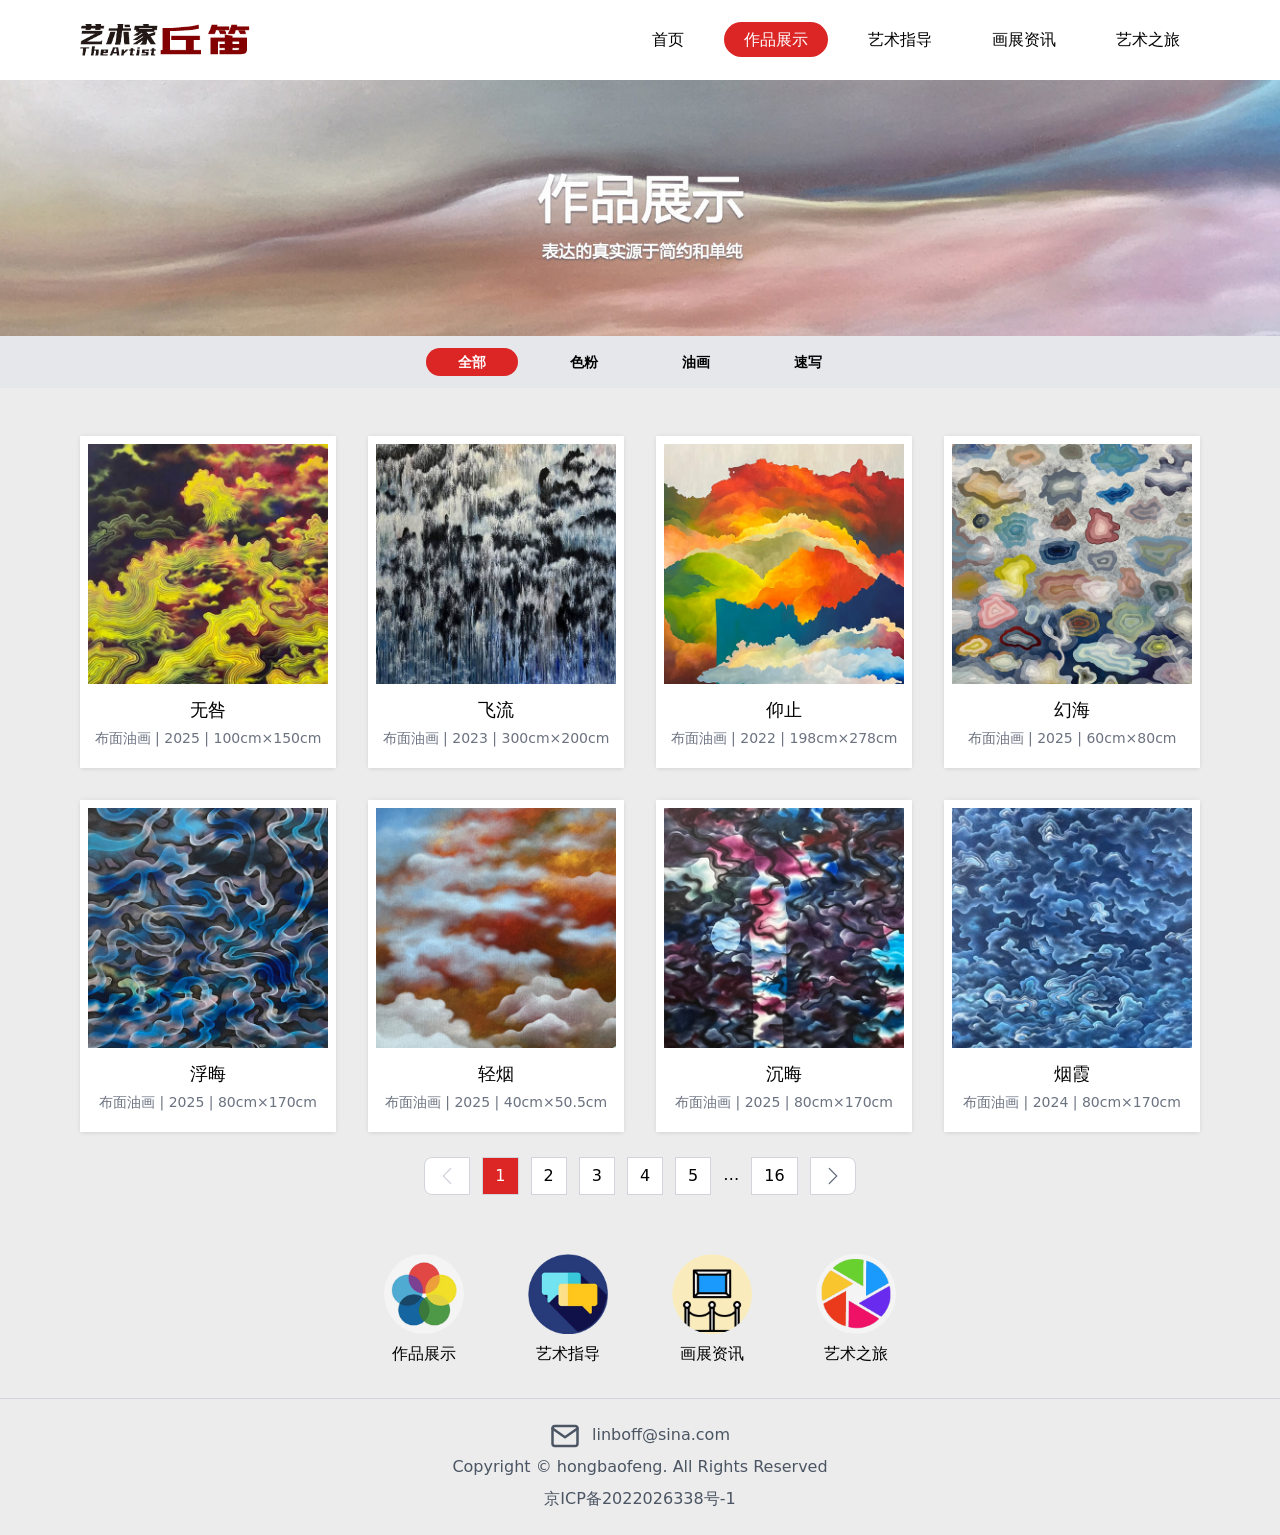
==== commit 8aed953b: "Update index.html" ====
--- a/index.html
+++ b/index.html
@@ -29,11 +29,18 @@
   <link as="script" rel="prefetch" href="./艺术家洪保峰个人官方网站 _ 绘画艺术作品展示_files/time-532c6e6ac52a0339.js.下载">
   <style>
     .tb {
-    margin-top: -77vh;
+    /* margin-top: -77vh; */
     margin-bottom: -19vh;
-    max-height: 101vh;
+    max-height: 134vh;
     overflow: hidden;
 }
+
+    /* 桌面端和超大屏幕 */
+    @media (min-width: 1024px) {
+      .tb {
+        max-height: 100vh;
+      }
+    }
   </style>
 </head>
 
@@ -91,7 +98,7 @@
         type="submit">色粉</button><button class="outline-none px-4 lg:px-8 py-1 font-semibold text-sm rounded-full  "
         type="submit">油画</button><button class="outline-none px-4 lg:px-8 py-1 font-semibold text-sm rounded-full  "
         type="submit">速写</button></div>
-    <div class="container mx-auto flex pt-6 lg:pt-12">
+    <div class="container mx-auto flex pt-6 lg:pt-12 tb">
       <div class="w-full grid grid-cols-2 lg:grid-cols-4 gap-4 lg:gap-8 text-center">
         <div data-fancybox="work" data-src="#work-content_256"
           class="flex flex-col shadow-md hover:shadow-xl p-2 lg:p-2 cursor-pointer bg-white"
@@ -466,383 +473,7 @@
 
       
     </div>
-    <div class="mt-[-40rem]">
-    <div class="container mx-auto flex  tb lg:pt-12">
-      <div class="w-full grid grid-cols-2 lg:grid-cols-4 gap-4 lg:gap-8 text-center">
-        <div data-fancybox="work" data-src="#work-content_256"
-          class="flex flex-col shadow-md hover:shadow-xl p-2 lg:p-2 cursor-pointer bg-white"
-          style="opacity: 1; transform: none;"><img src="./艺术家洪保峰个人官方网站 _ 绘画艺术作品展示_files/175550767768a2ebddd1764.jpg"
-            class="w-full aspect-square object-cover">
-          <h3 class="my-1 mt-3 text-sm lg:text-lg font-medium">无咎</h3>
-          <div class="text-xs lg:text-sm font-light text-gray-500 mb-3">布面油画<!-- --> | 2025<!-- --> | <span
-              class="inline-block">100<!-- -->cm×<!-- -->150<!-- -->cm</span></div>
-        </div>
-        <div id="work-content_256" style="display:none">
-          <div class="w-full lg:w-auto mx-auto max-w-5xl shadow-2xl border border-white mb-9">
-            <div class="bg-white p-10 shadow-inner flex flex-col lg:flex-row">
-              <div class="lg:max-h-[80vh] justify-center flex-grow-1"><img data-fancybox="work-view"
-                  src="./艺术家洪保峰个人官方网站 _ 绘画艺术作品展示_files/175550767768a2ebddc314b.jpg"
-                  class="max-w-full lg:max-h-[72vh] flex-none"></div>
-              <div class="text-center lg:text-left lg:w-[25vw] lg:pl-10 lg:pt-28 flex-grow-0">
-                <h3 class="text-xl lg:text-2xl font-semibold mt-3 mb-1 lg:my-4">无咎</h3>
-                <div class="text-xs lg:text-sm font-light text-gray-500 lg:mb-4">布面油画 | 100cm×150cm</div>
-                <p class="inline-block py-3 text-[14px] leading-relaxed text-left"></p>
-              </div>
-            </div>
-          </div>
-          <div class="absolute text-gray-500 bottom-0 text-center w-full text-sm">洪保峰 | 表达的真实源于简约和单纯</div>
-        </div>
-        <div data-fancybox="work" data-src="#work-content_251"
-          class="flex flex-col shadow-md hover:shadow-xl p-2 lg:p-2 cursor-pointer bg-white"
-          style="opacity: 1; transform: none;"><img src="./艺术家洪保峰个人官方网站 _ 绘画艺术作品展示_files/1694782961650455f18632f.jpg"
-            class="w-full aspect-square object-cover">
-          <h3 class="my-1 mt-3 text-sm lg:text-lg font-medium">飞流</h3>
-          <div class="text-xs lg:text-sm font-light text-gray-500 mb-3">布面油画<!-- --> | 2023<!-- --> | <span
-              class="inline-block">300<!-- -->cm×<!-- -->200<!-- -->cm</span></div>
-        </div>
-        <div id="work-content_251" style="display:none">
-          <div class="w-full lg:w-auto mx-auto max-w-5xl shadow-2xl border border-white mb-9">
-            <div class="bg-white p-10 shadow-inner flex flex-col lg:flex-row">
-              <div class="lg:max-h-[80vh] justify-center flex-grow-1"><img data-fancybox="work-view"
-                  src="./艺术家洪保峰个人官方网站 _ 绘画艺术作品展示_files/1694782961650455f176426.jpg"
-                  class="max-w-full lg:max-h-[72vh] flex-none"></div>
-              <div class="text-center lg:text-left lg:w-[25vw] lg:pl-10 lg:pt-28 flex-grow-0">
-                <h3 class="text-xl lg:text-2xl font-semibold mt-3 mb-1 lg:my-4">飞流</h3>
-                <div class="text-xs lg:text-sm font-light text-gray-500 lg:mb-4">布面油画 | 300cm×200cm</div>
-                <p class="inline-block py-3 text-[14px] leading-relaxed text-left"></p>
-              </div>
-            </div>
-          </div>
-          <div class="absolute text-gray-500 bottom-0 text-center w-full text-sm">洪保峰 | 表达的真实源于简约和单纯</div>
-        </div>
-        <div data-fancybox="work" data-src="#work-content_49"
-          class="flex flex-col shadow-md hover:shadow-xl p-2 lg:p-2 cursor-pointer bg-white"
-          style="opacity: 1; transform: none;"><img src="./艺术家洪保峰个人官方网站 _ 绘画艺术作品展示_files/16632987456323ecb98913a.jpg"
-            class="w-full aspect-square object-cover">
-          <h3 class="my-1 mt-3 text-sm lg:text-lg font-medium">仰止</h3>
-          <div class="text-xs lg:text-sm font-light text-gray-500 mb-3">布面油画<!-- --> | 2022<!-- --> | <span
-              class="inline-block">198<!-- -->cm×<!-- -->278<!-- -->cm</span></div>
-        </div>
-        <div id="work-content_49" style="display:none">
-          <div class="w-full lg:w-auto mx-auto max-w-5xl shadow-2xl border border-white mb-9">
-            <div class="bg-white p-10 shadow-inner flex flex-col lg:flex-row">
-              <div class="lg:max-h-[80vh] justify-center flex-grow-1"><img data-fancybox="work-view"
-                  src="./艺术家洪保峰个人官方网站 _ 绘画艺术作品展示_files/1664063077632f9665d0c4e.jpg"
-                  class="max-w-full lg:max-h-[72vh] flex-none"></div>
-              <div class="text-center lg:text-left lg:w-[25vw] lg:pl-10 lg:pt-28 flex-grow-0">
-                <h3 class="text-xl lg:text-2xl font-semibold mt-3 mb-1 lg:my-4">仰止</h3>
-                <div class="text-xs lg:text-sm font-light text-gray-500 lg:mb-4">布面油画 | 198cm×278cm</div>
-                <p class="inline-block py-3 text-[14px] leading-relaxed text-left">高山仰止，景行行止。虽不能至，然心向往之。</p>
-              </div>
-            </div>
-          </div>
-          <div class="absolute text-gray-500 bottom-0 text-center w-full text-sm">洪保峰 | 表达的真实源于简约和单纯</div>
-        </div>
-        <div data-fancybox="work" data-src="#work-content_258"
-          class="flex flex-col shadow-md hover:shadow-xl p-2 lg:p-2 cursor-pointer bg-white"
-          style="opacity: 1; transform: none;"><img src="./艺术家洪保峰个人官方网站 _ 绘画艺术作品展示_files/175550811768a2ed95dce94.jpg"
-            class="w-full aspect-square object-cover">
-          <h3 class="my-1 mt-3 text-sm lg:text-lg font-medium">幻海</h3>
-          <div class="text-xs lg:text-sm font-light text-gray-500 mb-3">布面油画<!-- --> | 2025<!-- --> | <span
-              class="inline-block">60<!-- -->cm×<!-- -->80<!-- -->cm</span></div>
-        </div>
-        <div id="work-content_258" style="display:none">
-          <div class="w-full lg:w-auto mx-auto max-w-5xl shadow-2xl border border-white mb-9">
-            <div class="bg-white p-10 shadow-inner flex flex-col lg:flex-row">
-              <div class="lg:max-h-[80vh] justify-center flex-grow-1"><img data-fancybox="work-view"
-                  src="./艺术家洪保峰个人官方网站 _ 绘画艺术作品展示_files/175550811768a2ed95cfd2e.jpg"
-                  class="max-w-full lg:max-h-[72vh] flex-none"></div>
-              <div class="text-center lg:text-left lg:w-[25vw] lg:pl-10 lg:pt-28 flex-grow-0">
-                <h3 class="text-xl lg:text-2xl font-semibold mt-3 mb-1 lg:my-4">幻海</h3>
-                <div class="text-xs lg:text-sm font-light text-gray-500 lg:mb-4">布面油画 | 60cm×80cm</div>
-                <p class="inline-block py-3 text-[14px] leading-relaxed text-left"></p>
-              </div>
-            </div>
-          </div>
-          <div class="absolute text-gray-500 bottom-0 text-center w-full text-sm">洪保峰 | 表达的真实源于简约和单纯</div>
-        </div>
-        <div data-fancybox="work" data-src="#work-content_259"
-          class="flex flex-col shadow-md hover:shadow-xl p-2 lg:p-2 cursor-pointer bg-white"
-          style="opacity: 1; transform: none;"><img src="./艺术家洪保峰个人官方网站 _ 绘画艺术作品展示_files/175550818668a2edda4fc32.jpg"
-            class="w-full aspect-square object-cover">
-          <h3 class="my-1 mt-3 text-sm lg:text-lg font-medium">浮晦</h3>
-          <div class="text-xs lg:text-sm font-light text-gray-500 mb-3">布面油画<!-- --> | 2025<!-- --> | <span
-              class="inline-block">80<!-- -->cm×<!-- -->170<!-- -->cm</span></div>
-        </div>
-        <div id="work-content_259" style="display:none">
-          <div class="w-full lg:w-auto mx-auto max-w-5xl shadow-2xl border border-white mb-9">
-            <div class="bg-white p-10 shadow-inner flex flex-col lg:flex-row">
-              <div class="lg:max-h-[80vh] justify-center flex-grow-1"><img data-fancybox="work-view"
-                  src="./艺术家洪保峰个人官方网站 _ 绘画艺术作品展示_files/175550818668a2edda3e3af.jpg"
-                  class="max-w-full lg:max-h-[72vh] flex-none"></div>
-              <div class="text-center lg:text-left lg:w-[25vw] lg:pl-10 lg:pt-28 flex-grow-0">
-                <h3 class="text-xl lg:text-2xl font-semibold mt-3 mb-1 lg:my-4">浮晦</h3>
-                <div class="text-xs lg:text-sm font-light text-gray-500 lg:mb-4">布面油画 | 80cm×170cm</div>
-                <p class="inline-block py-3 text-[14px] leading-relaxed text-left"></p>
-              </div>
-            </div>
-          </div>
-          <div class="absolute text-gray-500 bottom-0 text-center w-full text-sm">洪保峰 | 表达的真实源于简约和单纯</div>
-        </div>
-        <div data-fancybox="work" data-src="#work-content_261"
-          class="flex flex-col shadow-md hover:shadow-xl p-2 lg:p-2 cursor-pointer bg-white"
-          style="opacity: 1; transform: none;"><img src="./艺术家洪保峰个人官方网站 _ 绘画艺术作品展示_files/175550832468a2ee6429826.jpg"
-            class="w-full aspect-square object-cover">
-          <h3 class="my-1 mt-3 text-sm lg:text-lg font-medium">轻烟</h3>
-          <div class="text-xs lg:text-sm font-light text-gray-500 mb-3">布面油画<!-- --> | 2025<!-- --> | <span
-              class="inline-block">40<!-- -->cm×<!-- -->50.5<!-- -->cm</span></div>
-        </div>
-        <div id="work-content_261" style="display:none">
-          <div class="w-full lg:w-auto mx-auto max-w-5xl shadow-2xl border border-white mb-9">
-            <div class="bg-white p-10 shadow-inner flex flex-col lg:flex-row">
-              <div class="lg:max-h-[80vh] justify-center flex-grow-1"><img data-fancybox="work-view"
-                  src="./艺术家洪保峰个人官方网站 _ 绘画艺术作品展示_files/175550832468a2ee64195c9.jpg"
-                  class="max-w-full lg:max-h-[72vh] flex-none"></div>
-              <div class="text-center lg:text-left lg:w-[25vw] lg:pl-10 lg:pt-28 flex-grow-0">
-                <h3 class="text-xl lg:text-2xl font-semibold mt-3 mb-1 lg:my-4">轻烟</h3>
-                <div class="text-xs lg:text-sm font-light text-gray-500 lg:mb-4">布面油画 | 40cm×50.5cm</div>
-                <p class="inline-block py-3 text-[14px] leading-relaxed text-left"></p>
-              </div>
-            </div>
-          </div>
-          <div class="absolute text-gray-500 bottom-0 text-center w-full text-sm">洪保峰 | 表达的真实源于简约和单纯</div>
-        </div>
-        <div data-fancybox="work" data-src="#work-content_262"
-          class="flex flex-col shadow-md hover:shadow-xl p-2 lg:p-2 cursor-pointer bg-white"
-          style="opacity: 1; transform: none;"><img src="./艺术家洪保峰个人官方网站 _ 绘画艺术作品展示_files/175550839268a2eea8b9335.jpg"
-            class="w-full aspect-square object-cover">
-          <h3 class="my-1 mt-3 text-sm lg:text-lg font-medium">沉晦</h3>
-          <div class="text-xs lg:text-sm font-light text-gray-500 mb-3">布面油画<!-- --> | 2025<!-- --> | <span
-              class="inline-block">80<!-- -->cm×<!-- -->170<!-- -->cm</span></div>
-        </div>
-        <div id="work-content_262" style="display:none">
-          <div class="w-full lg:w-auto mx-auto max-w-5xl shadow-2xl border border-white mb-9">
-            <div class="bg-white p-10 shadow-inner flex flex-col lg:flex-row">
-              <div class="lg:max-h-[80vh] justify-center flex-grow-1"><img data-fancybox="work-view"
-                  src="./艺术家洪保峰个人官方网站 _ 绘画艺术作品展示_files/175550839268a2eea8a4ca9.jpg"
-                  class="max-w-full lg:max-h-[72vh] flex-none"></div>
-              <div class="text-center lg:text-left lg:w-[25vw] lg:pl-10 lg:pt-28 flex-grow-0">
-                <h3 class="text-xl lg:text-2xl font-semibold mt-3 mb-1 lg:my-4">沉晦</h3>
-                <div class="text-xs lg:text-sm font-light text-gray-500 lg:mb-4">布面油画 | 80cm×170cm</div>
-                <p class="inline-block py-3 text-[14px] leading-relaxed text-left"></p>
-              </div>
-            </div>
-          </div>
-          <div class="absolute text-gray-500 bottom-0 text-center w-full text-sm">洪保峰 | 表达的真实源于简约和单纯</div>
-        </div>
-        <div data-fancybox="work" data-src="#work-content_263"
-          class="flex flex-col shadow-md hover:shadow-xl p-2 lg:p-2 cursor-pointer bg-white"
-          style="opacity: 1; transform: none;"><img src="./艺术家洪保峰个人官方网站 _ 绘画艺术作品展示_files/175550854868a2ef445c00e.jpg"
-            class="w-full aspect-square object-cover">
-          <h3 class="my-1 mt-3 text-sm lg:text-lg font-medium">烟霞</h3>
-          <div class="text-xs lg:text-sm font-light text-gray-500 mb-3">布面油画<!-- --> | 2024<!-- --> | <span
-              class="inline-block">80<!-- -->cm×<!-- -->170<!-- -->cm</span></div>
-        </div>
-        <div id="work-content_263" style="display:none">
-          <div class="w-full lg:w-auto mx-auto max-w-5xl shadow-2xl border border-white mb-9">
-            <div class="bg-white p-10 shadow-inner flex flex-col lg:flex-row">
-              <div class="lg:max-h-[80vh] justify-center flex-grow-1"><img data-fancybox="work-view"
-                  src="./艺术家洪保峰个人官方网站 _ 绘画艺术作品展示_files/175550854868a2ef443ed7b.jpg"
-                  class="max-w-full lg:max-h-[72vh] flex-none"></div>
-              <div class="text-center lg:text-left lg:w-[25vw] lg:pl-10 lg:pt-28 flex-grow-0">
-                <h3 class="text-xl lg:text-2xl font-semibold mt-3 mb-1 lg:my-4">烟霞</h3>
-                <div class="text-xs lg:text-sm font-light text-gray-500 lg:mb-4">布面油画 | 80cm×170cm</div>
-                <p class="inline-block py-3 text-[14px] leading-relaxed text-left"></p>
-              </div>
-            </div>
-          </div>
-          <div class="absolute text-gray-500 bottom-0 text-center w-full text-sm">洪保峰 | 表达的真实源于简约和单纯</div>
-        </div>
-        <div data-fancybox="work" data-src="#work-content_252"
-          class="flex flex-col shadow-md hover:shadow-xl p-2 lg:p-2 cursor-pointer bg-white"
-          style="opacity:0;transform:translateY(70px) translateZ(0)"><img
-            src="./艺术家洪保峰个人官方网站 _ 绘画艺术作品展示_files/175550571768a2e43530ace.jpg" class="w-full aspect-square object-cover">
-          <h3 class="my-1 mt-3 text-sm lg:text-lg font-medium">流风</h3>
-          <div class="text-xs lg:text-sm font-light text-gray-500 mb-3">纸本色粉<!-- --> | 2024<!-- --> | <span
-              class="inline-block">45<!-- -->cm×<!-- -->60<!-- -->cm</span></div>
-        </div>
-        <div id="work-content_252" style="display:none">
-          <div class="w-full lg:w-auto mx-auto max-w-5xl shadow-2xl border border-white mb-9">
-            <div class="bg-white p-10 shadow-inner flex flex-col lg:flex-row">
-              <div class="lg:max-h-[80vh] justify-center flex-grow-1"><img data-fancybox="work-view"
-                  src="./艺术家洪保峰个人官方网站 _ 绘画艺术作品展示_files/175550665268a2e7dc0a264.jpg"
-                  class="max-w-full lg:max-h-[72vh] flex-none"></div>
-              <div class="text-center lg:text-left lg:w-[25vw] lg:pl-10 lg:pt-28 flex-grow-0">
-                <h3 class="text-xl lg:text-2xl font-semibold mt-3 mb-1 lg:my-4">流风</h3>
-                <div class="text-xs lg:text-sm font-light text-gray-500 lg:mb-4">纸本色粉 | 45cm×60cm</div>
-                <p class="inline-block py-3 text-[14px] leading-relaxed text-left"></p>
-              </div>
-            </div>
-          </div>
-          <div class="absolute text-gray-500 bottom-0 text-center w-full text-sm">洪保峰 | 表达的真实源于简约和单纯</div>
-        </div>
-        <div data-fancybox="work" data-src="#work-content_253"
-          class="flex flex-col shadow-md hover:shadow-xl p-2 lg:p-2 cursor-pointer bg-white"
-          style="opacity:0;transform:translateY(70px) translateZ(0)"><img
-            src="./艺术家洪保峰个人官方网站 _ 绘画艺术作品展示_files/175550685368a2e8a5eff8c.jpg" class="w-full aspect-square object-cover">
-          <h3 class="my-1 mt-3 text-sm lg:text-lg font-medium">云奢</h3>
-          <div class="text-xs lg:text-sm font-light text-gray-500 mb-3">布面色粉<!-- --> | 2024<!-- --> | <span
-              class="inline-block">120<!-- -->cm×<!-- -->150<!-- -->cm</span></div>
-        </div>
-        <div id="work-content_253" style="display:none">
-          <div class="w-full lg:w-auto mx-auto max-w-5xl shadow-2xl border border-white mb-9">
-            <div class="bg-white p-10 shadow-inner flex flex-col lg:flex-row">
-              <div class="lg:max-h-[80vh] justify-center flex-grow-1"><img data-fancybox="work-view"
-                  src="./艺术家洪保峰个人官方网站 _ 绘画艺术作品展示_files/175550685368a2e8a5de833.jpg"
-                  class="max-w-full lg:max-h-[72vh] flex-none"></div>
-              <div class="text-center lg:text-left lg:w-[25vw] lg:pl-10 lg:pt-28 flex-grow-0">
-                <h3 class="text-xl lg:text-2xl font-semibold mt-3 mb-1 lg:my-4">云奢</h3>
-                <div class="text-xs lg:text-sm font-light text-gray-500 lg:mb-4">布面色粉 | 120cm×150cm</div>
-                <p class="inline-block py-3 text-[14px] leading-relaxed text-left"></p>
-              </div>
-            </div>
-          </div>
-          <div class="absolute text-gray-500 bottom-0 text-center w-full text-sm">洪保峰 | 表达的真实源于简约和单纯</div>
-        </div>
-        <div data-fancybox="work" data-src="#work-content_254"
-          class="flex flex-col shadow-md hover:shadow-xl p-2 lg:p-2 cursor-pointer bg-white"
-          style="opacity:0;transform:translateY(70px) translateZ(0)"><img
-            src="./艺术家洪保峰个人官方网站 _ 绘画艺术作品展示_files/175550718768a2e9f3ad560.jpg" class="w-full aspect-square object-cover">
-          <h3 class="my-1 mt-3 text-sm lg:text-lg font-medium">一日之迹</h3>
-          <div class="text-xs lg:text-sm font-light text-gray-500 mb-3">布面色粉<!-- --> | 2024<!-- --> | <span
-              class="inline-block">120<!-- -->cm×<!-- -->150<!-- -->cm</span></div>
-        </div>
-        <div id="work-content_254" style="display:none">
-          <div class="w-full lg:w-auto mx-auto max-w-5xl shadow-2xl border border-white mb-9">
-            <div class="bg-white p-10 shadow-inner flex flex-col lg:flex-row">
-              <div class="lg:max-h-[80vh] justify-center flex-grow-1"><img data-fancybox="work-view"
-                  src="./艺术家洪保峰个人官方网站 _ 绘画艺术作品展示_files/175550718768a2e9f39bd44.jpg"
-                  class="max-w-full lg:max-h-[72vh] flex-none"></div>
-              <div class="text-center lg:text-left lg:w-[25vw] lg:pl-10 lg:pt-28 flex-grow-0">
-                <h3 class="text-xl lg:text-2xl font-semibold mt-3 mb-1 lg:my-4">一日之迹</h3>
-                <div class="text-xs lg:text-sm font-light text-gray-500 lg:mb-4">布面色粉 | 120cm×150cm</div>
-                <p class="inline-block py-3 text-[14px] leading-relaxed text-left"></p>
-              </div>
-            </div>
-          </div>
-          <div class="absolute text-gray-500 bottom-0 text-center w-full text-sm">洪保峰 | 表达的真实源于简约和单纯</div>
-        </div>
-        <div data-fancybox="work" data-src="#work-content_255"
-          class="flex flex-col shadow-md hover:shadow-xl p-2 lg:p-2 cursor-pointer bg-white"
-          style="opacity:0;transform:translateY(70px) translateZ(0)"><img
-            src="./艺术家洪保峰个人官方网站 _ 绘画艺术作品展示_files/175550705268a2e96c7a2af.jpg" class="w-full aspect-square object-cover">
-          <h3 class="my-1 mt-3 text-sm lg:text-lg font-medium">山色</h3>
-          <div class="text-xs lg:text-sm font-light text-gray-500 mb-3">纸本色粉<!-- --> | 2024<!-- --> | <span
-              class="inline-block">45<!-- -->cm×<!-- -->60<!-- -->cm</span></div>
-        </div>
-        <div id="work-content_255" style="display:none">
-          <div class="w-full lg:w-auto mx-auto max-w-5xl shadow-2xl border border-white mb-9">
-            <div class="bg-white p-10 shadow-inner flex flex-col lg:flex-row">
-              <div class="lg:max-h-[80vh] justify-center flex-grow-1"><img data-fancybox="work-view"
-                  src="./艺术家洪保峰个人官方网站 _ 绘画艺术作品展示_files/175550705268a2e96c6729e.jpg"
-                  class="max-w-full lg:max-h-[72vh] flex-none"></div>
-              <div class="text-center lg:text-left lg:w-[25vw] lg:pl-10 lg:pt-28 flex-grow-0">
-                <h3 class="text-xl lg:text-2xl font-semibold mt-3 mb-1 lg:my-4">山色</h3>
-                <div class="text-xs lg:text-sm font-light text-gray-500 lg:mb-4">纸本色粉 | 45cm×60cm</div>
-                <p class="inline-block py-3 text-[14px] leading-relaxed text-left"></p>
-              </div>
-            </div>
-          </div>
-          <div class="absolute text-gray-500 bottom-0 text-center w-full text-sm">洪保峰 | 表达的真实源于简约和单纯</div>
-        </div>
-        <div data-fancybox="work" data-src="#work-content_257"
-          class="flex flex-col shadow-md hover:shadow-xl p-2 lg:p-2 cursor-pointer bg-white"
-          style="opacity:0;transform:translateY(70px) translateZ(0)"><img
-            src="./艺术家洪保峰个人官方网站 _ 绘画艺术作品展示_files/175550798168a2ed0d4369c.jpg" class="w-full aspect-square object-cover">
-          <h3 class="my-1 mt-3 text-sm lg:text-lg font-medium">高致</h3>
-          <div class="text-xs lg:text-sm font-light text-gray-500 mb-3">布面油画<!-- --> | 2024<!-- --> | <span
-              class="inline-block">50<!-- -->cm×<!-- -->70<!-- -->cm</span></div>
-        </div>
-        <div id="work-content_257" style="display:none">
-          <div class="w-full lg:w-auto mx-auto max-w-5xl shadow-2xl border border-white mb-9">
-            <div class="bg-white p-10 shadow-inner flex flex-col lg:flex-row">
-              <div class="lg:max-h-[80vh] justify-center flex-grow-1"><img data-fancybox="work-view"
-                  src="./艺术家洪保峰个人官方网站 _ 绘画艺术作品展示_files/175550798168a2ed0d32a52.jpg"
-                  class="max-w-full lg:max-h-[72vh] flex-none"></div>
-              <div class="text-center lg:text-left lg:w-[25vw] lg:pl-10 lg:pt-28 flex-grow-0">
-                <h3 class="text-xl lg:text-2xl font-semibold mt-3 mb-1 lg:my-4">高致</h3>
-                <div class="text-xs lg:text-sm font-light text-gray-500 lg:mb-4">布面油画 | 50cm×70cm</div>
-                <p class="inline-block py-3 text-[14px] leading-relaxed text-left"></p>
-              </div>
-            </div>
-          </div>
-          <div class="absolute text-gray-500 bottom-0 text-center w-full text-sm">洪保峰 | 表达的真实源于简约和单纯</div>
-        </div>
-        <div data-fancybox="work" data-src="#work-content_260"
-          class="flex flex-col shadow-md hover:shadow-xl p-2 lg:p-2 cursor-pointer bg-white"
-          style="opacity:0;transform:translateY(70px) translateZ(0)"><img
-            src="./艺术家洪保峰个人官方网站 _ 绘画艺术作品展示_files/175550824368a2ee13b019d.jpg" class="w-full aspect-square object-cover">
-          <h3 class="my-1 mt-3 text-sm lg:text-lg font-medium">鹤鸣</h3>
-          <div class="text-xs lg:text-sm font-light text-gray-500 mb-3">布面油画<!-- --> | 2024<!-- --> | <span
-              class="inline-block">60<!-- -->cm×<!-- -->70<!-- -->cm</span></div>
-        </div>
-        <div id="work-content_260" style="display:none">
-          <div class="w-full lg:w-auto mx-auto max-w-5xl shadow-2xl border border-white mb-9">
-            <div class="bg-white p-10 shadow-inner flex flex-col lg:flex-row">
-              <div class="lg:max-h-[80vh] justify-center flex-grow-1"><img data-fancybox="work-view"
-                  src="./艺术家洪保峰个人官方网站 _ 绘画艺术作品展示_files/175550824368a2ee13a11c1.jpg"
-                  class="max-w-full lg:max-h-[72vh] flex-none"></div>
-              <div class="text-center lg:text-left lg:w-[25vw] lg:pl-10 lg:pt-28 flex-grow-0">
-                <h3 class="text-xl lg:text-2xl font-semibold mt-3 mb-1 lg:my-4">鹤鸣</h3>
-                <div class="text-xs lg:text-sm font-light text-gray-500 lg:mb-4">布面油画 | 60cm×70cm</div>
-                <p class="inline-block py-3 text-[14px] leading-relaxed text-left"></p>
-              </div>
-            </div>
-          </div>
-          <div class="absolute text-gray-500 bottom-0 text-center w-full text-sm">洪保峰 | 表达的真实源于简约和单纯</div>
-        </div>
-        <div data-fancybox="work" data-src="#work-content_7"
-          class="flex flex-col shadow-md hover:shadow-xl p-2 lg:p-2 cursor-pointer bg-white"
-          style="opacity:0;transform:translateY(70px) translateZ(0)"><img
-            src="./艺术家洪保峰个人官方网站 _ 绘画艺术作品展示_files/1664095986633016f23ed93.jpg" class="w-full aspect-square object-cover">
-          <h3 class="my-1 mt-3 text-sm lg:text-lg font-medium">速写01</h3>
-          <div class="text-xs lg:text-sm font-light text-gray-500 mb-3">纸本铅笔<!-- --> | <span
-              class="inline-block">34.5<!-- -->cm×<!-- -->24<!-- -->cm</span></div>
-        </div>
-        <div id="work-content_7" style="display:none">
-          <div class="w-full lg:w-auto mx-auto max-w-5xl shadow-2xl border border-white mb-9">
-            <div class="bg-white p-10 shadow-inner flex flex-col lg:flex-row">
-              <div class="lg:max-h-[80vh] justify-center flex-grow-1"><img data-fancybox="work-view"
-                  src="./艺术家洪保峰个人官方网站 _ 绘画艺术作品展示_files/1664095986633016f22f17f.jpg"
-                  class="max-w-full lg:max-h-[72vh] flex-none"></div>
-              <div class="text-center lg:text-left lg:w-[25vw] lg:pl-10 lg:pt-28 flex-grow-0">
-                <h3 class="text-xl lg:text-2xl font-semibold mt-3 mb-1 lg:my-4">速写01</h3>
-                <div class="text-xs lg:text-sm font-light text-gray-500 lg:mb-4">纸本铅笔 | 34.5cm×24cm</div>
-                <p class="inline-block py-3 text-[14px] leading-relaxed text-left">以黄色钢笔点出了一丛迎春花，为了凸显其形式，叫来了两 树一草作陪。</p>
-              </div>
-            </div>
-          </div>
-          <div class="absolute text-gray-500 bottom-0 text-center w-full text-sm">洪保峰 | 表达的真实源于简约和单纯</div>
-        </div>
-        <div data-fancybox="work" data-src="#work-content_8"
-          class="flex flex-col shadow-md hover:shadow-xl p-2 lg:p-2 cursor-pointer bg-white"
-          style="opacity:0;transform:translateY(70px) translateZ(0)"><img
-            src="./艺术家洪保峰个人官方网站 _ 绘画艺术作品展示_files/1664111176633052484857d.jpg" class="w-full aspect-square object-cover">
-          <h3 class="my-1 mt-3 text-sm lg:text-lg font-medium">求索</h3>
-          <div class="text-xs lg:text-sm font-light text-gray-500 mb-3">纸本色粉<!-- --> | <span
-              class="inline-block">60<!-- -->cm×<!-- -->45<!-- -->cm</span></div>
-        </div>
-        <div id="work-content_8" style="display:none">
-          <div class="w-full lg:w-auto mx-auto max-w-5xl shadow-2xl border border-white mb-9">
-            <div class="bg-white p-10 shadow-inner flex flex-col lg:flex-row">
-              <div class="lg:max-h-[80vh] justify-center flex-grow-1"><img data-fancybox="work-view"
-                  src="./艺术家洪保峰个人官方网站 _ 绘画艺术作品展示_files/1664068135632faa274a991.jpg"
-                  class="max-w-full lg:max-h-[72vh] flex-none"></div>
-              <div class="text-center lg:text-left lg:w-[25vw] lg:pl-10 lg:pt-28 flex-grow-0">
-                <h3 class="text-xl lg:text-2xl font-semibold mt-3 mb-1 lg:my-4">求索</h3>
-                <div class="text-xs lg:text-sm font-light text-gray-500 lg:mb-4">纸本色粉 | 60cm×45cm</div>
-                <p class="inline-block py-3 text-[14px] leading-relaxed text-left">幽冥，如霜，遗世而独立，上下而求索。</p>
-              </div>
-            </div>
-          </div>
-          <div class="absolute text-gray-500 bottom-0 text-center w-full text-sm">洪保峰 | 表达的真实源于简约和单纯</div>
-        </div>
-      </div>
-
-
-      
-    </div>
-</div>
+
     <div class="text-center mt-10">
       <div class="inline-flex space-x-2 lg:space-x-3">
         <div
